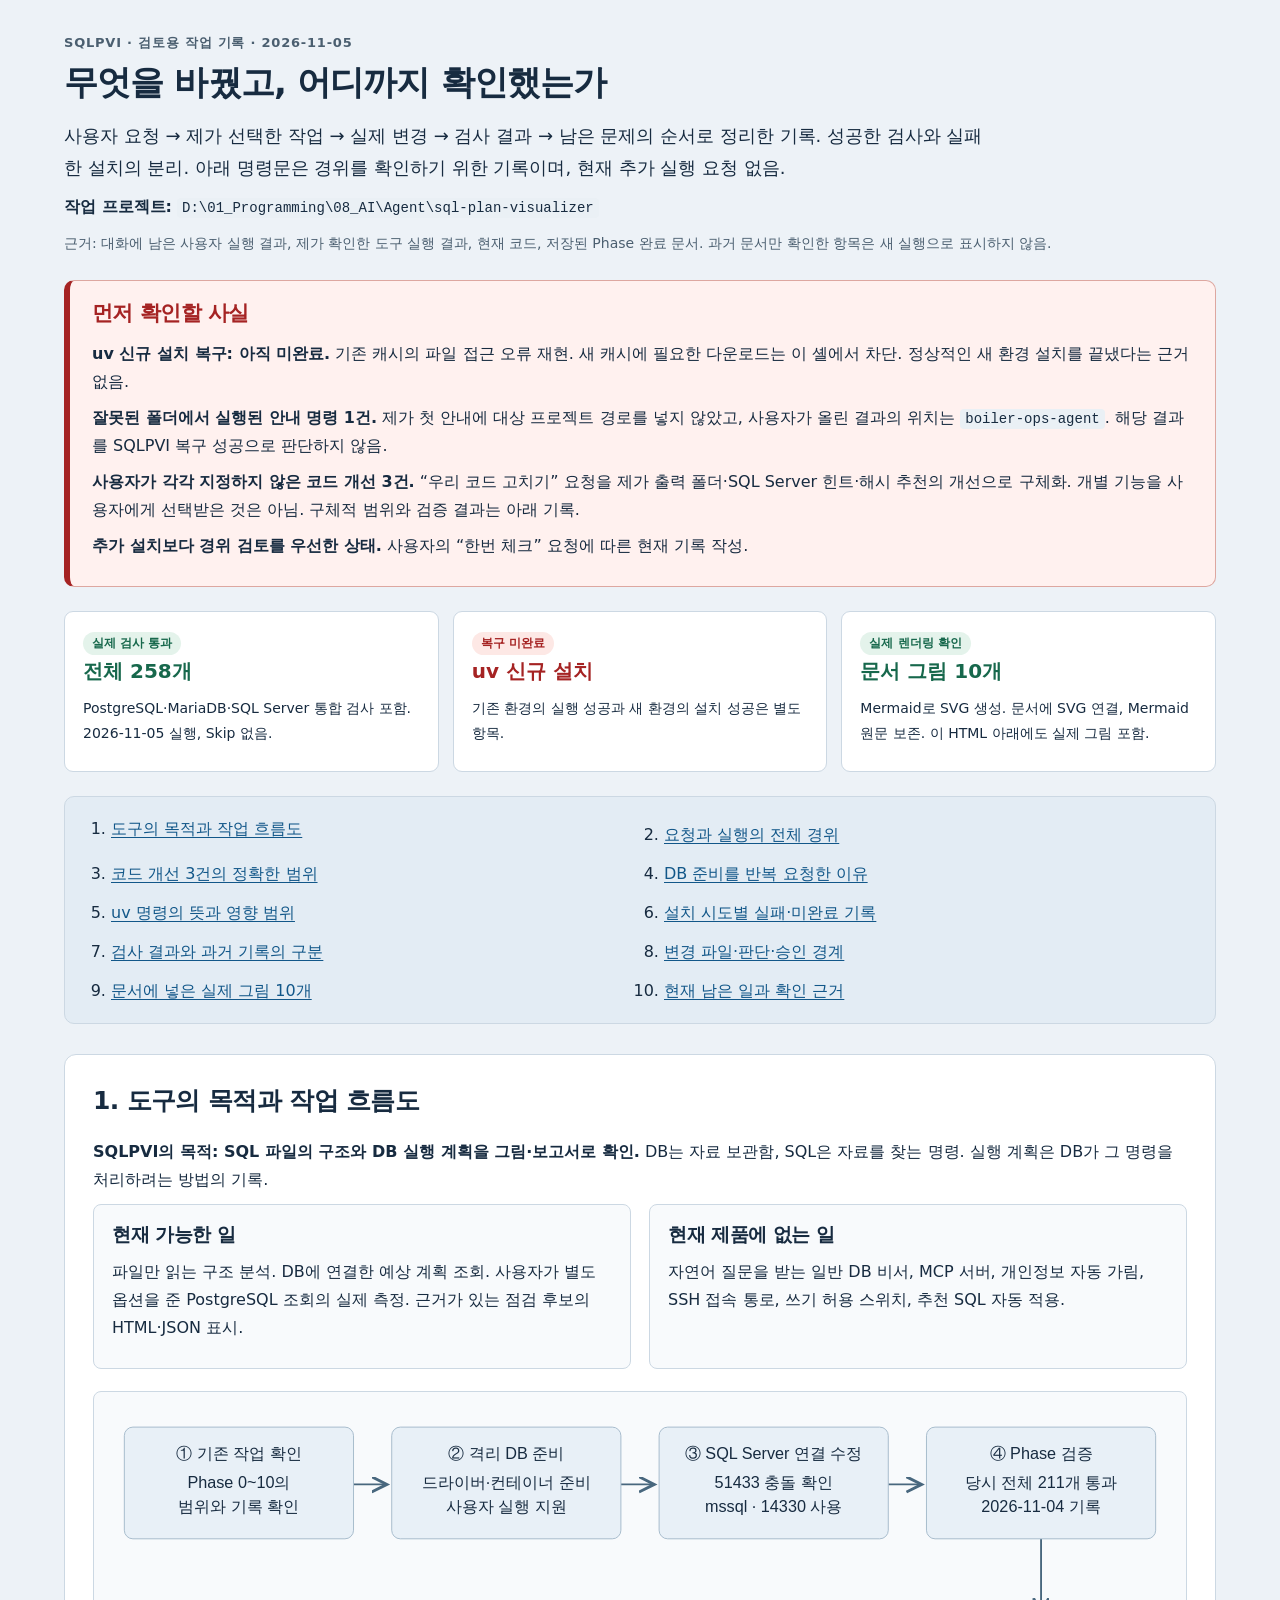
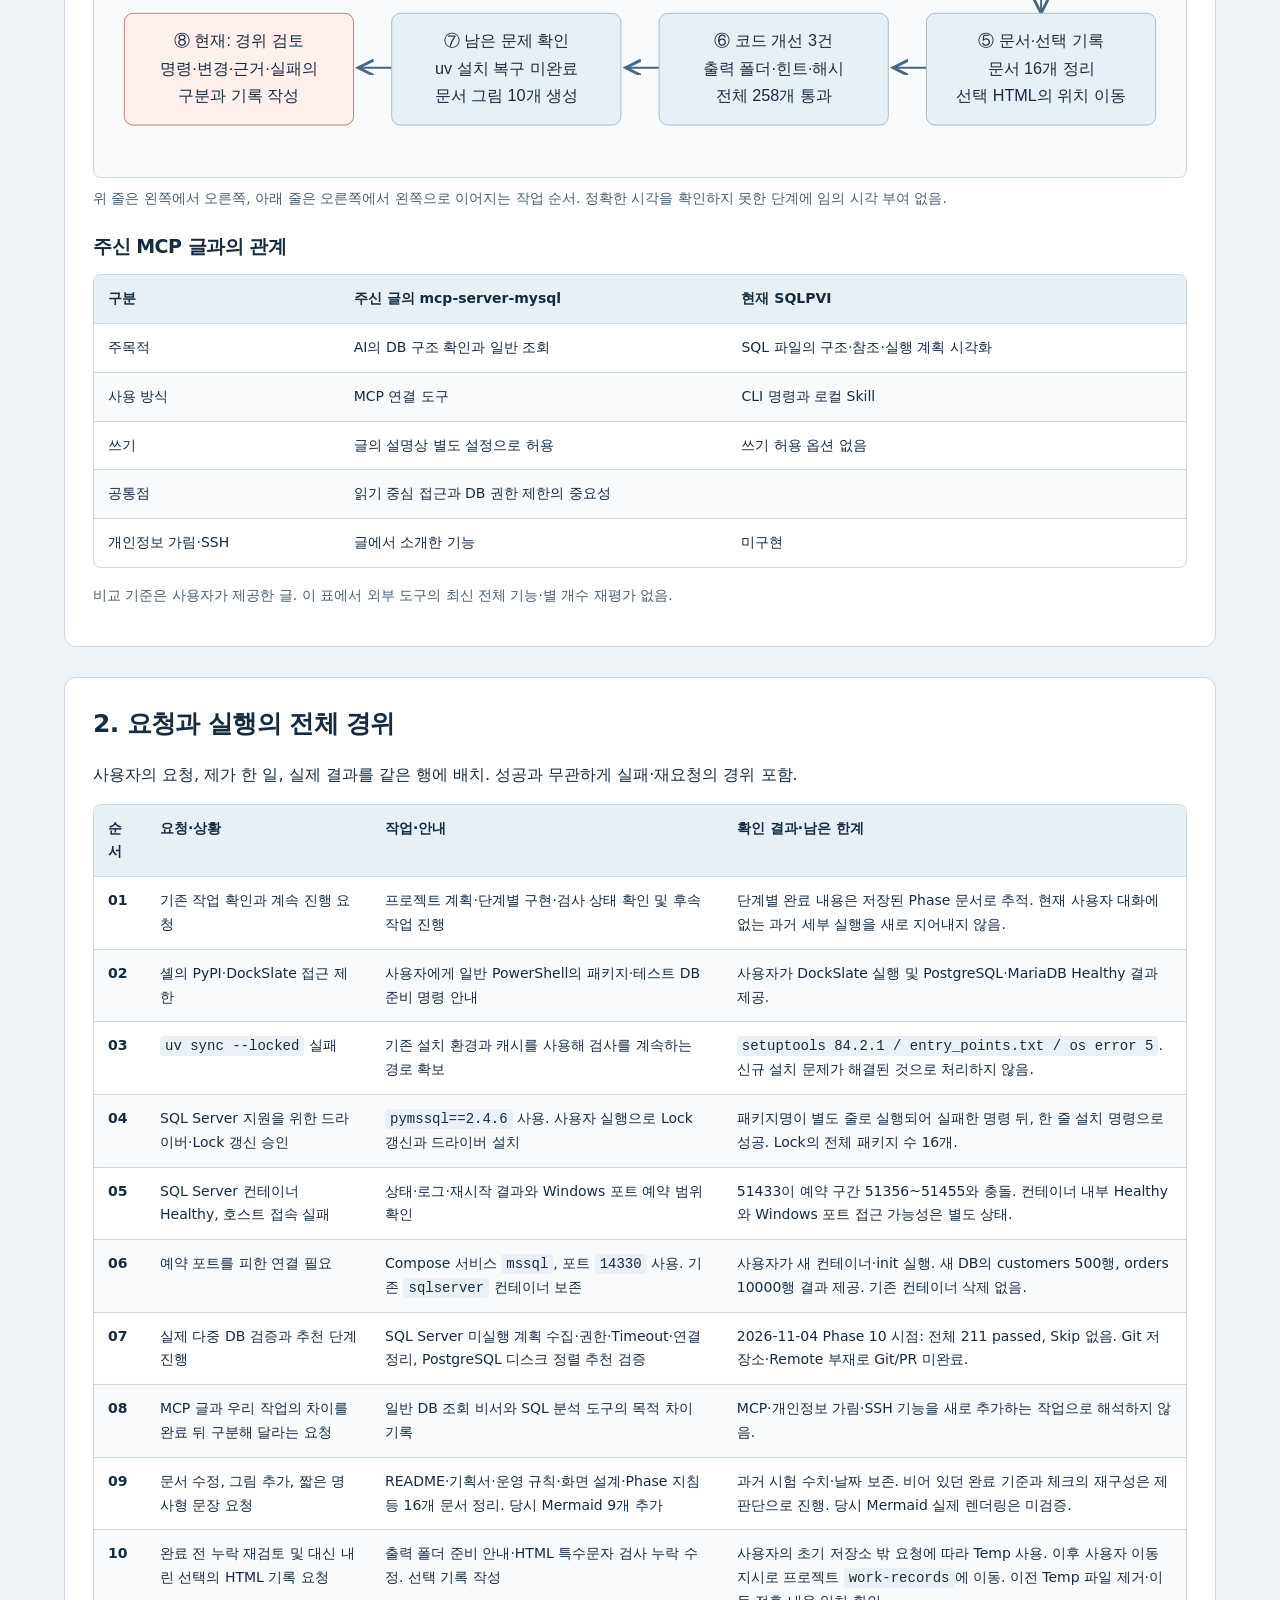
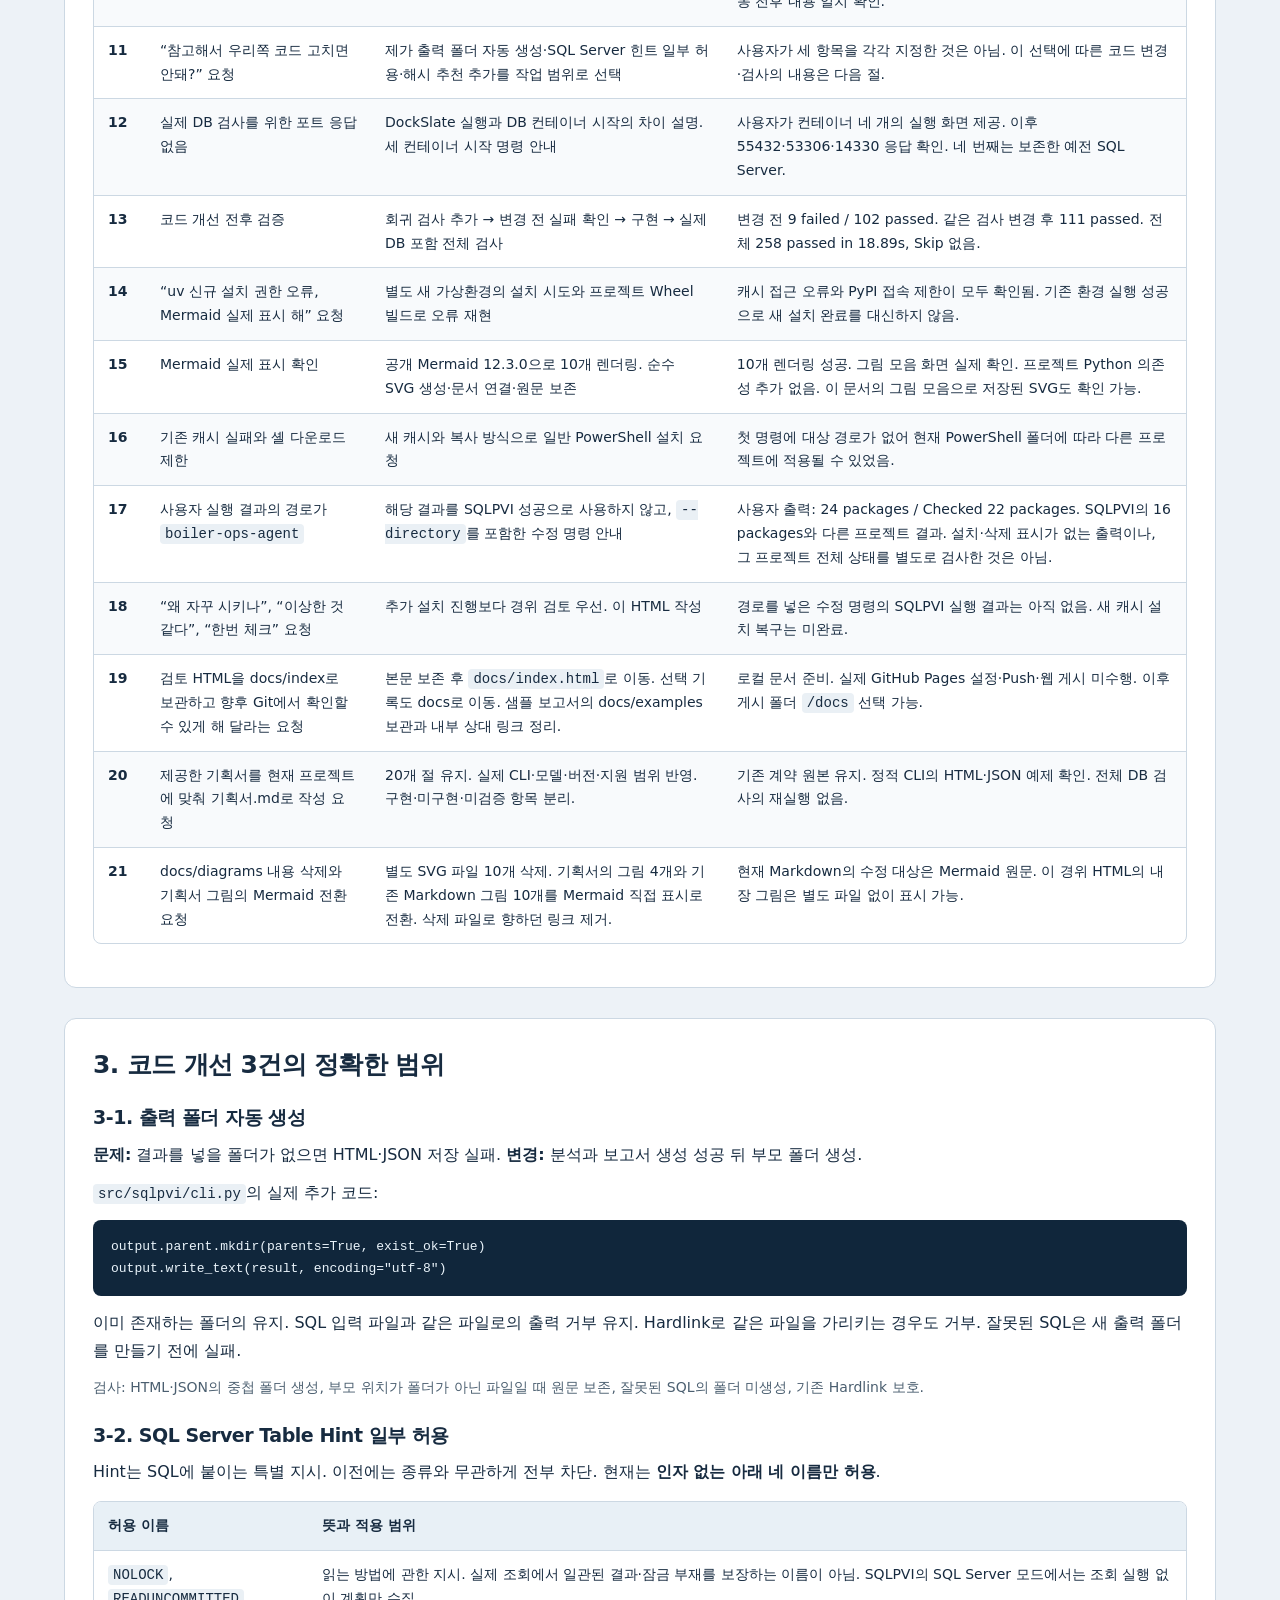
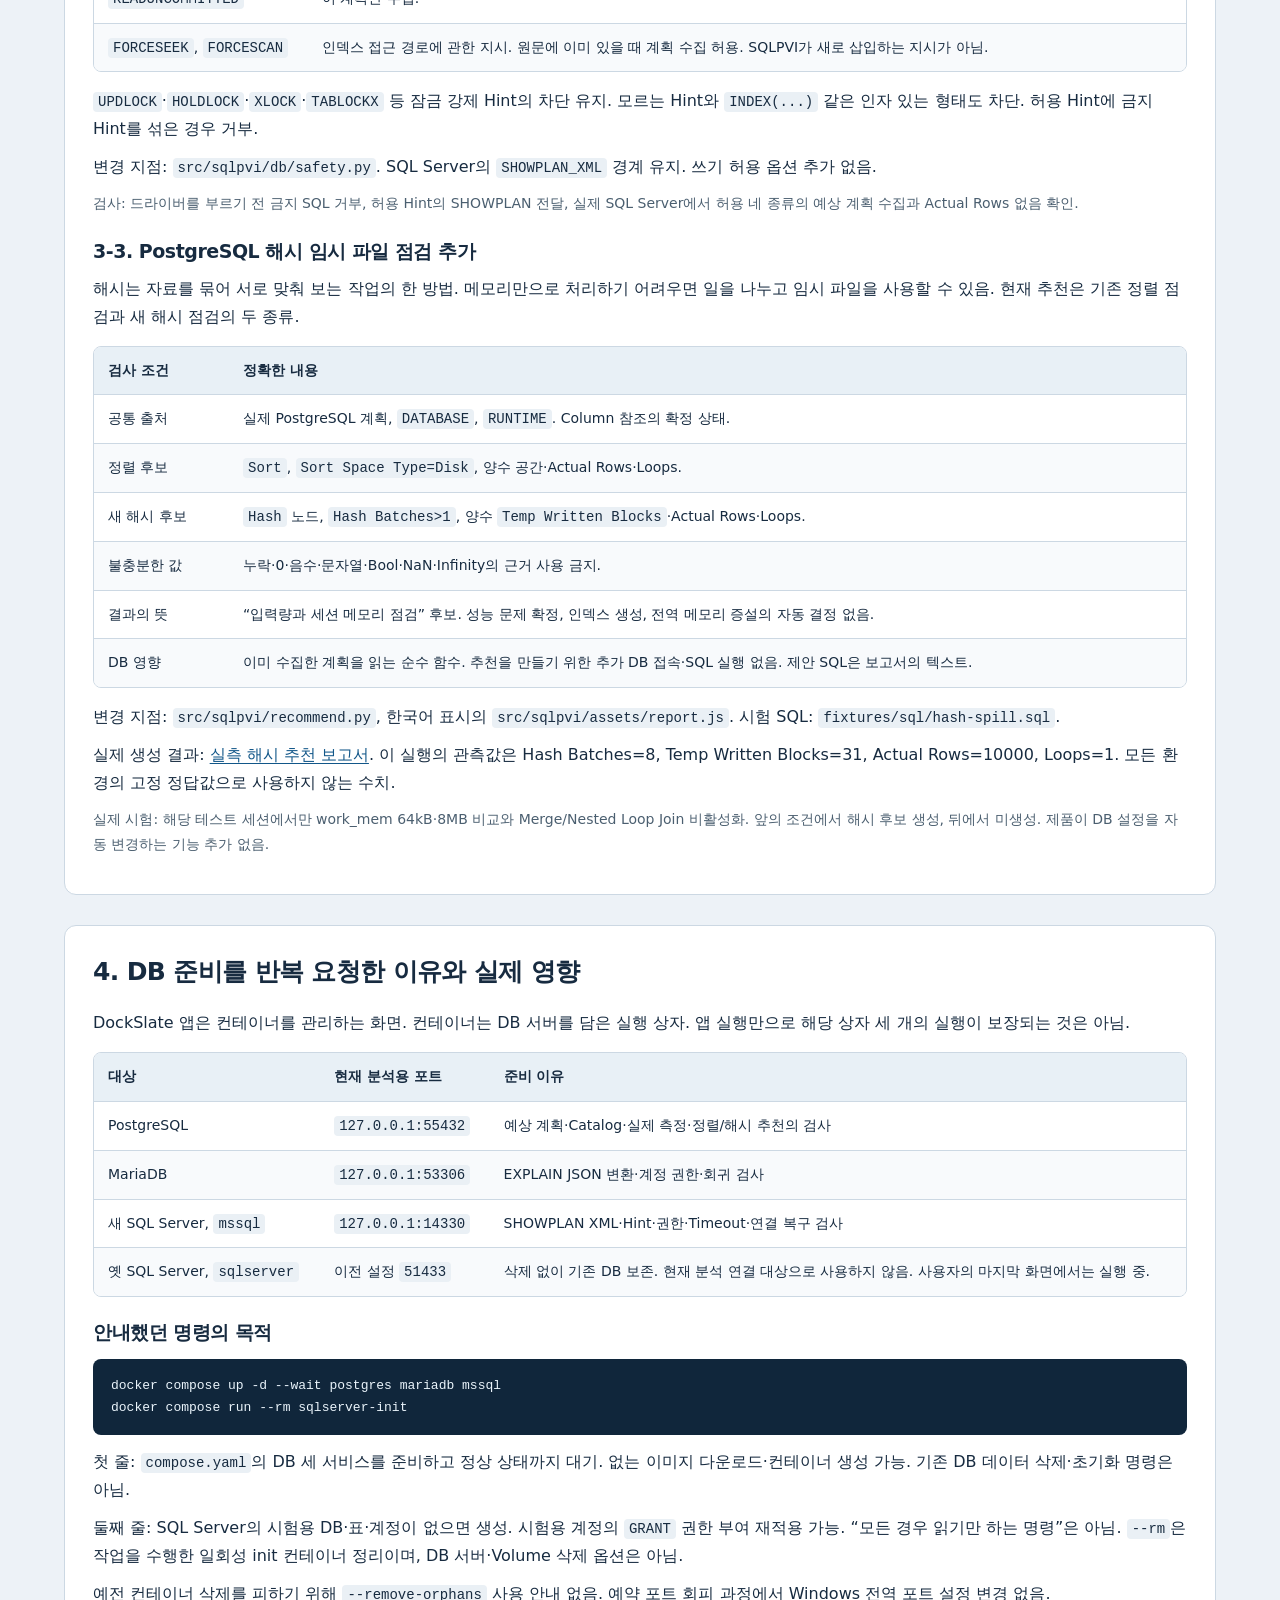
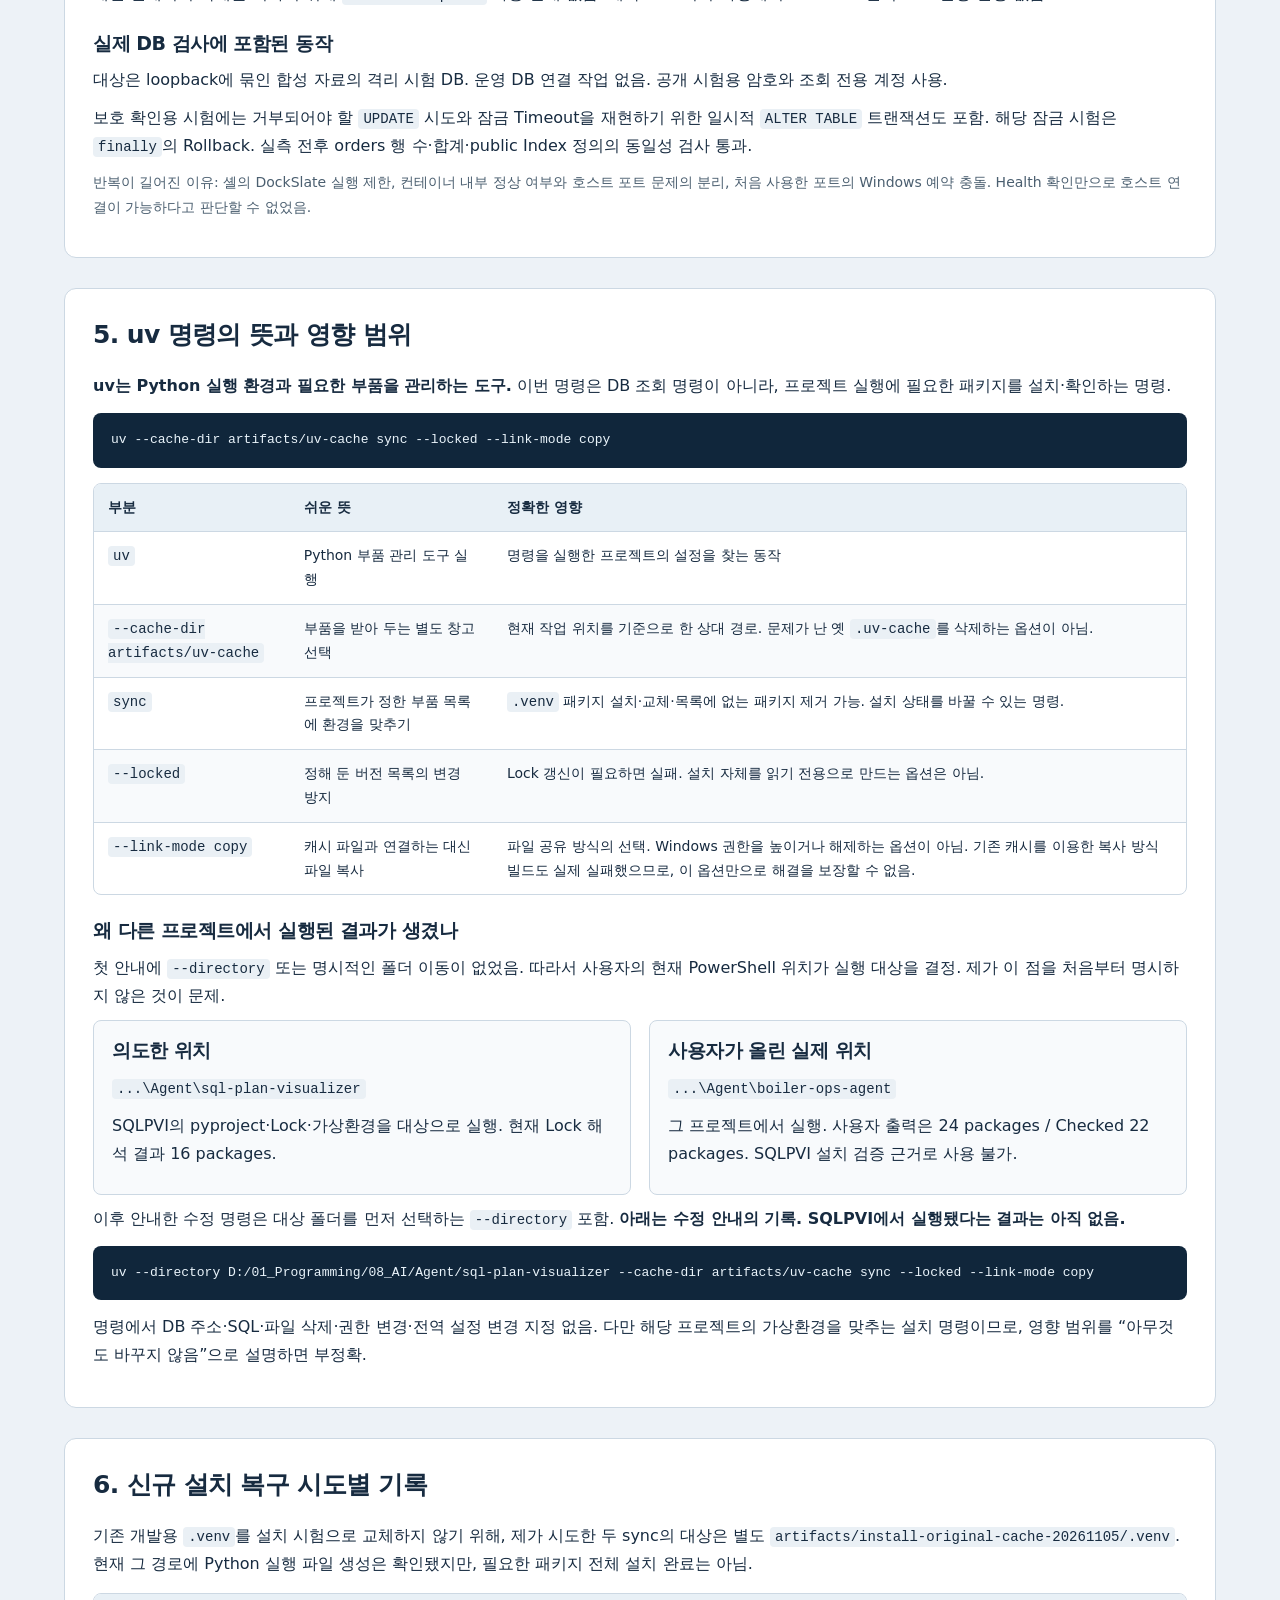
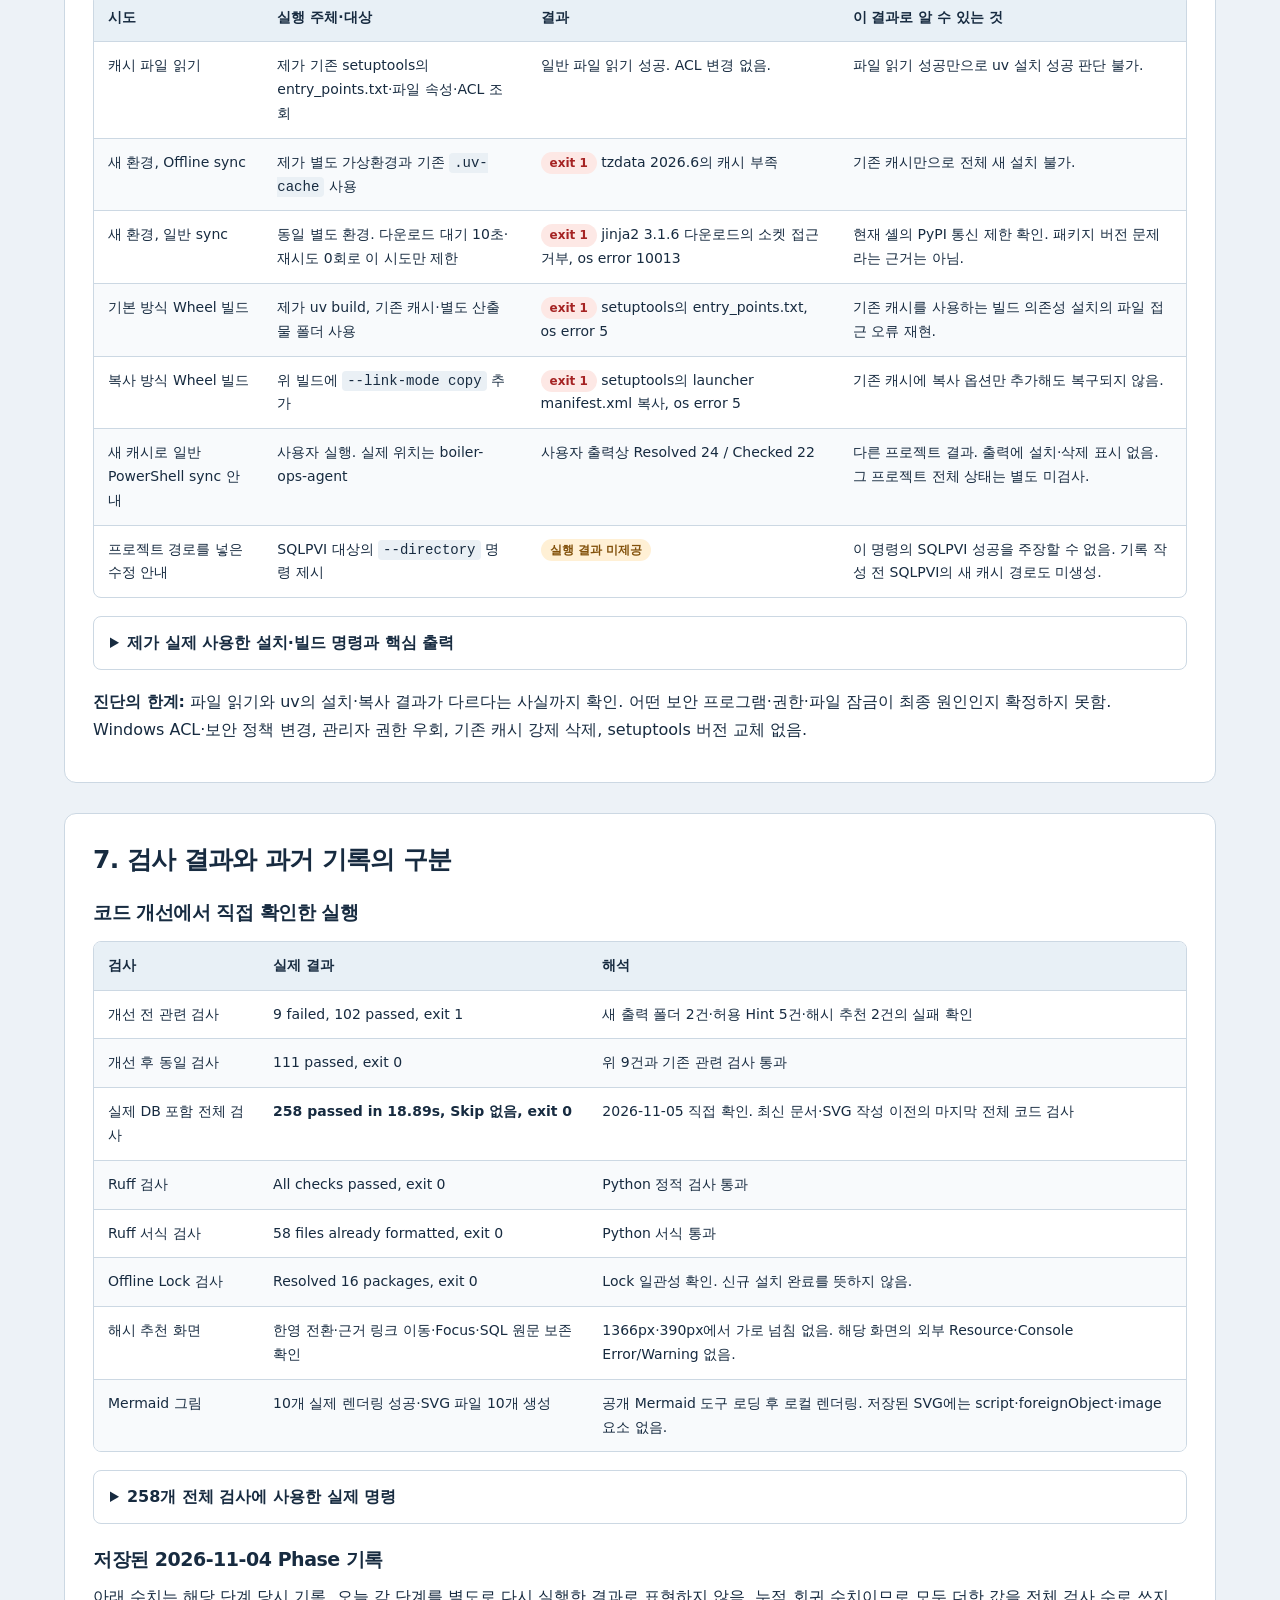
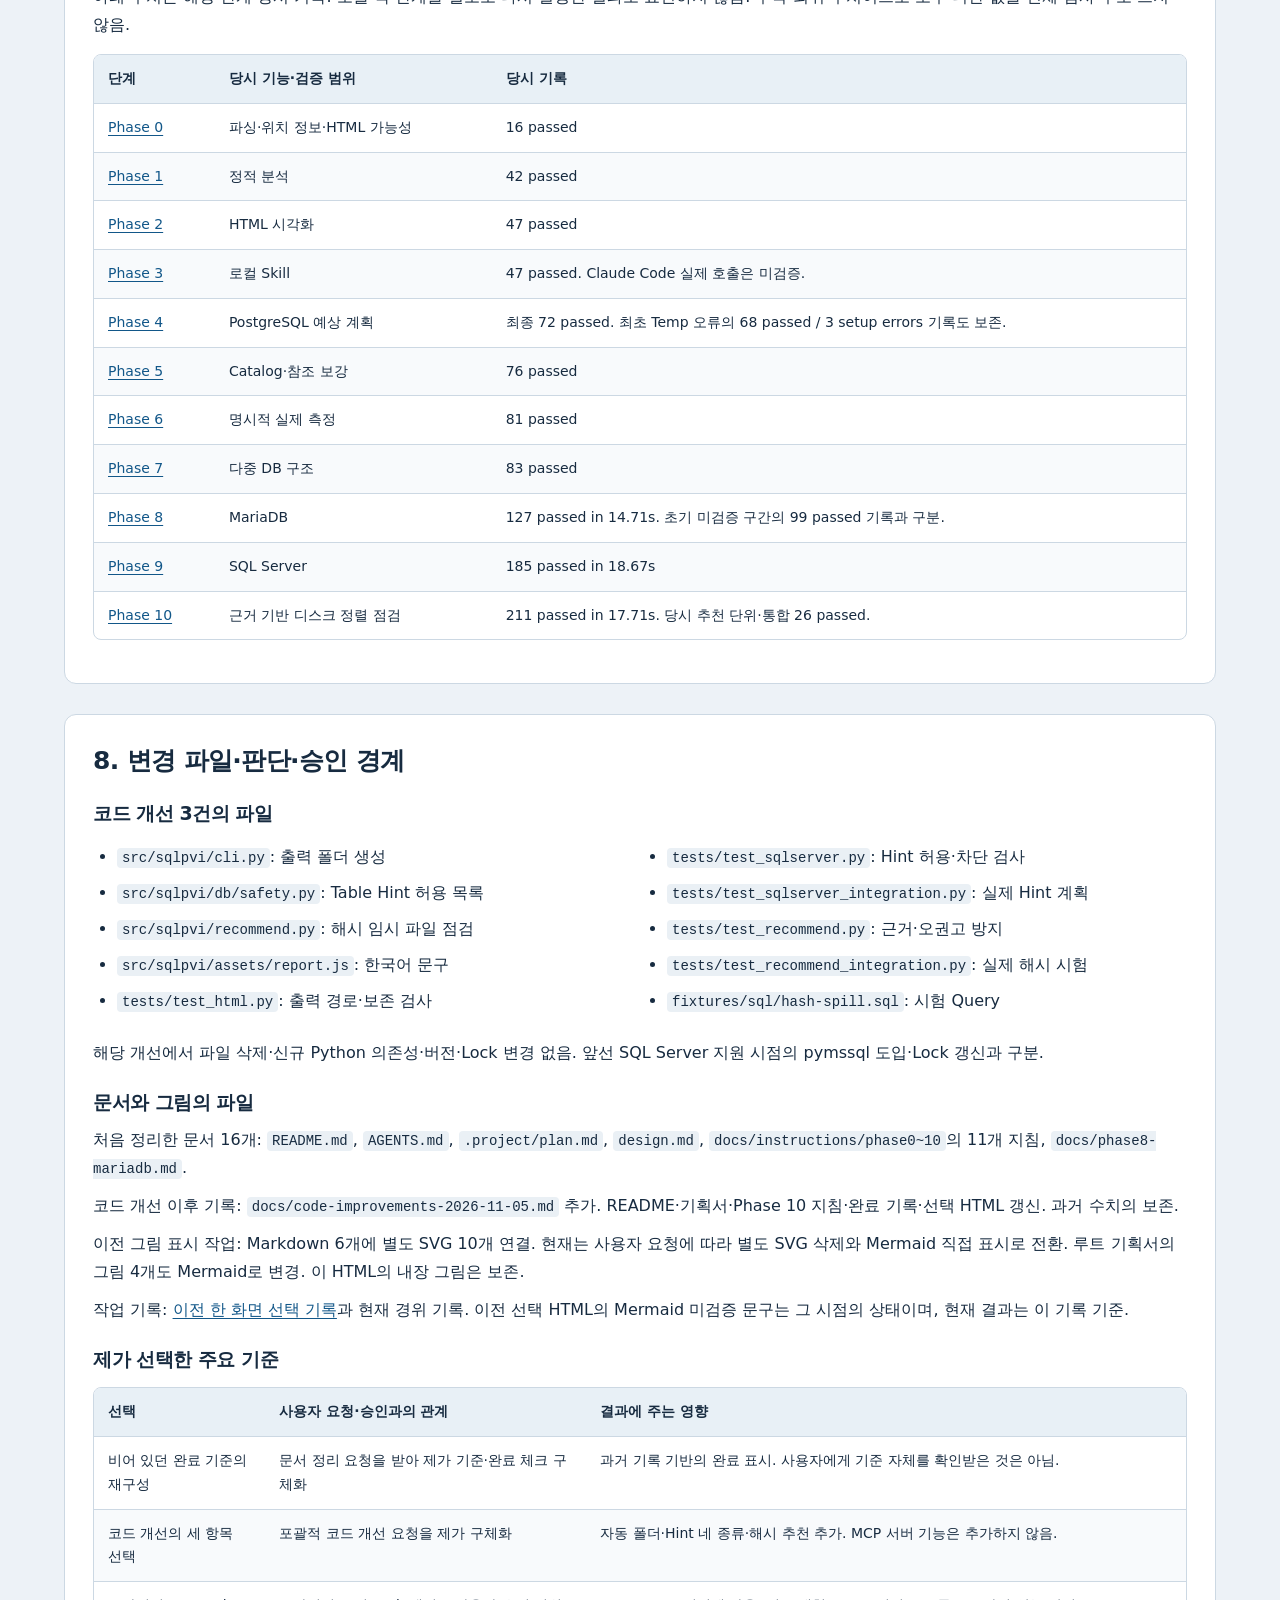
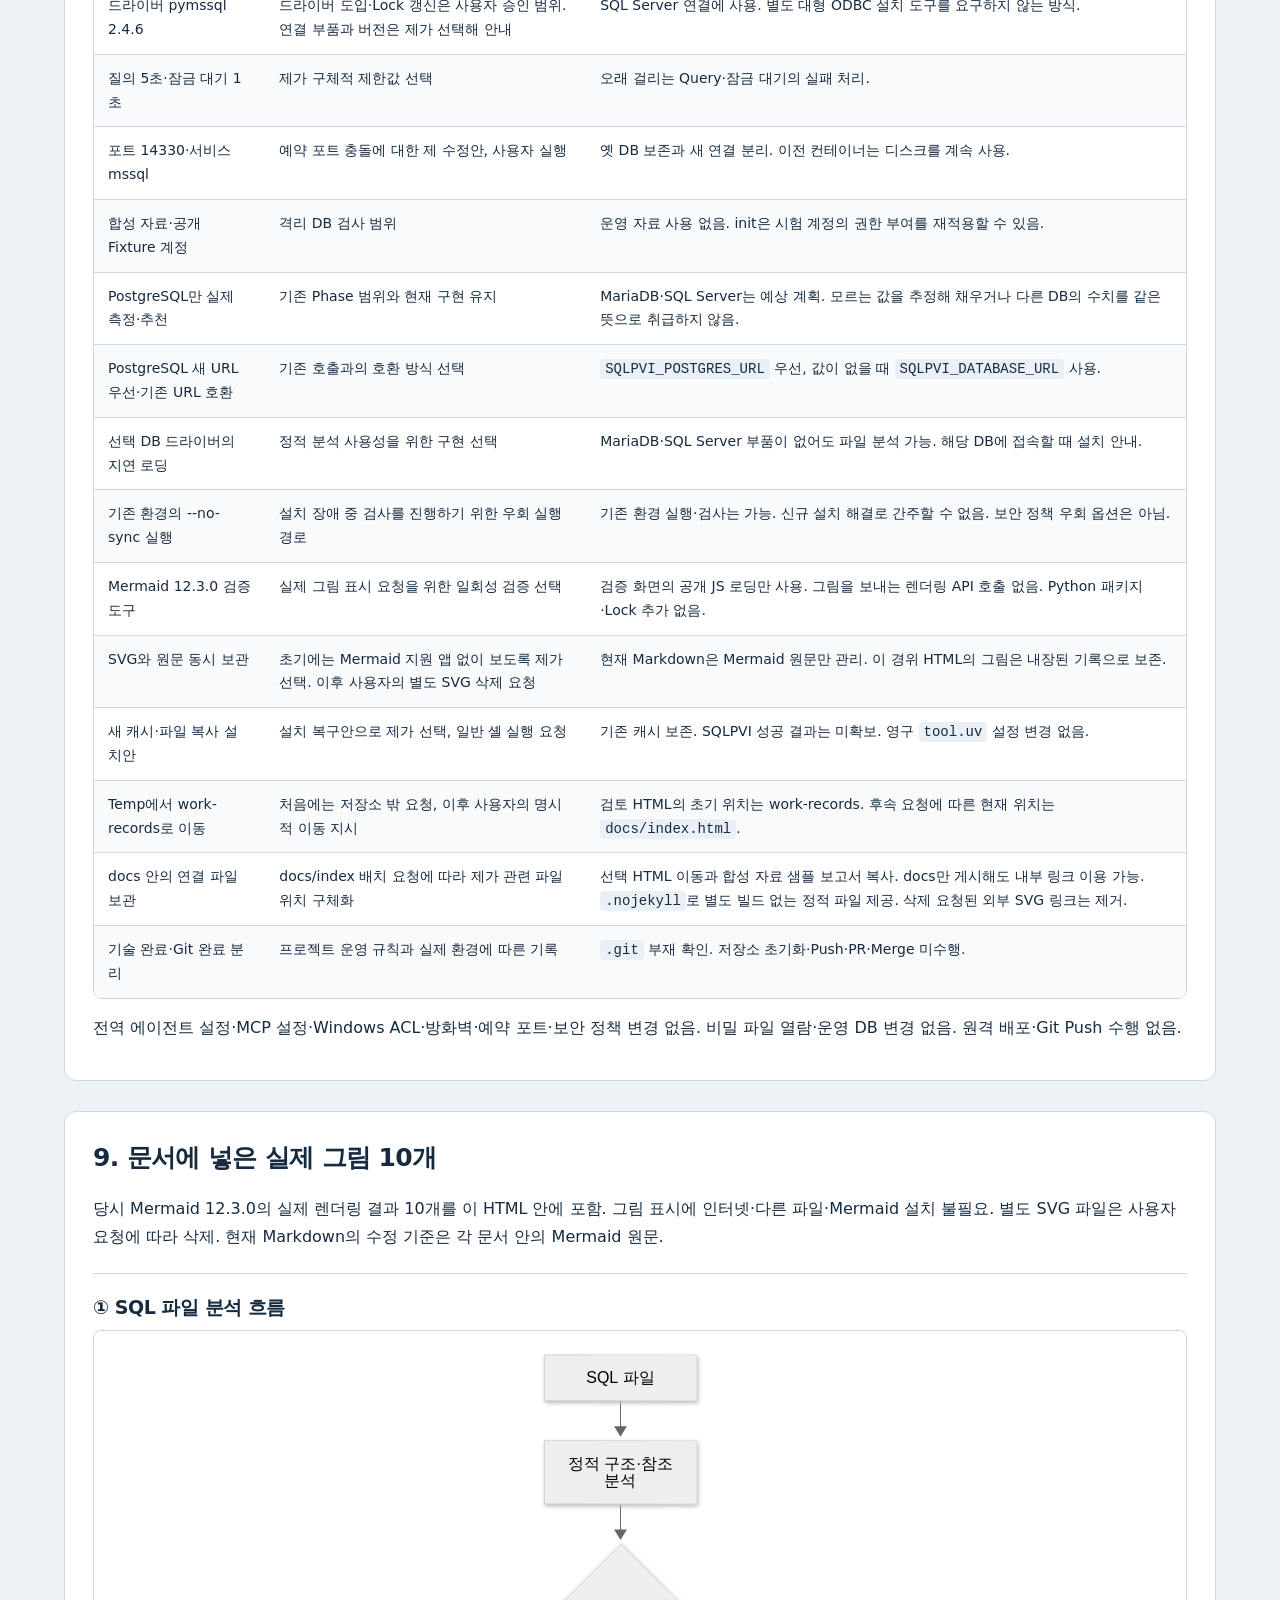
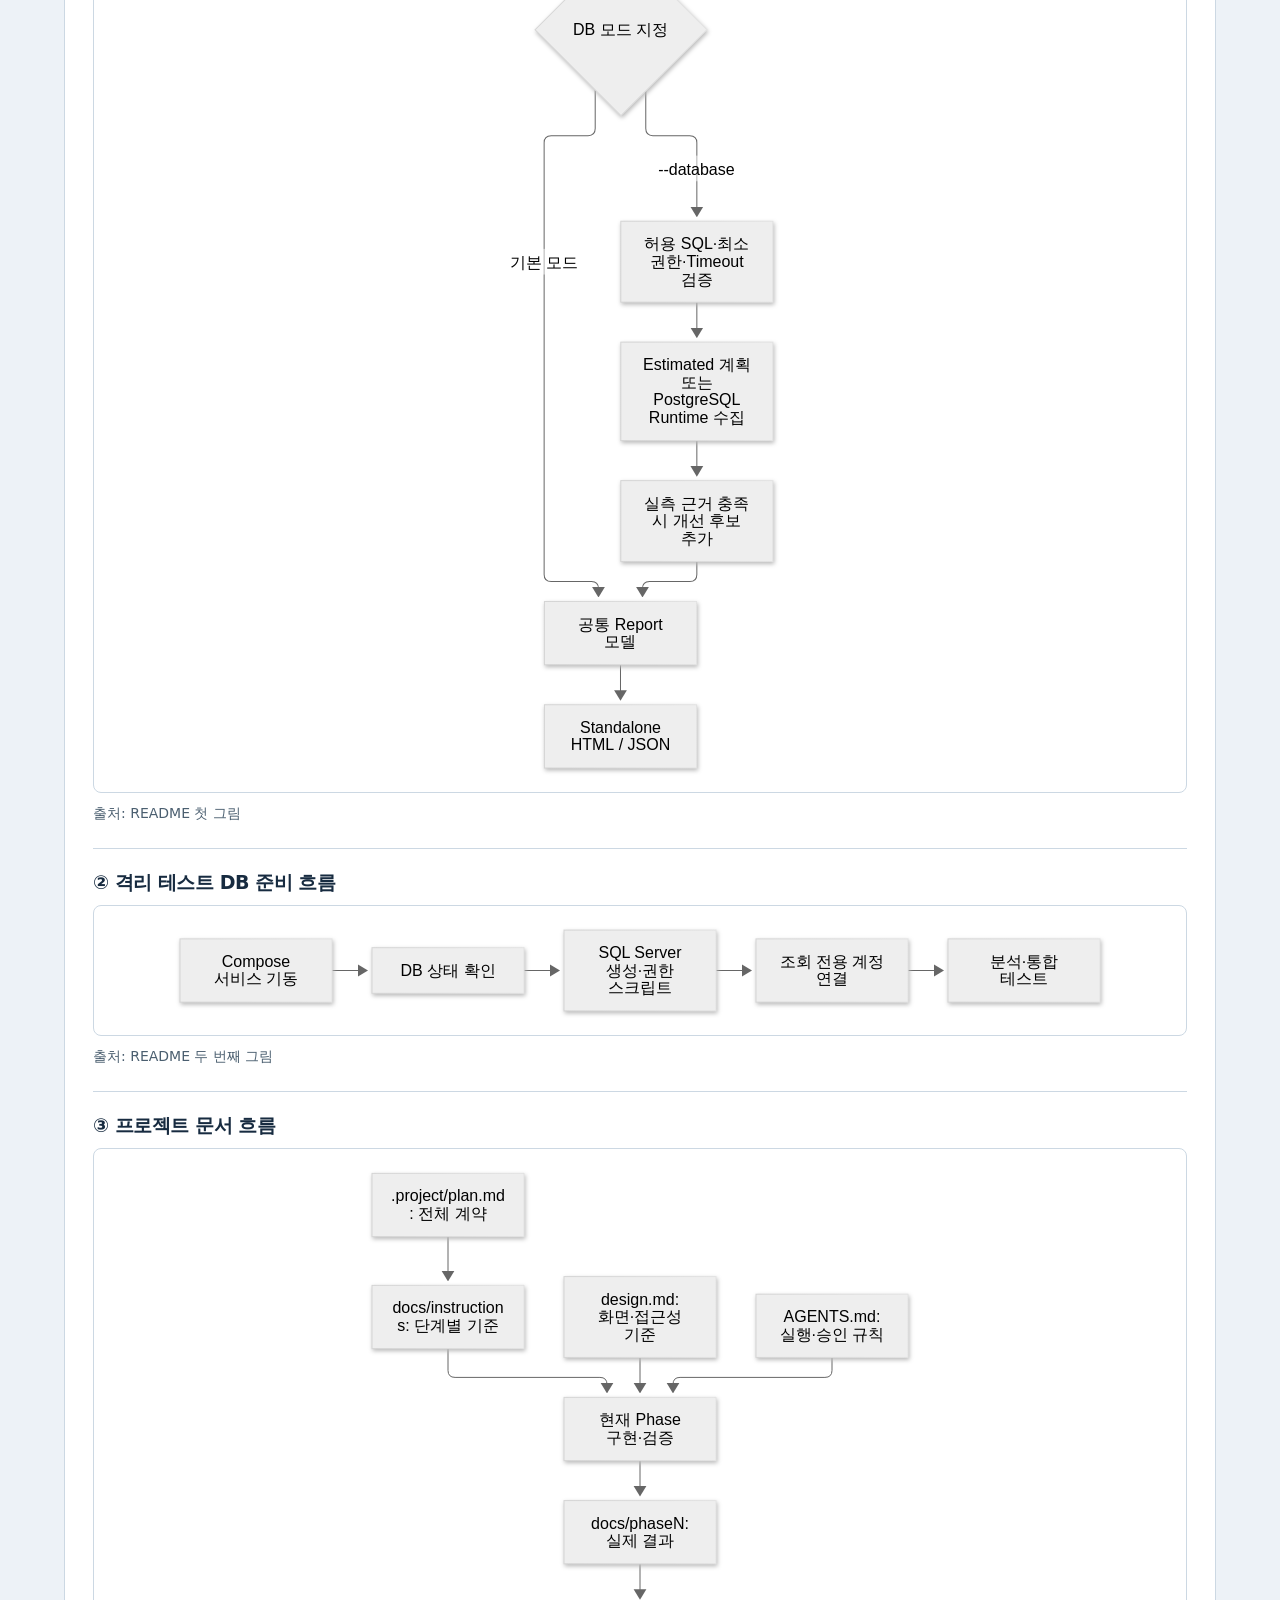
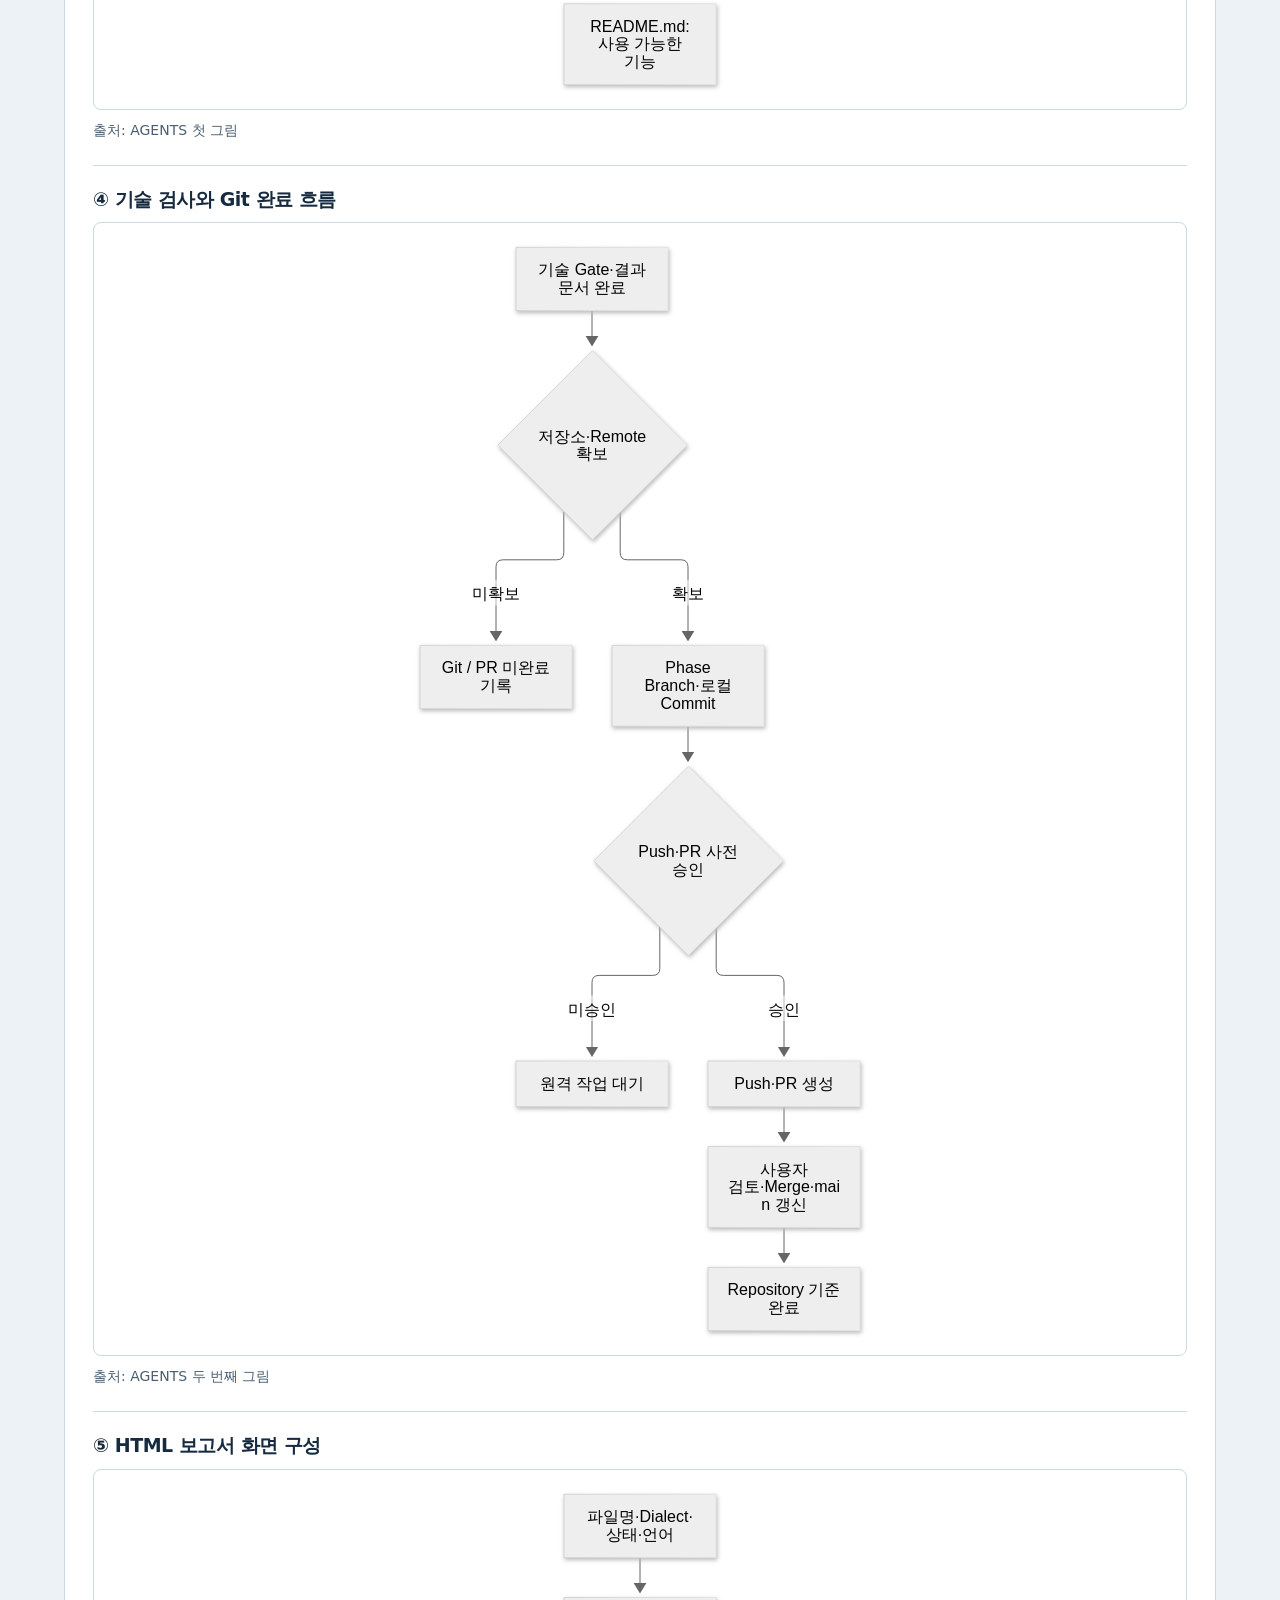
==== docs/index.html @ fc2448c5 "CLI·Skill 기반 분석 도구. 일반 DB 질의 비서·MCP 서버·설치형 Plugin 패키지의 구현 제외 작업 완료" ====
<!doctype html>
<html lang="ko">
<head>
<meta charset="utf-8">
<meta name="viewport" content="width=device-width, initial-scale=1">
<meta http-equiv="Content-Security-Policy" content="default-src 'none'; img-src 'self' file: data:; style-src 'unsafe-inline'; base-uri 'none'; form-action 'none'">
<link rel="icon" href="data:,">
<title>SQLPVI 작업 경위와 현재 상태 · 2026-11-05</title>
<style>
:root{color-scheme:light;--ink:#172b40;--muted:#4b5f70;--line:#ccd8e3;--blue:#125789;--red:#a52323;--red-bg:#fff1ef;--green:#17684c;--amber:#82510b}
*{box-sizing:border-box}html{scroll-padding-top:24px}body{margin:0;background:#edf2f7;color:var(--ink);font:16px/1.75 "Malgun Gothic","Apple SD Gothic Neo",system-ui,sans-serif}main{max-width:1200px;margin:auto;padding:32px 24px 64px}h1,h2,h3{line-height:1.4;letter-spacing:-.025em}h1{font-size:34px;margin:4px 0 14px}h2{font-size:25px;margin:0 0 20px}h3{font-size:19px;margin:22px 0 10px}p{margin:10px 0}a{color:var(--blue);text-underline-offset:3px}a:focus-visible,summary:focus-visible{outline:3px solid #135d91;outline-offset:4px}.eyebrow{font-size:13px;letter-spacing:.06em;font-weight:700;color:var(--muted)}.lead{font-size:18px;max-width:920px}.muted,.note{color:var(--muted)}.note{font-size:14px}.path{overflow-wrap:anywhere}code{font:14px/1.6 Consolas,"Malgun Gothic",monospace;overflow-wrap:anywhere;background:#eaf0f5;padding:2px 5px;border-radius:4px}pre{white-space:pre-wrap;overflow-wrap:anywhere;background:#10263b;color:#eaf4fb;padding:16px 18px;border-radius:8px;font:13px/1.7 Consolas,"Malgun Gothic",monospace}pre code{padding:0;color:inherit;background:none;font:inherit}section{margin-top:30px;background:white;border:1px solid var(--line);border-radius:12px;padding:28px}.attention{border:1px solid #dda7a0;border-left:6px solid var(--red);background:var(--red-bg);padding:18px 22px;border-radius:10px;margin:24px 0}.attention h2{font-size:21px;margin-bottom:12px;color:var(--red)}.attention p{margin:8px 0}.status-grid{display:grid;grid-template-columns:repeat(3,minmax(0,1fr));gap:14px;margin:24px 0}.status{background:white;border:1px solid var(--line);border-radius:9px;padding:16px 18px}.status strong{display:block;font-size:20px;line-height:1.5}.good{color:var(--green)}.bad{color:var(--red)}.pending{color:var(--amber)}nav{background:#e3ecf4;border:1px solid var(--line);padding:18px 22px;border-radius:10px}nav ol{display:grid;grid-template-columns:1fr 1fr;gap:5px 24px;margin:0;padding-left:24px}ul,ol{padding-left:24px}li+li{margin-top:6px}.table-wrap{overflow-x:auto;border:1px solid var(--line);border-radius:8px;margin:15px 0}table{border-collapse:collapse;width:100%;font-size:14px;line-height:1.7}th,td{text-align:left;vertical-align:top;padding:12px 14px;border-bottom:1px solid var(--line);overflow-wrap:anywhere}th{background:#e8f0f6;font-weight:800}tr:last-child td{border-bottom:0}tbody tr:nth-child(even){background:#f8fafc}.wide{min-width:800px}.label{display:inline-block;padding:1px 9px;border-radius:20px;font-size:12px;font-weight:700;white-space:nowrap}.pass{background:#e4f3eb;color:var(--green)}.fail{background:#fde8e5;color:var(--red)}.wait{background:#fff0d5;color:var(--amber)}.quote{border-left:4px solid #90a7bb;margin:16px 0;padding:2px 18px;background:#f5f8fb}figure{margin:22px 0}.diagram{overflow:auto;background:#f8fafc;border:1px solid var(--line);border-radius:8px;padding:16px}.diagram>svg{display:block;width:100%;height:auto;min-width:900px}.diagram img{display:block;max-width:100%;height:auto;margin:auto}figcaption{font-size:14px;color:var(--muted);margin-top:8px}.diagram-gallery figure{border-top:1px solid var(--line);padding-top:20px}.diagram-gallery .diagram{background:white}.diagram-gallery h3{margin-top:0}details{margin:18px 0;border:1px solid var(--line);border-radius:8px;padding:12px 16px}summary{cursor:pointer;font-weight:700}.split{display:grid;grid-template-columns:1fr 1fr;gap:18px}.box{padding:16px 18px;border:1px solid var(--line);border-radius:8px;background:#f8fafc}.box h3{margin-top:0}.change-files{columns:2;column-gap:30px}.change-files li{break-inside:avoid;margin:0 0 8px}.timeline td:first-child{width:52px;font-weight:800}.small{font-size:14px}footer{font-size:14px;color:var(--muted);margin-top:28px;padding-top:18px;border-top:1px solid var(--line)}@media(max-width:760px){main{padding:22px 14px 44px}h1{font-size:27px}h2{font-size:22px}section{padding:20px 16px}.status-grid,.split{grid-template-columns:1fr}nav ol{grid-template-columns:1fr}.change-files{columns:1}th,td{padding:10px}.lead{font-size:16px}}@media print{body{background:white;font-size:11pt}main{max-width:none;padding:0}section{break-inside:auto;border:0;padding:12px 0;margin-top:18px}nav{display:none}.table-wrap{overflow:visible}.wide{min-width:0}.diagram>svg{min-width:0}a{color:inherit}pre{background:#f1f1f1;color:black}h2,h3{break-after:avoid}}
</style>
</head>
<body>
<main>
<header>
<div class="eyebrow">SQLPVI · 검토용 작업 기록 · 2026-11-05</div>
<h1>무엇을 바꿨고, 어디까지 확인했는가</h1>
<p class="lead">사용자 요청 → 제가 선택한 작업 → 실제 변경 → 검사 결과 → 남은 문제의 순서로 정리한 기록. 성공한 검사와 실패한 설치의 분리. 아래 명령문은 경위를 확인하기 위한 기록이며, 현재 추가 실행 요청 없음.</p>
<p class="path"><strong>작업 프로젝트:</strong> <code>D:\01_Programming\08_AI\Agent\sql-plan-visualizer</code></p>
<p class="note">근거: 대화에 남은 사용자 실행 결과, 제가 확인한 도구 실행 결과, 현재 코드, 저장된 Phase 완료 문서. 과거 문서만 확인한 항목은 새 실행으로 표시하지 않음.</p>
</header>

<div class="attention" role="note">
<h2>먼저 확인할 사실</h2>
<p><strong>uv 신규 설치 복구: 아직 미완료.</strong> 기존 캐시의 파일 접근 오류 재현. 새 캐시에 필요한 다운로드는 이 셸에서 차단. 정상적인 새 환경 설치를 끝냈다는 근거 없음.</p>
<p><strong>잘못된 폴더에서 실행된 안내 명령 1건.</strong> 제가 첫 안내에 대상 프로젝트 경로를 넣지 않았고, 사용자가 올린 결과의 위치는 <code>boiler-ops-agent</code>. 해당 결과를 SQLPVI 복구 성공으로 판단하지 않음.</p>
<p><strong>사용자가 각각 지정하지 않은 코드 개선 3건.</strong> “우리 코드 고치기” 요청을 제가 출력 폴더·SQL Server 힌트·해시 추천의 개선으로 구체화. 개별 기능을 사용자에게 선택받은 것은 아님. 구체적 범위와 검증 결과는 아래 기록.</p>
<p><strong>추가 설치보다 경위 검토를 우선한 상태.</strong> 사용자의 “한번 체크” 요청에 따른 현재 기록 작성.</p>
</div>

<div class="status-grid" aria-label="현재 확인 상태">
<div class="status"><span class="label pass">실제 검사 통과</span><strong class="good">전체 258개</strong><p class="small">PostgreSQL·MariaDB·SQL Server 통합 검사 포함. 2026-11-05 실행, Skip 없음.</p></div>
<div class="status"><span class="label fail">복구 미완료</span><strong class="bad">uv 신규 설치</strong><p class="small">기존 환경의 실행 성공과 새 환경의 설치 성공은 별도 항목.</p></div>
<div class="status"><span class="label pass">실제 렌더링 확인</span><strong class="good">문서 그림 10개</strong><p class="small">Mermaid로 SVG 생성. 문서에 SVG 연결, Mermaid 원문 보존. 이 HTML 아래에도 실제 그림 포함.</p></div>
</div>

<nav aria-label="기록 목차"><ol>
<li><a href="#purpose">도구의 목적과 작업 흐름도</a></li>
<li><a href="#history">요청과 실행의 전체 경위</a></li>
<li><a href="#changes">코드 개선 3건의 정확한 범위</a></li>
<li><a href="#database">DB 준비를 반복 요청한 이유</a></li>
<li><a href="#commands">uv 명령의 뜻과 영향 범위</a></li>
<li><a href="#install">설치 시도별 실패·미완료 기록</a></li>
<li><a href="#verification">검사 결과와 과거 기록의 구분</a></li>
<li><a href="#files">변경 파일·판단·승인 경계</a></li>
<li><a href="#pictures">문서에 넣은 실제 그림 10개</a></li>
<li><a href="#remaining">현재 남은 일과 확인 근거</a></li>
</ol></nav>

<section id="purpose">
<h2>1. 도구의 목적과 작업 흐름도</h2>
<p><strong>SQLPVI의 목적: SQL 파일의 구조와 DB 실행 계획을 그림·보고서로 확인.</strong> DB는 자료 보관함, SQL은 자료를 찾는 명령. 실행 계획은 DB가 그 명령을 처리하려는 방법의 기록.</p>
<div class="split"><div class="box"><h3>현재 가능한 일</h3><p>파일만 읽는 구조 분석. DB에 연결한 예상 계획 조회. 사용자가 별도 옵션을 준 PostgreSQL 조회의 실제 측정. 근거가 있는 점검 후보의 HTML·JSON 표시.</p></div><div class="box"><h3>현재 제품에 없는 일</h3><p>자연어 질문을 받는 일반 DB 비서, MCP 서버, 개인정보 자동 가림, SSH 접속 통로, 쓰기 허용 스위치, 추천 SQL 자동 적용.</p></div></div>
<figure><div class="diagram">
<svg viewBox="0 0 1110 370" role="img" aria-labelledby="flow-title flow-desc" xmlns="http://www.w3.org/2000/svg">
<title id="flow-title">지금까지의 작업 흐름</title><desc id="flow-desc">기존 작업 확인, DB 준비와 SQL Server 연결 수정, Phase 검사와 문서 정리, 코드 개선과 258개 검사, 설치 복구와 문서 그림 확인, 현재 경위 검토의 순서.</desc>
<defs><marker id="arrow" markerWidth="10" markerHeight="10" refX="8" refY="4" orient="auto"><path d="M0 0 L8 4 L0 8" fill="none" stroke="#48677e" stroke-width="1.5"/></marker></defs>
<g fill="none" stroke="#48677e" stroke-width="2" marker-end="url(#arrow)"><path d="M255 80H290"/><path d="M535 80H570"/><path d="M815 80H850"/><path d="M975 137V215"/><path d="M855 272H820"/><path d="M575 272H540"/><path d="M295 272H260"/></g>
<g fill="#e8f0f7" stroke="#a5bacb"><rect x="15" y="20" width="240" height="117" rx="9"/><rect x="295" y="20" width="240" height="117" rx="9"/><rect x="575" y="20" width="240" height="117" rx="9"/><rect x="855" y="20" width="240" height="117" rx="9"/><rect x="855" y="215" width="240" height="117" rx="9"/><rect x="575" y="215" width="240" height="117" rx="9"/><rect x="295" y="215" width="240" height="117" rx="9"/></g><rect x="15" y="215" width="240" height="117" rx="9" fill="#fff0ed" stroke="#c87870"/>
<g font-family="Malgun Gothic,sans-serif" font-size="17" text-anchor="middle" fill="#172b40"><text x="135" y="53">① 기존 작업 확인</text><text x="135" y="84">Phase 0~10의</text><text x="135" y="109">범위와 기록 확인</text><text x="415" y="53">② 격리 DB 준비</text><text x="415" y="84">드라이버·컨테이너 준비</text><text x="415" y="109">사용자 실행 지원</text><text x="695" y="53">③ SQL Server 연결 수정</text><text x="695" y="84">51433 충돌 확인</text><text x="695" y="109">mssql · 14330 사용</text><text x="975" y="53">④ Phase 검증</text><text x="975" y="84">당시 전체 211개 통과</text><text x="975" y="109">2026-11-04 기록</text><text x="975" y="249">⑤ 문서·선택 기록</text><text x="975" y="279">문서 16개 정리</text><text x="975" y="307">선택 HTML의 위치 이동</text><text x="695" y="249">⑥ 코드 개선 3건</text><text x="695" y="279">출력 폴더·힌트·해시</text><text x="695" y="307">전체 258개 통과</text><text x="415" y="249">⑦ 남은 문제 확인</text><text x="415" y="279">uv 설치 복구 미완료</text><text x="415" y="307">문서 그림 10개 생성</text><text x="135" y="249">⑧ 현재: 경위 검토</text><text x="135" y="279">명령·변경·근거·실패의</text><text x="135" y="307">구분과 기록 작성</text></g>
</svg></div><figcaption>위 줄은 왼쪽에서 오른쪽, 아래 줄은 오른쪽에서 왼쪽으로 이어지는 작업 순서. 정확한 시각을 확인하지 못한 단계에 임의 시각 부여 없음.</figcaption></figure>
<h3>주신 MCP 글과의 관계</h3>
<div class="table-wrap"><table><thead><tr><th>구분</th><th>주신 글의 mcp-server-mysql</th><th>현재 SQLPVI</th></tr></thead><tbody>
<tr><td>주목적</td><td>AI의 DB 구조 확인과 일반 조회</td><td>SQL 파일의 구조·참조·실행 계획 시각화</td></tr>
<tr><td>사용 방식</td><td>MCP 연결 도구</td><td>CLI 명령과 로컬 Skill</td></tr>
<tr><td>쓰기</td><td>글의 설명상 별도 설정으로 허용</td><td>쓰기 허용 옵션 없음</td></tr>
<tr><td>공통점</td><td colspan="2">읽기 중심 접근과 DB 권한 제한의 중요성</td></tr>
<tr><td>개인정보 가림·SSH</td><td>글에서 소개한 기능</td><td>미구현</td></tr>
</tbody></table></div><p class="note">비교 기준은 사용자가 제공한 글. 이 표에서 외부 도구의 최신 전체 기능·별 개수 재평가 없음.</p>
</section>

<section id="history">
<h2>2. 요청과 실행의 전체 경위</h2>
<p>사용자의 요청, 제가 한 일, 실제 결과를 같은 행에 배치. 성공과 무관하게 실패·재요청의 경위 포함.</p>
<div class="table-wrap"><table class="wide timeline"><thead><tr><th>순서</th><th>요청·상황</th><th>작업·안내</th><th>확인 결과·남은 한계</th></tr></thead><tbody>
<tr><td>01</td><td>기존 작업 확인과 계속 진행 요청</td><td>프로젝트 계획·단계별 구현·검사 상태 확인 및 후속 작업 진행</td><td>단계별 완료 내용은 저장된 Phase 문서로 추적. 현재 사용자 대화에 없는 과거 세부 실행을 새로 지어내지 않음.</td></tr>
<tr><td>02</td><td>셸의 PyPI·DockSlate 접근 제한</td><td>사용자에게 일반 PowerShell의 패키지·테스트 DB 준비 명령 안내</td><td>사용자가 DockSlate 실행 및 PostgreSQL·MariaDB Healthy 결과 제공.</td></tr>
<tr><td>03</td><td><code>uv sync --locked</code> 실패</td><td>기존 설치 환경과 캐시를 사용해 검사를 계속하는 경로 확보</td><td><code>setuptools 84.2.1 / entry_points.txt / os error 5</code>. 신규 설치 문제가 해결된 것으로 처리하지 않음.</td></tr>
<tr><td>04</td><td>SQL Server 지원을 위한 드라이버·Lock 갱신 승인</td><td><code>pymssql==2.4.6</code> 사용. 사용자 실행으로 Lock 갱신과 드라이버 설치</td><td>패키지명이 별도 줄로 실행되어 실패한 명령 뒤, 한 줄 설치 명령으로 성공. Lock의 전체 패키지 수 16개.</td></tr>
<tr><td>05</td><td>SQL Server 컨테이너 Healthy, 호스트 접속 실패</td><td>상태·로그·재시작 결과와 Windows 포트 예약 범위 확인</td><td>51433이 예약 구간 51356~51455와 충돌. 컨테이너 내부 Healthy와 Windows 포트 접근 가능성은 별도 상태.</td></tr>
<tr><td>06</td><td>예약 포트를 피한 연결 필요</td><td>Compose 서비스 <code>mssql</code>, 포트 <code>14330</code> 사용. 기존 <code>sqlserver</code> 컨테이너 보존</td><td>사용자가 새 컨테이너·init 실행. 새 DB의 customers 500행, orders 10000행 결과 제공. 기존 컨테이너 삭제 없음.</td></tr>
<tr><td>07</td><td>실제 다중 DB 검증과 추천 단계 진행</td><td>SQL Server 미실행 계획 수집·권한·Timeout·연결 정리, PostgreSQL 디스크 정렬 추천 검증</td><td>2026-11-04 Phase 10 시점: 전체 211 passed, Skip 없음. Git 저장소·Remote 부재로 Git/PR 미완료.</td></tr>
<tr><td>08</td><td>MCP 글과 우리 작업의 차이를 완료 뒤 구분해 달라는 요청</td><td>일반 DB 조회 비서와 SQL 분석 도구의 목적 차이 기록</td><td>MCP·개인정보 가림·SSH 기능을 새로 추가하는 작업으로 해석하지 않음.</td></tr>
<tr><td>09</td><td>문서 수정, 그림 추가, 짧은 명사형 문장 요청</td><td>README·기획서·운영 규칙·화면 설계·Phase 지침 등 16개 문서 정리. 당시 Mermaid 9개 추가</td><td>과거 시험 수치·날짜 보존. 비어 있던 완료 기준과 체크의 재구성은 제 판단으로 진행. 당시 Mermaid 실제 렌더링은 미검증.</td></tr>
<tr><td>10</td><td>완료 전 누락 재검토 및 대신 내린 선택의 HTML 기록 요청</td><td>출력 폴더 준비 안내·HTML 특수문자 검사 누락 수정. 선택 기록 작성</td><td>사용자의 초기 저장소 밖 요청에 따라 Temp 사용. 이후 사용자 이동 지시로 프로젝트 <code>work-records</code>에 이동. 이전 Temp 파일 제거·이동 전후 내용 일치 확인.</td></tr>
<tr><td>11</td><td>“참고해서 우리쪽 코드 고치면 안돼?” 요청</td><td>제가 출력 폴더 자동 생성·SQL Server 힌트 일부 허용·해시 추천 추가를 작업 범위로 선택</td><td>사용자가 세 항목을 각각 지정한 것은 아님. 이 선택에 따른 코드 변경·검사의 내용은 다음 절.</td></tr>
<tr><td>12</td><td>실제 DB 검사를 위한 포트 응답 없음</td><td>DockSlate 실행과 DB 컨테이너 시작의 차이 설명. 세 컨테이너 시작 명령 안내</td><td>사용자가 컨테이너 네 개의 실행 화면 제공. 이후 55432·53306·14330 응답 확인. 네 번째는 보존한 예전 SQL Server.</td></tr>
<tr><td>13</td><td>코드 개선 전후 검증</td><td>회귀 검사 추가 → 변경 전 실패 확인 → 구현 → 실제 DB 포함 전체 검사</td><td>변경 전 9 failed / 102 passed. 같은 검사 변경 후 111 passed. 전체 258 passed in 18.89s, Skip 없음.</td></tr>
<tr><td>14</td><td>“uv 신규 설치 권한 오류, Mermaid 실제 표시 해” 요청</td><td>별도 새 가상환경의 설치 시도와 프로젝트 Wheel 빌드로 오류 재현</td><td>캐시 접근 오류와 PyPI 접속 제한이 모두 확인됨. 기존 환경 실행 성공으로 새 설치 완료를 대신하지 않음.</td></tr>
<tr><td>15</td><td>Mermaid 실제 표시 확인</td><td>공개 Mermaid 12.3.0으로 10개 렌더링. 순수 SVG 생성·문서 연결·원문 보존</td><td>10개 렌더링 성공. 그림 모음 화면 실제 확인. 프로젝트 Python 의존성 추가 없음. 이 문서의 그림 모음으로 저장된 SVG도 확인 가능.</td></tr>
<tr><td>16</td><td>기존 캐시 실패와 셸 다운로드 제한</td><td>새 캐시와 복사 방식으로 일반 PowerShell 설치 요청</td><td>첫 명령에 대상 경로가 없어 현재 PowerShell 폴더에 따라 다른 프로젝트에 적용될 수 있었음.</td></tr>
<tr><td>17</td><td>사용자 실행 결과의 경로가 <code>boiler-ops-agent</code></td><td>해당 결과를 SQLPVI 성공으로 사용하지 않고, <code>--directory</code>를 포함한 수정 명령 안내</td><td>사용자 출력: 24 packages / Checked 22 packages. SQLPVI의 16 packages와 다른 프로젝트 결과. 설치·삭제 표시가 없는 출력이나, 그 프로젝트 전체 상태를 별도로 검사한 것은 아님.</td></tr>
<tr><td>18</td><td>“왜 자꾸 시키나”, “이상한 것 같다”, “한번 체크” 요청</td><td>추가 설치 진행보다 경위 검토 우선. 이 HTML 작성</td><td>경로를 넣은 수정 명령의 SQLPVI 실행 결과는 아직 없음. 새 캐시 설치 복구는 미완료.</td></tr>
<tr><td>19</td><td>검토 HTML을 docs/index로 보관하고 향후 Git에서 확인할 수 있게 해 달라는 요청</td><td>본문 보존 후 <code>docs/index.html</code>로 이동. 선택 기록도 docs로 이동. 샘플 보고서의 docs/examples 보관과 내부 상대 링크 정리.</td><td>로컬 문서 준비. 실제 GitHub Pages 설정·Push·웹 게시 미수행. 이후 게시 폴더 <code>/docs</code> 선택 가능.</td></tr>
<tr><td>20</td><td>제공한 기획서를 현재 프로젝트에 맞춰 기획서.md로 작성 요청</td><td>20개 절 유지. 실제 CLI·모델·버전·지원 범위 반영. 구현·미구현·미검증 항목 분리.</td><td>기존 계약 원본 유지. 정적 CLI의 HTML·JSON 예제 확인. 전체 DB 검사의 재실행 없음.</td></tr>
<tr><td>21</td><td>docs/diagrams 내용 삭제와 기획서 그림의 Mermaid 전환 요청</td><td>별도 SVG 파일 10개 삭제. 기획서의 그림 4개와 기존 Markdown 그림 10개를 Mermaid 직접 표시로 전환. 삭제 파일로 향하던 링크 제거.</td><td>현재 Markdown의 수정 대상은 Mermaid 원문. 이 경위 HTML의 내장 그림은 별도 파일 없이 표시 가능.</td></tr>
</tbody></table></div>
</section>

<section id="changes">
<h2>3. 코드 개선 3건의 정확한 범위</h2>
<h3>3-1. 출력 폴더 자동 생성</h3>
<p><strong>문제:</strong> 결과를 넣을 폴더가 없으면 HTML·JSON 저장 실패. <strong>변경:</strong> 분석과 보고서 생성 성공 뒤 부모 폴더 생성.</p>
<p><code>src/sqlpvi/cli.py</code>의 실제 추가 코드:</p>
<pre><code>output.parent.mkdir(parents=True, exist_ok=True)
output.write_text(result, encoding="utf-8")</code></pre>
<p>이미 존재하는 폴더의 유지. SQL 입력 파일과 같은 파일로의 출력 거부 유지. Hardlink로 같은 파일을 가리키는 경우도 거부. 잘못된 SQL은 새 출력 폴더를 만들기 전에 실패.</p>
<p class="note">검사: HTML·JSON의 중첩 폴더 생성, 부모 위치가 폴더가 아닌 파일일 때 원문 보존, 잘못된 SQL의 폴더 미생성, 기존 Hardlink 보호.</p>

<h3>3-2. SQL Server Table Hint 일부 허용</h3>
<p>Hint는 SQL에 붙이는 특별 지시. 이전에는 종류와 무관하게 전부 차단. 현재는 <strong>인자 없는 아래 네 이름만 허용</strong>.</p>
<div class="table-wrap"><table><thead><tr><th>허용 이름</th><th>뜻과 적용 범위</th></tr></thead><tbody>
<tr><td><code>NOLOCK</code>, <code>READUNCOMMITTED</code></td><td>읽는 방법에 관한 지시. 실제 조회에서 일관된 결과·잠금 부재를 보장하는 이름이 아님. SQLPVI의 SQL Server 모드에서는 조회 실행 없이 계획만 수집.</td></tr>
<tr><td><code>FORCESEEK</code>, <code>FORCESCAN</code></td><td>인덱스 접근 경로에 관한 지시. 원문에 이미 있을 때 계획 수집 허용. SQLPVI가 새로 삽입하는 지시가 아님.</td></tr>
</tbody></table></div>
<p><code>UPDLOCK</code>·<code>HOLDLOCK</code>·<code>XLOCK</code>·<code>TABLOCKX</code> 등 잠금 강제 Hint의 차단 유지. 모르는 Hint와 <code>INDEX(...)</code> 같은 인자 있는 형태도 차단. 허용 Hint에 금지 Hint를 섞은 경우 거부.</p>
<p>변경 지점: <code>src/sqlpvi/db/safety.py</code>. SQL Server의 <code>SHOWPLAN_XML</code> 경계 유지. 쓰기 허용 옵션 추가 없음.</p>
<p class="note">검사: 드라이버를 부르기 전 금지 SQL 거부, 허용 Hint의 SHOWPLAN 전달, 실제 SQL Server에서 허용 네 종류의 예상 계획 수집과 Actual Rows 없음 확인.</p>

<h3>3-3. PostgreSQL 해시 임시 파일 점검 추가</h3>
<p>해시는 자료를 묶어 서로 맞춰 보는 작업의 한 방법. 메모리만으로 처리하기 어려우면 일을 나누고 임시 파일을 사용할 수 있음. 현재 추천은 기존 정렬 점검과 새 해시 점검의 두 종류.</p>
<div class="table-wrap"><table><thead><tr><th>검사 조건</th><th>정확한 내용</th></tr></thead><tbody>
<tr><td>공통 출처</td><td>실제 PostgreSQL 계획, <code>DATABASE</code>, <code>RUNTIME</code>. Column 참조의 확정 상태.</td></tr>
<tr><td>정렬 후보</td><td><code>Sort</code>, <code>Sort Space Type=Disk</code>, 양수 공간·Actual Rows·Loops.</td></tr>
<tr><td>새 해시 후보</td><td><code>Hash</code> 노드, <code>Hash Batches&gt;1</code>, 양수 <code>Temp Written Blocks</code>·Actual Rows·Loops.</td></tr>
<tr><td>불충분한 값</td><td>누락·0·음수·문자열·Bool·NaN·Infinity의 근거 사용 금지.</td></tr>
<tr><td>결과의 뜻</td><td>“입력량과 세션 메모리 점검” 후보. 성능 문제 확정, 인덱스 생성, 전역 메모리 증설의 자동 결정 없음.</td></tr>
<tr><td>DB 영향</td><td>이미 수집한 계획을 읽는 순수 함수. 추천을 만들기 위한 추가 DB 접속·SQL 실행 없음. 제안 SQL은 보고서의 텍스트.</td></tr>
</tbody></table></div>
<p>변경 지점: <code>src/sqlpvi/recommend.py</code>, 한국어 표시의 <code>src/sqlpvi/assets/report.js</code>. 시험 SQL: <code>fixtures/sql/hash-spill.sql</code>.</p>
<p>실제 생성 결과: <a href="examples/hash-spill.html">실측 해시 추천 보고서</a>. 이 실행의 관측값은 Hash Batches=8, Temp Written Blocks=31, Actual Rows=10000, Loops=1. 모든 환경의 고정 정답값으로 사용하지 않는 수치.</p>
<p class="note">실제 시험: 해당 테스트 세션에서만 work_mem 64kB·8MB 비교와 Merge/Nested Loop Join 비활성화. 앞의 조건에서 해시 후보 생성, 뒤에서 미생성. 제품이 DB 설정을 자동 변경하는 기능 추가 없음.</p>
</section>

<section id="database">
<h2>4. DB 준비를 반복 요청한 이유와 실제 영향</h2>
<p>DockSlate 앱은 컨테이너를 관리하는 화면. 컨테이너는 DB 서버를 담은 실행 상자. 앱 실행만으로 해당 상자 세 개의 실행이 보장되는 것은 아님.</p>
<div class="table-wrap"><table><thead><tr><th>대상</th><th>현재 분석용 포트</th><th>준비 이유</th></tr></thead><tbody>
<tr><td>PostgreSQL</td><td><code>127.0.0.1:55432</code></td><td>예상 계획·Catalog·실제 측정·정렬/해시 추천의 검사</td></tr>
<tr><td>MariaDB</td><td><code>127.0.0.1:53306</code></td><td>EXPLAIN JSON 변환·계정 권한·회귀 검사</td></tr>
<tr><td>새 SQL Server, <code>mssql</code></td><td><code>127.0.0.1:14330</code></td><td>SHOWPLAN XML·Hint·권한·Timeout·연결 복구 검사</td></tr>
<tr><td>옛 SQL Server, <code>sqlserver</code></td><td>이전 설정 <code>51433</code></td><td>삭제 없이 기존 DB 보존. 현재 분석 연결 대상으로 사용하지 않음. 사용자의 마지막 화면에서는 실행 중.</td></tr>
</tbody></table></div>
<h3>안내했던 명령의 목적</h3>
<pre><code>docker compose up -d --wait postgres mariadb mssql
docker compose run --rm sqlserver-init</code></pre>
<p>첫 줄: <code>compose.yaml</code>의 DB 세 서비스를 준비하고 정상 상태까지 대기. 없는 이미지 다운로드·컨테이너 생성 가능. 기존 DB 데이터 삭제·초기화 명령은 아님.</p>
<p>둘째 줄: SQL Server의 시험용 DB·표·계정이 없으면 생성. 시험용 계정의 <code>GRANT</code> 권한 부여 재적용 가능. “모든 경우 읽기만 하는 명령”은 아님. <code>--rm</code>은 작업을 수행한 일회성 init 컨테이너 정리이며, DB 서버·Volume 삭제 옵션은 아님.</p>
<p>예전 컨테이너 삭제를 피하기 위해 <code>--remove-orphans</code> 사용 안내 없음. 예약 포트 회피 과정에서 Windows 전역 포트 설정 변경 없음.</p>
<h3>실제 DB 검사에 포함된 동작</h3>
<p>대상은 loopback에 묶인 합성 자료의 격리 시험 DB. 운영 DB 연결 작업 없음. 공개 시험용 암호와 조회 전용 계정 사용.</p>
<p>보호 확인용 시험에는 거부되어야 할 <code>UPDATE</code> 시도와 잠금 Timeout을 재현하기 위한 일시적 <code>ALTER TABLE</code> 트랜잭션도 포함. 해당 잠금 시험은 <code>finally</code>의 Rollback. 실측 전후 orders 행 수·합계·public Index 정의의 동일성 검사 통과.</p>
<p class="note">반복이 길어진 이유: 셸의 DockSlate 실행 제한, 컨테이너 내부 정상 여부와 호스트 포트 문제의 분리, 처음 사용한 포트의 Windows 예약 충돌. Health 확인만으로 호스트 연결이 가능하다고 판단할 수 없었음.</p>
</section>

<section id="commands">
<h2>5. uv 명령의 뜻과 영향 범위</h2>
<p><strong>uv는 Python 실행 환경과 필요한 부품을 관리하는 도구.</strong> 이번 명령은 DB 조회 명령이 아니라, 프로젝트 실행에 필요한 패키지를 설치·확인하는 명령.</p>
<pre><code>uv --cache-dir artifacts/uv-cache sync --locked --link-mode copy</code></pre>
<div class="table-wrap"><table><thead><tr><th>부분</th><th>쉬운 뜻</th><th>정확한 영향</th></tr></thead><tbody>
<tr><td><code>uv</code></td><td>Python 부품 관리 도구 실행</td><td>명령을 실행한 프로젝트의 설정을 찾는 동작</td></tr>
<tr><td><code>--cache-dir artifacts/uv-cache</code></td><td>부품을 받아 두는 별도 창고 선택</td><td>현재 작업 위치를 기준으로 한 상대 경로. 문제가 난 옛 <code>.uv-cache</code>를 삭제하는 옵션이 아님.</td></tr>
<tr><td><code>sync</code></td><td>프로젝트가 정한 부품 목록에 환경을 맞추기</td><td><code>.venv</code> 패키지 설치·교체·목록에 없는 패키지 제거 가능. 설치 상태를 바꿀 수 있는 명령.</td></tr>
<tr><td><code>--locked</code></td><td>정해 둔 버전 목록의 변경 방지</td><td>Lock 갱신이 필요하면 실패. 설치 자체를 읽기 전용으로 만드는 옵션은 아님.</td></tr>
<tr><td><code>--link-mode copy</code></td><td>캐시 파일과 연결하는 대신 파일 복사</td><td>파일 공유 방식의 선택. Windows 권한을 높이거나 해제하는 옵션이 아님. 기존 캐시를 이용한 복사 방식 빌드도 실제 실패했으므로, 이 옵션만으로 해결을 보장할 수 없음.</td></tr>
</tbody></table></div>
<h3>왜 다른 프로젝트에서 실행된 결과가 생겼나</h3>
<p>첫 안내에 <code>--directory</code> 또는 명시적인 폴더 이동이 없었음. 따라서 사용자의 현재 PowerShell 위치가 실행 대상을 결정. 제가 이 점을 처음부터 명시하지 않은 것이 문제.</p>
<div class="split"><div class="box"><h3>의도한 위치</h3><p class="path"><code>...\Agent\sql-plan-visualizer</code></p><p>SQLPVI의 pyproject·Lock·가상환경을 대상으로 실행. 현재 Lock 해석 결과 16 packages.</p></div><div class="box"><h3>사용자가 올린 실제 위치</h3><p class="path"><code>...\Agent\boiler-ops-agent</code></p><p>그 프로젝트에서 실행. 사용자 출력은 24 packages / Checked 22 packages. SQLPVI 설치 검증 근거로 사용 불가.</p></div></div>
<p>이후 안내한 수정 명령은 대상 폴더를 먼저 선택하는 <code>--directory</code> 포함. <strong>아래는 수정 안내의 기록. SQLPVI에서 실행됐다는 결과는 아직 없음.</strong></p>
<pre><code>uv --directory D:/01_Programming/08_AI/Agent/sql-plan-visualizer --cache-dir artifacts/uv-cache sync --locked --link-mode copy</code></pre>
<p>명령에서 DB 주소·SQL·파일 삭제·권한 변경·전역 설정 변경 지정 없음. 다만 해당 프로젝트의 가상환경을 맞추는 설치 명령이므로, 영향 범위를 “아무것도 바꾸지 않음”으로 설명하면 부정확.</p>
</section>

<section id="install">
<h2>6. 신규 설치 복구 시도별 기록</h2>
<p>기존 개발용 <code>.venv</code>를 설치 시험으로 교체하지 않기 위해, 제가 시도한 두 sync의 대상은 별도 <code>artifacts/install-original-cache-20261105/.venv</code>. 현재 그 경로에 Python 실행 파일 생성은 확인됐지만, 필요한 패키지 전체 설치 완료는 아님.</p>
<div class="table-wrap"><table class="wide"><thead><tr><th>시도</th><th>실행 주체·대상</th><th>결과</th><th>이 결과로 알 수 있는 것</th></tr></thead><tbody>
<tr><td>캐시 파일 읽기</td><td>제가 기존 setuptools의 entry_points.txt·파일 속성·ACL 조회</td><td>일반 파일 읽기 성공. ACL 변경 없음.</td><td>파일 읽기 성공만으로 uv 설치 성공 판단 불가.</td></tr>
<tr><td>새 환경, Offline sync</td><td>제가 별도 가상환경과 기존 <code>.uv-cache</code> 사용</td><td><span class="label fail">exit 1</span> tzdata 2026.6의 캐시 부족</td><td>기존 캐시만으로 전체 새 설치 불가.</td></tr>
<tr><td>새 환경, 일반 sync</td><td>동일 별도 환경. 다운로드 대기 10초·재시도 0회로 이 시도만 제한</td><td><span class="label fail">exit 1</span> jinja2 3.1.6 다운로드의 소켓 접근 거부, os error 10013</td><td>현재 셸의 PyPI 통신 제한 확인. 패키지 버전 문제라는 근거는 아님.</td></tr>
<tr><td>기본 방식 Wheel 빌드</td><td>제가 uv build, 기존 캐시·별도 산출물 폴더 사용</td><td><span class="label fail">exit 1</span> setuptools의 entry_points.txt, os error 5</td><td>기존 캐시를 사용하는 빌드 의존성 설치의 파일 접근 오류 재현.</td></tr>
<tr><td>복사 방식 Wheel 빌드</td><td>위 빌드에 <code>--link-mode copy</code> 추가</td><td><span class="label fail">exit 1</span> setuptools의 launcher manifest.xml 복사, os error 5</td><td>기존 캐시에 복사 옵션만 추가해도 복구되지 않음.</td></tr>
<tr><td>새 캐시로 일반 PowerShell sync 안내</td><td>사용자 실행. 실제 위치는 boiler-ops-agent</td><td>사용자 출력상 Resolved 24 / Checked 22</td><td>다른 프로젝트 결과. 출력에 설치·삭제 표시 없음. 그 프로젝트 전체 상태는 별도 미검사.</td></tr>
<tr><td>프로젝트 경로를 넣은 수정 안내</td><td>SQLPVI 대상의 <code>--directory</code> 명령 제시</td><td><span class="label wait">실행 결과 미제공</span></td><td>이 명령의 SQLPVI 성공을 주장할 수 없음. 기록 작성 전 SQLPVI의 새 캐시 경로도 미생성.</td></tr>
</tbody></table></div>
<details><summary>제가 실제 사용한 설치·빌드 명령과 핵심 출력</summary>
<p class="note">첫 두 sync의 공통 대상 설정: <code>UV_PROJECT_ENVIRONMENT=artifacts/install-original-cache-20261105/.venv</code>. 작업 셸 한 번의 실행 범위 설정이며 전역 환경 변수 저장 없음.</p>
<pre><code>uv --cache-dir .uv-cache --offline sync --locked
→ Failed to download tzdata==2026.6: requested data wasn't found in the cache

uv --cache-dir .uv-cache sync --locked
→ Failed to download jinja2==3.1.6: tcp connect error / os error 10013

uv --cache-dir .uv-cache --offline build --wheel --out-dir artifacts/install-validation/dist
→ Failed to install setuptools==84.2.1 / entry_points.txt / os error 5

uv --cache-dir .uv-cache --offline build --wheel --link-mode copy --out-dir artifacts/install-validation/dist
→ Failed to copy setuptools/launcher manifest.xml / os error 5</code></pre>
<p>Wheel은 Python 프로젝트를 설치 가능한 파일로 묶은 결과물. 이번 두 빌드 모두 실패. 성공한 Wheel 산출물이 있다고 기록하지 않음.</p>
</details>
<p><strong>진단의 한계:</strong> 파일 읽기와 uv의 설치·복사 결과가 다르다는 사실까지 확인. 어떤 보안 프로그램·권한·파일 잠금이 최종 원인인지 확정하지 못함. Windows ACL·보안 정책 변경, 관리자 권한 우회, 기존 캐시 강제 삭제, setuptools 버전 교체 없음.</p>
</section>

<section id="verification">
<h2>7. 검사 결과와 과거 기록의 구분</h2>
<h3>코드 개선에서 직접 확인한 실행</h3>
<div class="table-wrap"><table><thead><tr><th>검사</th><th>실제 결과</th><th>해석</th></tr></thead><tbody>
<tr><td>개선 전 관련 검사</td><td>9 failed, 102 passed, exit 1</td><td>새 출력 폴더 2건·허용 Hint 5건·해시 추천 2건의 실패 확인</td></tr>
<tr><td>개선 후 동일 검사</td><td>111 passed, exit 0</td><td>위 9건과 기존 관련 검사 통과</td></tr>
<tr><td>실제 DB 포함 전체 검사</td><td><strong>258 passed in 18.89s, Skip 없음, exit 0</strong></td><td>2026-11-05 직접 확인. 최신 문서·SVG 작성 이전의 마지막 전체 코드 검사</td></tr>
<tr><td>Ruff 검사</td><td>All checks passed, exit 0</td><td>Python 정적 검사 통과</td></tr>
<tr><td>Ruff 서식 검사</td><td>58 files already formatted, exit 0</td><td>Python 서식 통과</td></tr>
<tr><td>Offline Lock 검사</td><td>Resolved 16 packages, exit 0</td><td>Lock 일관성 확인. 신규 설치 완료를 뜻하지 않음.</td></tr>
<tr><td>해시 추천 화면</td><td>한영 전환·근거 링크 이동·Focus·SQL 원문 보존 확인</td><td>1366px·390px에서 가로 넘침 없음. 해당 화면의 외부 Resource·Console Error/Warning 없음.</td></tr>
<tr><td>Mermaid 그림</td><td>10개 실제 렌더링 성공·SVG 파일 10개 생성</td><td>공개 Mermaid 도구 로딩 후 로컬 렌더링. 저장된 SVG에는 script·foreignObject·image 요소 없음.</td></tr>
</tbody></table></div>
<details><summary>258개 전체 검사에 사용한 실제 명령</summary><pre><code>$env:SQLPVI_TEST_POSTGRES_URL = 'postgresql://sqlpvi_reader@127.0.0.1:55432/sqlpvi'
$env:SQLPVI_TEST_MARIADB_URL = 'mariadb://sqlpvi_reader@127.0.0.1:53306/sqlpvi'
$env:SQLPVI_TEST_SQLSERVER_URL = 'sqlserver://sqlpvi_reader:Sqlpvi-Fixture-2026!@127.0.0.1:14330/sqlpvi'
uv --cache-dir .uv-cache run --no-sync pytest tests -q --basetemp artifacts/pytest-code-improvements-20261105 -p no:cacheprovider --tb=short</code></pre><p class="note">위 URL은 이 프로젝트의 합성 자료·공개 시험용 계정. 해당 실행은 <a href="code-improvements-2026-11-05.md">코드 개선 기록</a>에도 보존. <code>--no-sync</code>는 기존 설치 환경 사용이며, 이 검사가 새 환경 설치 성공을 보증하지 않음.</p></details>
<h3>저장된 2026-11-04 Phase 기록</h3>
<p>아래 수치는 해당 단계 당시 기록. 오늘 각 단계를 별도로 다시 실행한 결과로 표현하지 않음. 누적 회귀 수치이므로 모두 더한 값을 전체 검사 수로 쓰지 않음.</p>
<div class="table-wrap"><table><thead><tr><th>단계</th><th>당시 기능·검증 범위</th><th>당시 기록</th></tr></thead><tbody>
<tr><td><a href="phase0-feasibility.md">Phase 0</a></td><td>파싱·위치 정보·HTML 가능성</td><td>16 passed</td></tr>
<tr><td><a href="phase1-static-analysis.md">Phase 1</a></td><td>정적 분석</td><td>42 passed</td></tr>
<tr><td><a href="phase2-html-visualization.md">Phase 2</a></td><td>HTML 시각화</td><td>47 passed</td></tr>
<tr><td><a href="phase3-sqlpvi-skill.md">Phase 3</a></td><td>로컬 Skill</td><td>47 passed. Claude Code 실제 호출은 미검증.</td></tr>
<tr><td><a href="phase4-postgresql-estimated-plan.md">Phase 4</a></td><td>PostgreSQL 예상 계획</td><td>최종 72 passed. 최초 Temp 오류의 68 passed / 3 setup errors 기록도 보존.</td></tr>
<tr><td><a href="phase5-postgresql-plan-enrichment.md">Phase 5</a></td><td>Catalog·참조 보강</td><td>76 passed</td></tr>
<tr><td><a href="phase6-postgresql-runtime-plan.md">Phase 6</a></td><td>명시적 실제 측정</td><td>81 passed</td></tr>
<tr><td><a href="phase7-multi-dbms-architecture.md">Phase 7</a></td><td>다중 DB 구조</td><td>83 passed</td></tr>
<tr><td><a href="phase8-mariadb.md">Phase 8</a></td><td>MariaDB</td><td>127 passed in 14.71s. 초기 미검증 구간의 99 passed 기록과 구분.</td></tr>
<tr><td><a href="phase9-sqlserver.md">Phase 9</a></td><td>SQL Server</td><td>185 passed in 18.67s</td></tr>
<tr><td><a href="phase10-recommendation.md">Phase 10</a></td><td>근거 기반 디스크 정렬 점검</td><td>211 passed in 17.71s. 당시 추천 단위·통합 26 passed.</td></tr>
</tbody></table></div>
</section>

<section id="files">
<h2>8. 변경 파일·판단·승인 경계</h2>
<h3>코드 개선 3건의 파일</h3>
<ul class="change-files">
<li><code>src/sqlpvi/cli.py</code>: 출력 폴더 생성</li>
<li><code>src/sqlpvi/db/safety.py</code>: Table Hint 허용 목록</li>
<li><code>src/sqlpvi/recommend.py</code>: 해시 임시 파일 점검</li>
<li><code>src/sqlpvi/assets/report.js</code>: 한국어 문구</li>
<li><code>tests/test_html.py</code>: 출력 경로·보존 검사</li>
<li><code>tests/test_sqlserver.py</code>: Hint 허용·차단 검사</li>
<li><code>tests/test_sqlserver_integration.py</code>: 실제 Hint 계획</li>
<li><code>tests/test_recommend.py</code>: 근거·오권고 방지</li>
<li><code>tests/test_recommend_integration.py</code>: 실제 해시 시험</li>
<li><code>fixtures/sql/hash-spill.sql</code>: 시험 Query</li>
</ul>
<p>해당 개선에서 파일 삭제·신규 Python 의존성·버전·Lock 변경 없음. 앞선 SQL Server 지원 시점의 pymssql 도입·Lock 갱신과 구분.</p>
<h3>문서와 그림의 파일</h3>
<p>처음 정리한 문서 16개: <code>README.md</code>, <code>AGENTS.md</code>, <code>.project/plan.md</code>, <code>design.md</code>, <code>docs/instructions/phase0~10</code>의 11개 지침, <code>docs/phase8-mariadb.md</code>.</p>
<p>코드 개선 이후 기록: <code>docs/code-improvements-2026-11-05.md</code> 추가. README·기획서·Phase 10 지침·완료 기록·선택 HTML 갱신. 과거 수치의 보존.</p>
<p>이전 그림 표시 작업: Markdown 6개에 별도 SVG 10개 연결. 현재는 사용자 요청에 따라 별도 SVG 삭제와 Mermaid 직접 표시로 전환. 루트 기획서의 그림 4개도 Mermaid로 변경. 이 HTML의 내장 그림은 보존.</p>
<p>작업 기록: <a href="sqlpvi-decisions-2026-11-05.html">이전 한 화면 선택 기록</a>과 현재 경위 기록. 이전 선택 HTML의 Mermaid 미검증 문구는 그 시점의 상태이며, 현재 결과는 이 기록 기준.</p>
<h3>제가 선택한 주요 기준</h3>
<div class="table-wrap"><table class="wide"><thead><tr><th>선택</th><th>사용자 요청·승인과의 관계</th><th>결과에 주는 영향</th></tr></thead><tbody>
<tr><td>비어 있던 완료 기준의 재구성</td><td>문서 정리 요청을 받아 제가 기준·완료 체크 구체화</td><td>과거 기록 기반의 완료 표시. 사용자에게 기준 자체를 확인받은 것은 아님.</td></tr>
<tr><td>코드 개선의 세 항목 선택</td><td>포괄적 코드 개선 요청을 제가 구체화</td><td>자동 폴더·Hint 네 종류·해시 추천 추가. MCP 서버 기능은 추가하지 않음.</td></tr>
<tr><td>드라이버 pymssql 2.4.6</td><td>드라이버 도입·Lock 갱신은 사용자 승인 범위. 연결 부품과 버전은 제가 선택해 안내</td><td>SQL Server 연결에 사용. 별도 대형 ODBC 설치 도구를 요구하지 않는 방식.</td></tr>
<tr><td>질의 5초·잠금 대기 1초</td><td>제가 구체적 제한값 선택</td><td>오래 걸리는 Query·잠금 대기의 실패 처리.</td></tr>
<tr><td>포트 14330·서비스 mssql</td><td>예약 포트 충돌에 대한 제 수정안, 사용자 실행</td><td>옛 DB 보존과 새 연결 분리. 이전 컨테이너는 디스크를 계속 사용.</td></tr>
<tr><td>합성 자료·공개 Fixture 계정</td><td>격리 DB 검사 범위</td><td>운영 자료 사용 없음. init은 시험 계정의 권한 부여를 재적용할 수 있음.</td></tr>
<tr><td>PostgreSQL만 실제 측정·추천</td><td>기존 Phase 범위와 현재 구현 유지</td><td>MariaDB·SQL Server는 예상 계획. 모르는 값을 추정해 채우거나 다른 DB의 수치를 같은 뜻으로 취급하지 않음.</td></tr>
<tr><td>PostgreSQL 새 URL 우선·기존 URL 호환</td><td>기존 호출과의 호환 방식 선택</td><td><code>SQLPVI_POSTGRES_URL</code> 우선, 값이 없을 때 <code>SQLPVI_DATABASE_URL</code> 사용.</td></tr>
<tr><td>선택 DB 드라이버의 지연 로딩</td><td>정적 분석 사용성을 위한 구현 선택</td><td>MariaDB·SQL Server 부품이 없어도 파일 분석 가능. 해당 DB에 접속할 때 설치 안내.</td></tr>
<tr><td>기존 환경의 --no-sync 실행</td><td>설치 장애 중 검사를 진행하기 위한 우회 실행 경로</td><td>기존 환경 실행·검사는 가능. 신규 설치 해결로 간주할 수 없음. 보안 정책 우회 옵션은 아님.</td></tr>
<tr><td>Mermaid 12.3.0 검증 도구</td><td>실제 그림 표시 요청을 위한 일회성 검증 선택</td><td>검증 화면의 공개 JS 로딩만 사용. 그림을 보내는 렌더링 API 호출 없음. Python 패키지·Lock 추가 없음.</td></tr>
<tr><td>SVG와 원문 동시 보관</td><td>초기에는 Mermaid 지원 앱 없이 보도록 제가 선택. 이후 사용자의 별도 SVG 삭제 요청</td><td>현재 Markdown은 Mermaid 원문만 관리. 이 경위 HTML의 그림은 내장된 기록으로 보존.</td></tr>
<tr><td>새 캐시·파일 복사 설치안</td><td>설치 복구안으로 제가 선택, 일반 셸 실행 요청</td><td>기존 캐시 보존. SQLPVI 성공 결과는 미확보. 영구 <code>tool.uv</code> 설정 변경 없음.</td></tr>
<tr><td>Temp에서 work-records로 이동</td><td>처음에는 저장소 밖 요청, 이후 사용자의 명시적 이동 지시</td><td>검토 HTML의 초기 위치는 work-records. 후속 요청에 따른 현재 위치는 <code>docs/index.html</code>.</td></tr>
<tr><td>docs 안의 연결 파일 보관</td><td>docs/index 배치 요청에 따라 제가 관련 파일 위치 구체화</td><td>선택 HTML 이동과 합성 자료 샘플 보고서 복사. docs만 게시해도 내부 링크 이용 가능. <code>.nojekyll</code>로 별도 빌드 없는 정적 파일 제공. 삭제 요청된 외부 SVG 링크는 제거.</td></tr>
<tr><td>기술 완료·Git 완료 분리</td><td>프로젝트 운영 규칙과 실제 환경에 따른 기록</td><td><code>.git</code> 부재 확인. 저장소 초기화·Push·PR·Merge 미수행.</td></tr>
</tbody></table></div>
<p>전역 에이전트 설정·MCP 설정·Windows ACL·방화벽·예약 포트·보안 정책 변경 없음. 비밀 파일 열람·운영 DB 변경 없음. 원격 배포·Git Push 수행 없음.</p>
</section>

<section id="pictures" class="diagram-gallery">
<h2>9. 문서에 넣은 실제 그림 10개</h2>
<p>당시 Mermaid 12.3.0의 실제 렌더링 결과 10개를 이 HTML 안에 포함. 그림 표시에 인터넷·다른 파일·Mermaid 설치 불필요. 별도 SVG 파일은 사용자 요청에 따라 삭제. 현재 Markdown의 수정 기준은 각 문서 안의 Mermaid 원문.</p>
<figure><h3>① SQL 파일 분석 흐름</h3><div class="diagram"><img src="[data-uri]" alt="SQL 파일의 정적 분석과 선택적 DB 분석을 거쳐 보고서를 저장하는 흐름"></div><figcaption>출처: README 첫 그림</figcaption></figure>
<figure><h3>② 격리 테스트 DB 준비 흐름</h3><div class="diagram"><img src="[data-uri]" alt="Compose 기동, DB 정상 상태, SQL Server 초기 준비, 조회 계정 연결, 분석 검사 순서"></div><figcaption>출처: README 두 번째 그림</figcaption></figure>
<figure><h3>③ 프로젝트 문서 흐름</h3><div class="diagram"><img src="[data-uri]" alt="전체 계약과 지침, 설계, 규칙을 구현과 검증에 적용하고 결과를 문서에 기록하는 흐름"></div><figcaption>출처: AGENTS 첫 그림</figcaption></figure>
<figure><h3>④ 기술 검사와 Git 완료 흐름</h3><div class="diagram"><img src="[data-uri]" alt="기술 완료 이후 저장소, 원격 작업 승인, 사용자 Merge를 확인하는 Git 완료 흐름"></div><figcaption>출처: AGENTS 두 번째 그림</figcaption></figure>
<figure><h3>⑤ HTML 보고서 화면 구성</h3><div class="diagram"><img src="[data-uri]" alt="SQL 원문, 참조, AST, SQL Flow, DB 계획과 근거, 추천 영역의 배치"></div><figcaption>출처: design</figcaption></figure>
<figure><h3>⑥ 분석 근거 흐름</h3><div class="diagram"><img src="[data-uri]" alt="SQL 작성에서 정적 구조, 실제 계획과 근거 확인을 거쳐 사람이 적용을 판단하는 흐름"></div><figcaption>출처: 기획서 첫 그림</figcaption></figure>
<figure><h3>⑦ SQLPVI 구성</h3><div class="diagram"><img src="[data-uri]" alt="CLI, Parser, 참조 분석과 SQL Flow, DB Vendor 변환, 보고서와 출력 구성"></div><figcaption>출처: 기획서 두 번째 그림</figcaption></figure>
<figure><h3>⑧ 프로젝트 단계</h3><div class="diagram"><img src="[data-uri]" alt="MVP, PostgreSQL V1, 실제 측정, 다중 DBMS, 추천 순서의 단계"></div><figcaption>출처: 기획서 세 번째 그림</figcaption></figure>
<figure><h3>⑨ Phase 0 가능성 검사 흐름</h3><div class="diagram"><img src="[data-uri]" alt="SQL Fixture 파싱부터 AST 추출과 원문 위치, 최소 HTML과 SVG 확인까지의 흐름"></div><figcaption>출처: Phase 0 지침</figcaption></figure>
<figure><h3>⑩ 출력·힌트·실측 추천 흐름</h3><div class="diagram"><img src="[data-uri]" alt="SQL 보존과 안전 검사, 계획의 정렬과 해시 근거 점검, 출력 폴더 생성과 보고서 저장 흐름"></div><figcaption>출처: 코드 개선 기록</figcaption></figure>
</section>

<section id="remaining">
<h2>10. 현재 남은 일과 확인 근거</h2>
<div class="table-wrap"><table><thead><tr><th>항목</th><th>상태</th><th>완료 판단에 필요한 근거</th></tr></thead><tbody>
<tr><td>코드 개선 3건</td><td><span class="label pass">검사 통과</span></td><td>전체 258개와 해당 단위·실제 DB 검사 결과 확보.</td></tr>
<tr><td>문서 그림 표시</td><td><span class="label pass">실제 렌더링</span></td><td>당시 10개 렌더링 확인. 현재 Markdown은 Mermaid, 이 HTML은 내장 그림 사용. 별도 SVG 파일 삭제.</td></tr>
<tr><td>uv 새 환경 설치</td><td><span class="label fail">미완료</span></td><td>SQLPVI의 새 환경에서 잠긴 버전의 전체 설치 성공과 설치된 CLI 실행의 확인 필요. 다른 프로젝트 결과로 대체 불가.</td></tr>
<tr><td>이전 문서의 완료 기준</td><td><span class="label wait">기준 검토 필요</span></td><td>제가 재구성한 기준이 사용자가 의도한 완료 범위와 맞는지 확인 필요.</td></tr>
<tr><td>Claude Code 실제 호출</td><td><span class="label wait">미검증</span></td><td>실제 앱 호출·Skill 재발견 화면의 증거 미확보.</td></tr>
<tr><td>Git·PR</td><td><span class="label wait">미수행</span></td><td>저장소·Remote 부재. 새 저장소 생성이나 원격 전송 수행 없음.</td></tr>
</tbody></table></div>
<h3>기록을 읽을 때 구분할 말</h3>
<div class="table-wrap"><table><tbody><tr><th>검사 통과</th><td>해당 실행에서 검사 항목의 성공. 모든 설치·환경·사용 상황의 성공을 뜻하지 않음.</td></tr><tr><th>예상 계획</th><td>원래 조회를 실행하지 않고 얻는 처리 계획. 실제 속도 측정과 구분.</td></tr><tr><th>Runtime·실측</th><td>조회 Query를 실제 실행해 측정. SQLPVI에서는 PostgreSQL의 명시적 옵션에서만 지원.</td></tr><tr><th>새 환경 설치</th><td>기존에 깔린 부품을 이용한 실행과 별도. Lock 목록의 패키지를 새 가상환경에 완전히 설치한 상태.</td></tr><tr><th>제가 판단한 범위</th><td>사용자의 포괄적 요청을 구현 항목으로 구체화한 부분. 사용자가 그 세부 항목을 직접 지시한 것으로 표시하지 않음.</td></tr></tbody></table></div>
</section>

<footer>
<p><strong>기록 위치:</strong> <code>docs/index.html</code>. 초기 work-records의 검토 HTML을 문서 첫 화면으로 이동. 명령 실행 단추·외부 스크립트·추적 코드 없음.</p>
<p><strong>이 HTML의 확인 방식:</strong> 로컬 HTTP 미리보기에서 1366px·390px의 본문 가로 넘침 없음, 그림 10개 표시, 목차 이동과 중복 ID 없음, Console Error/Warning 없음 확인. 검증 도구의 file: 직접 접근은 차단되어 해당 방식의 실행 검증은 미수행.</p>
<p><strong>빠뜨린 점의 최종 확인:</strong> 잘못된 프로젝트 결과의 분리, 기본 sync의 패키지 제거 가능성 명시, init의 권한 재부여와 잠금 시험의 일시적 ALTER·Rollback 기록, 기존 환경 검사와 새 설치의 분리, 제 판단으로 늘린 코드 범위의 표시.</p>
</footer>
</main>
</body>
</html>
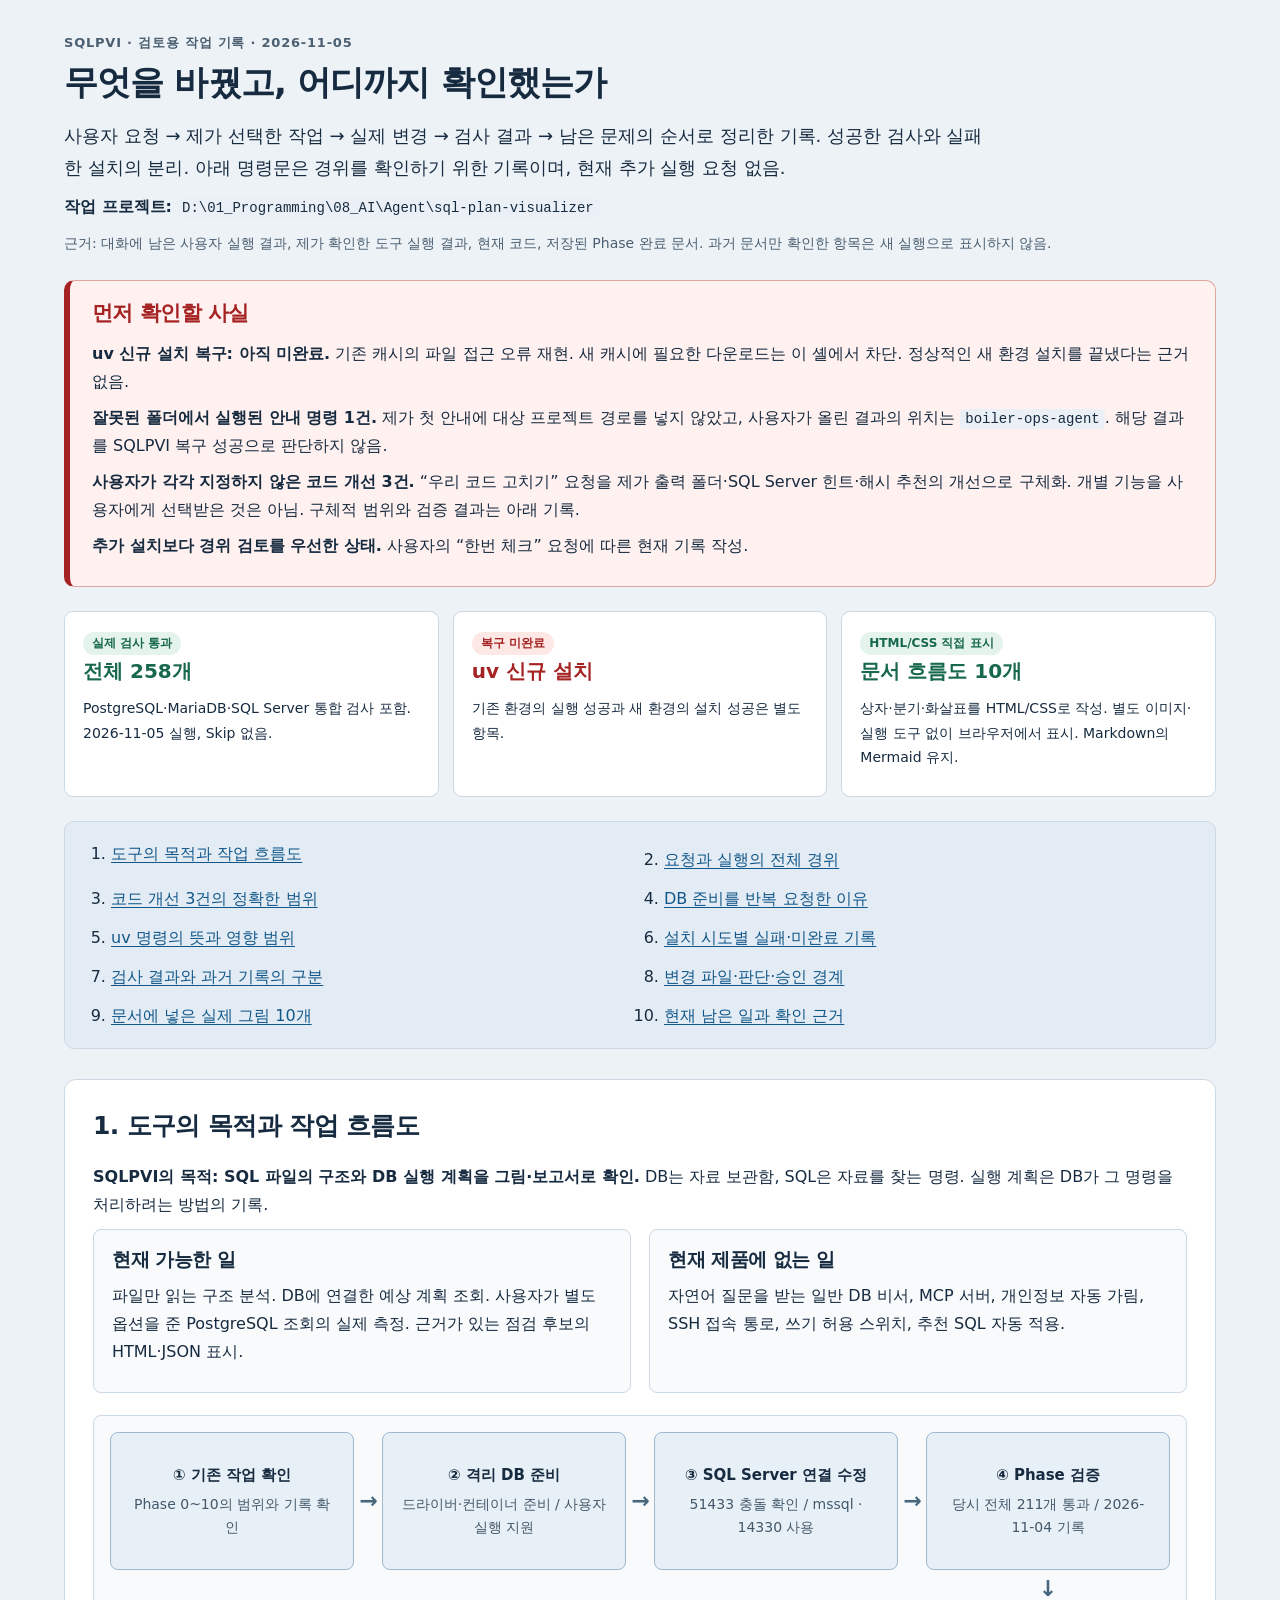
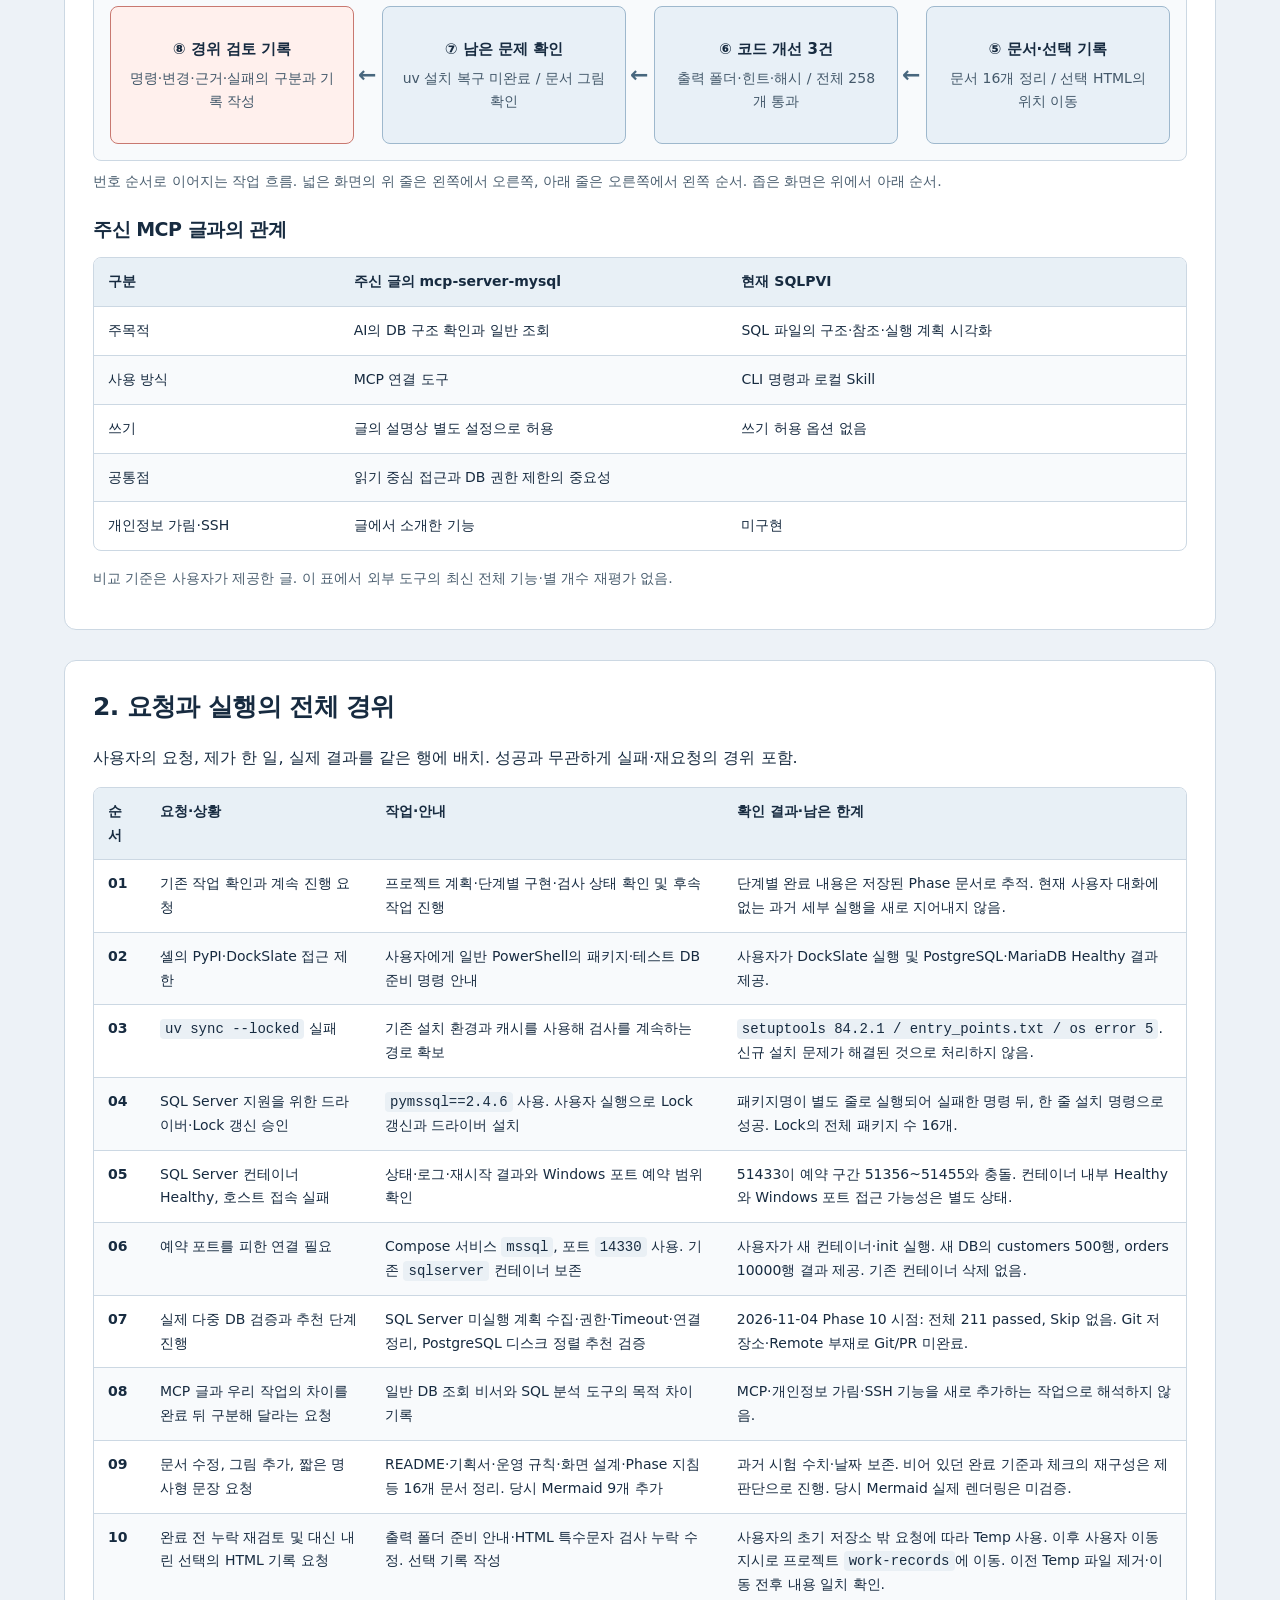
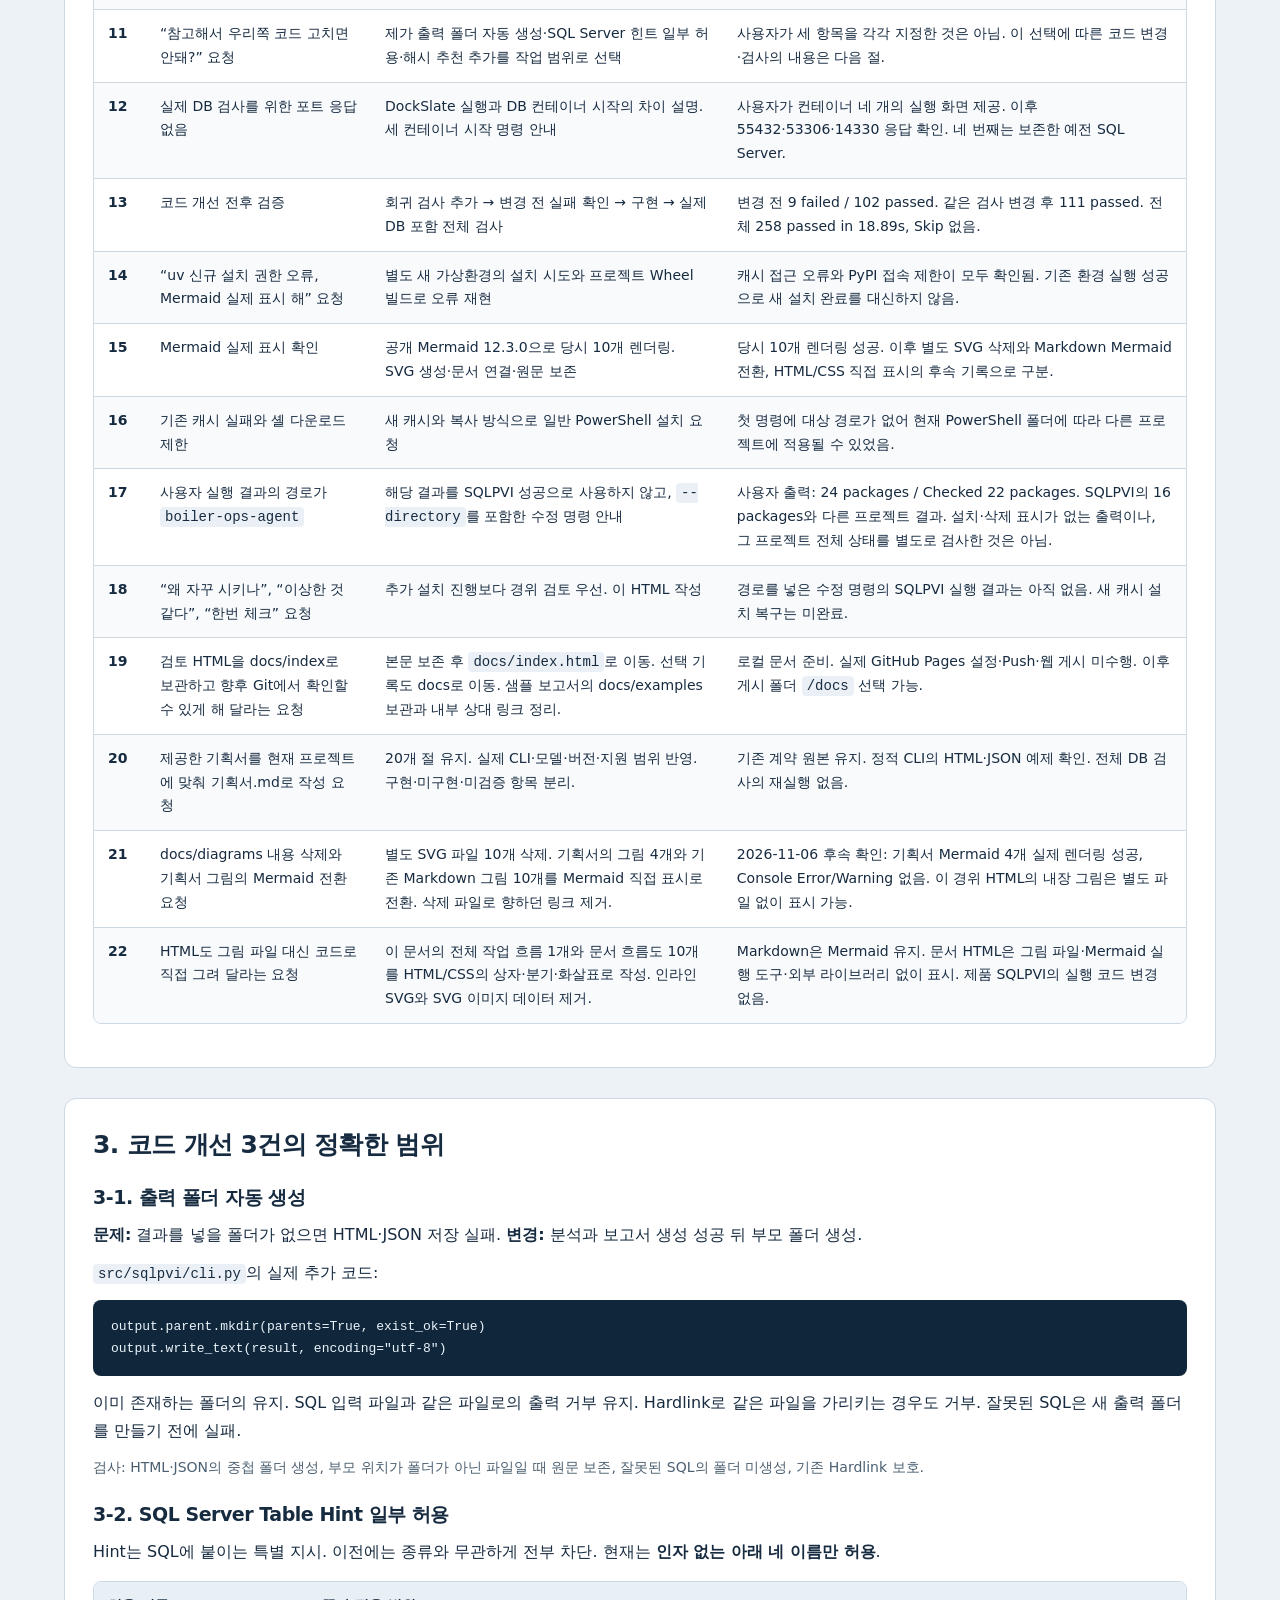
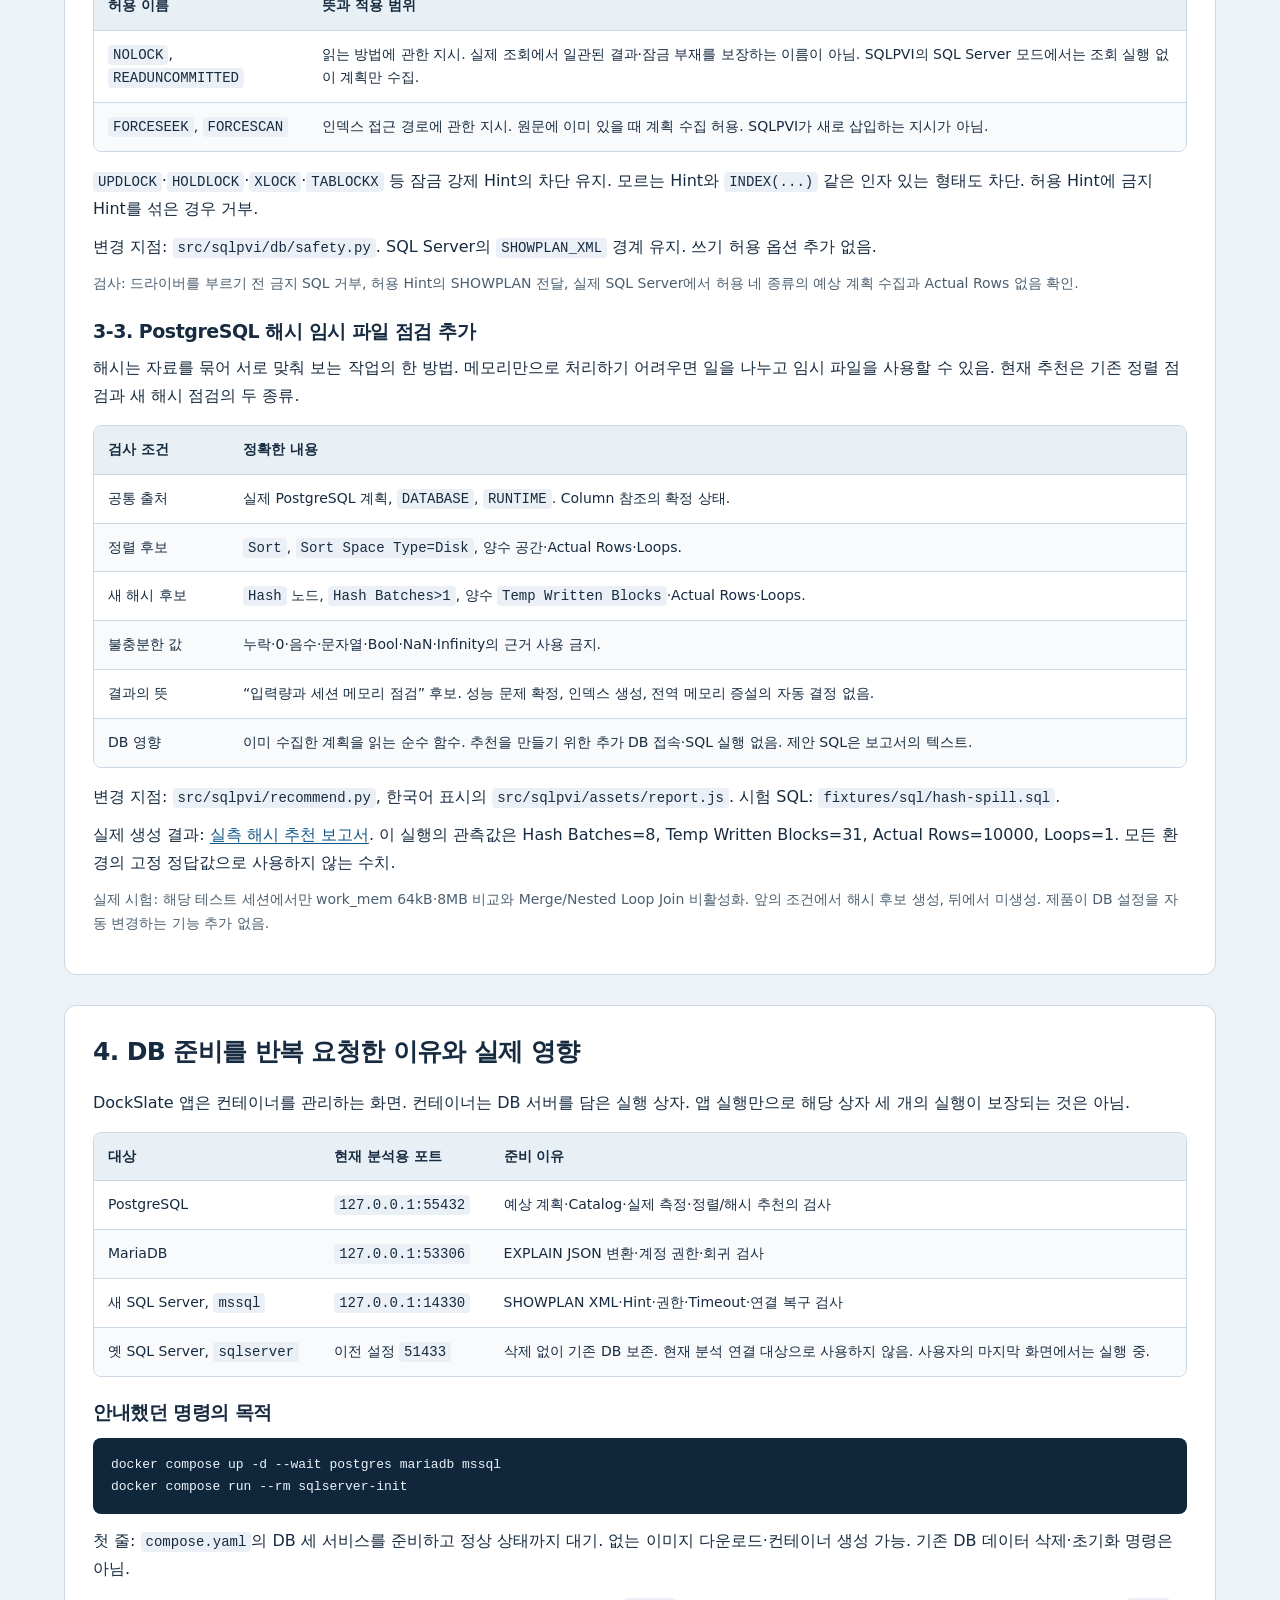
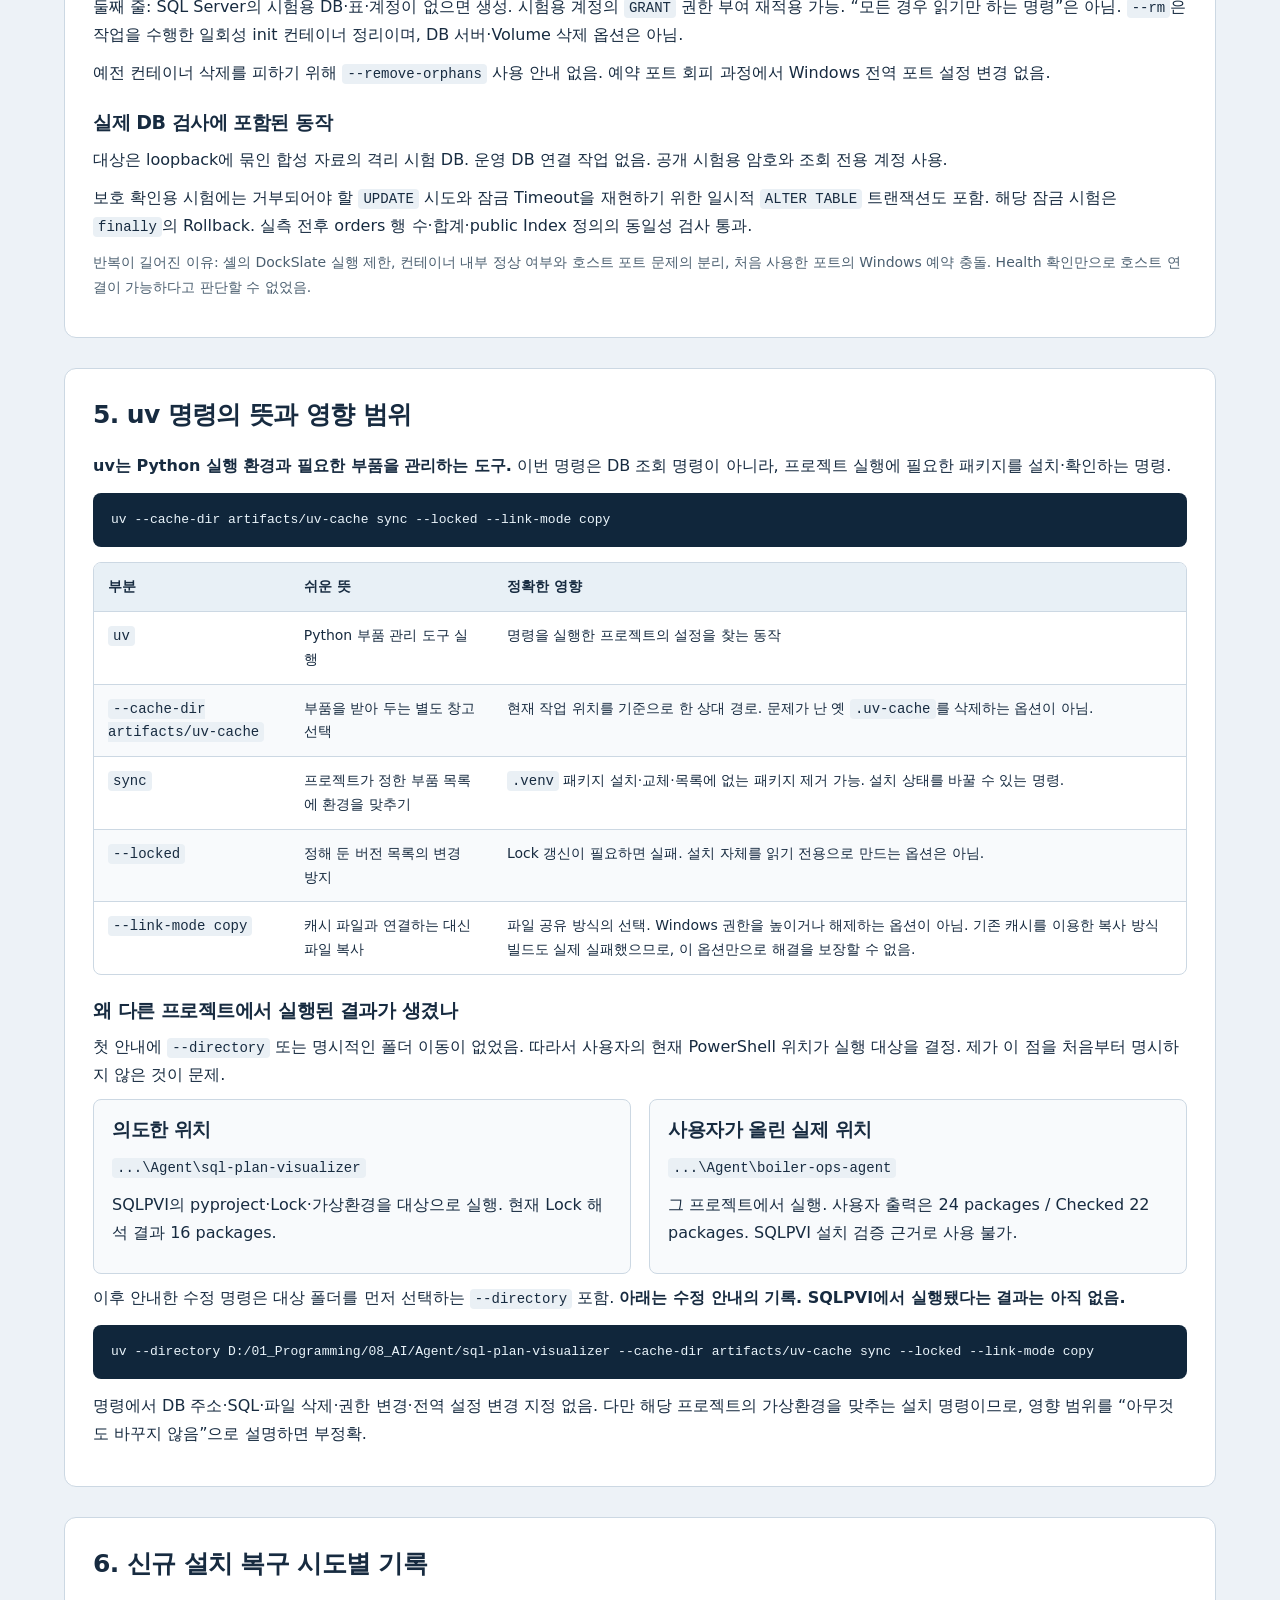
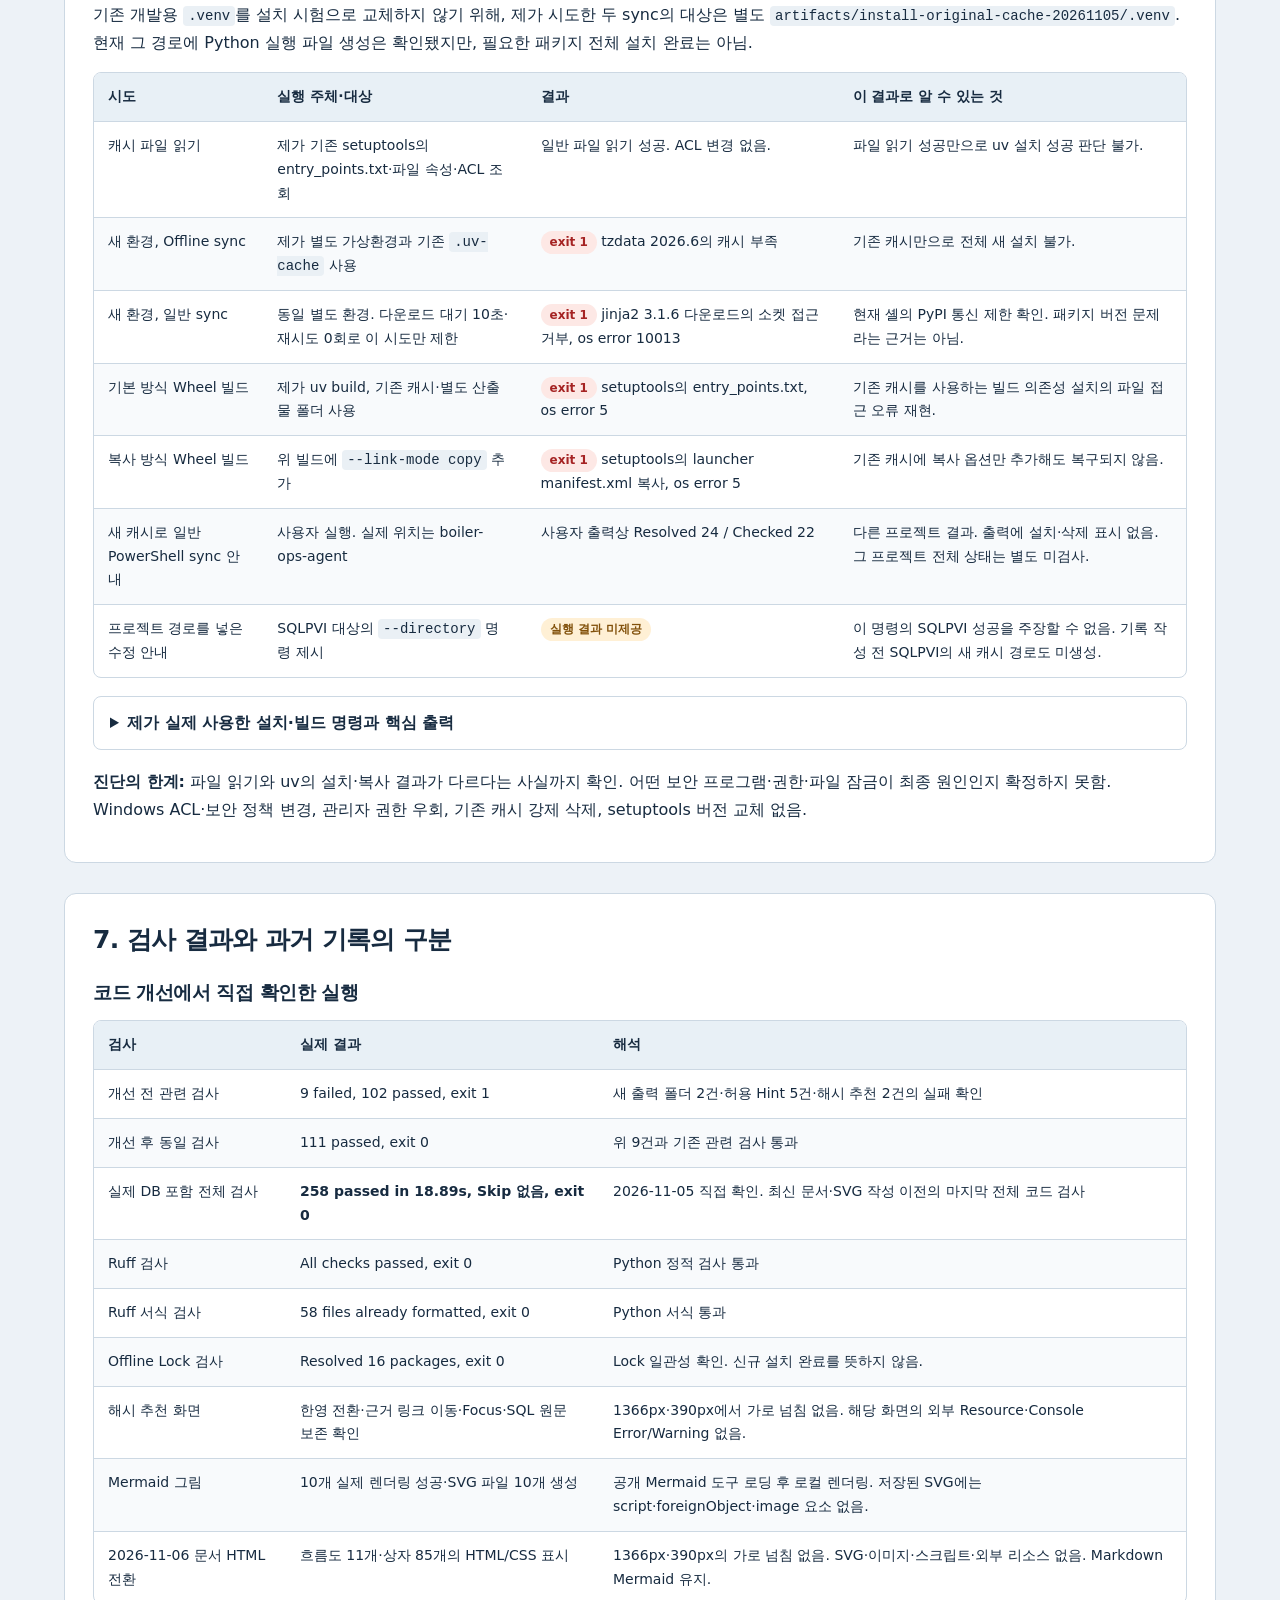
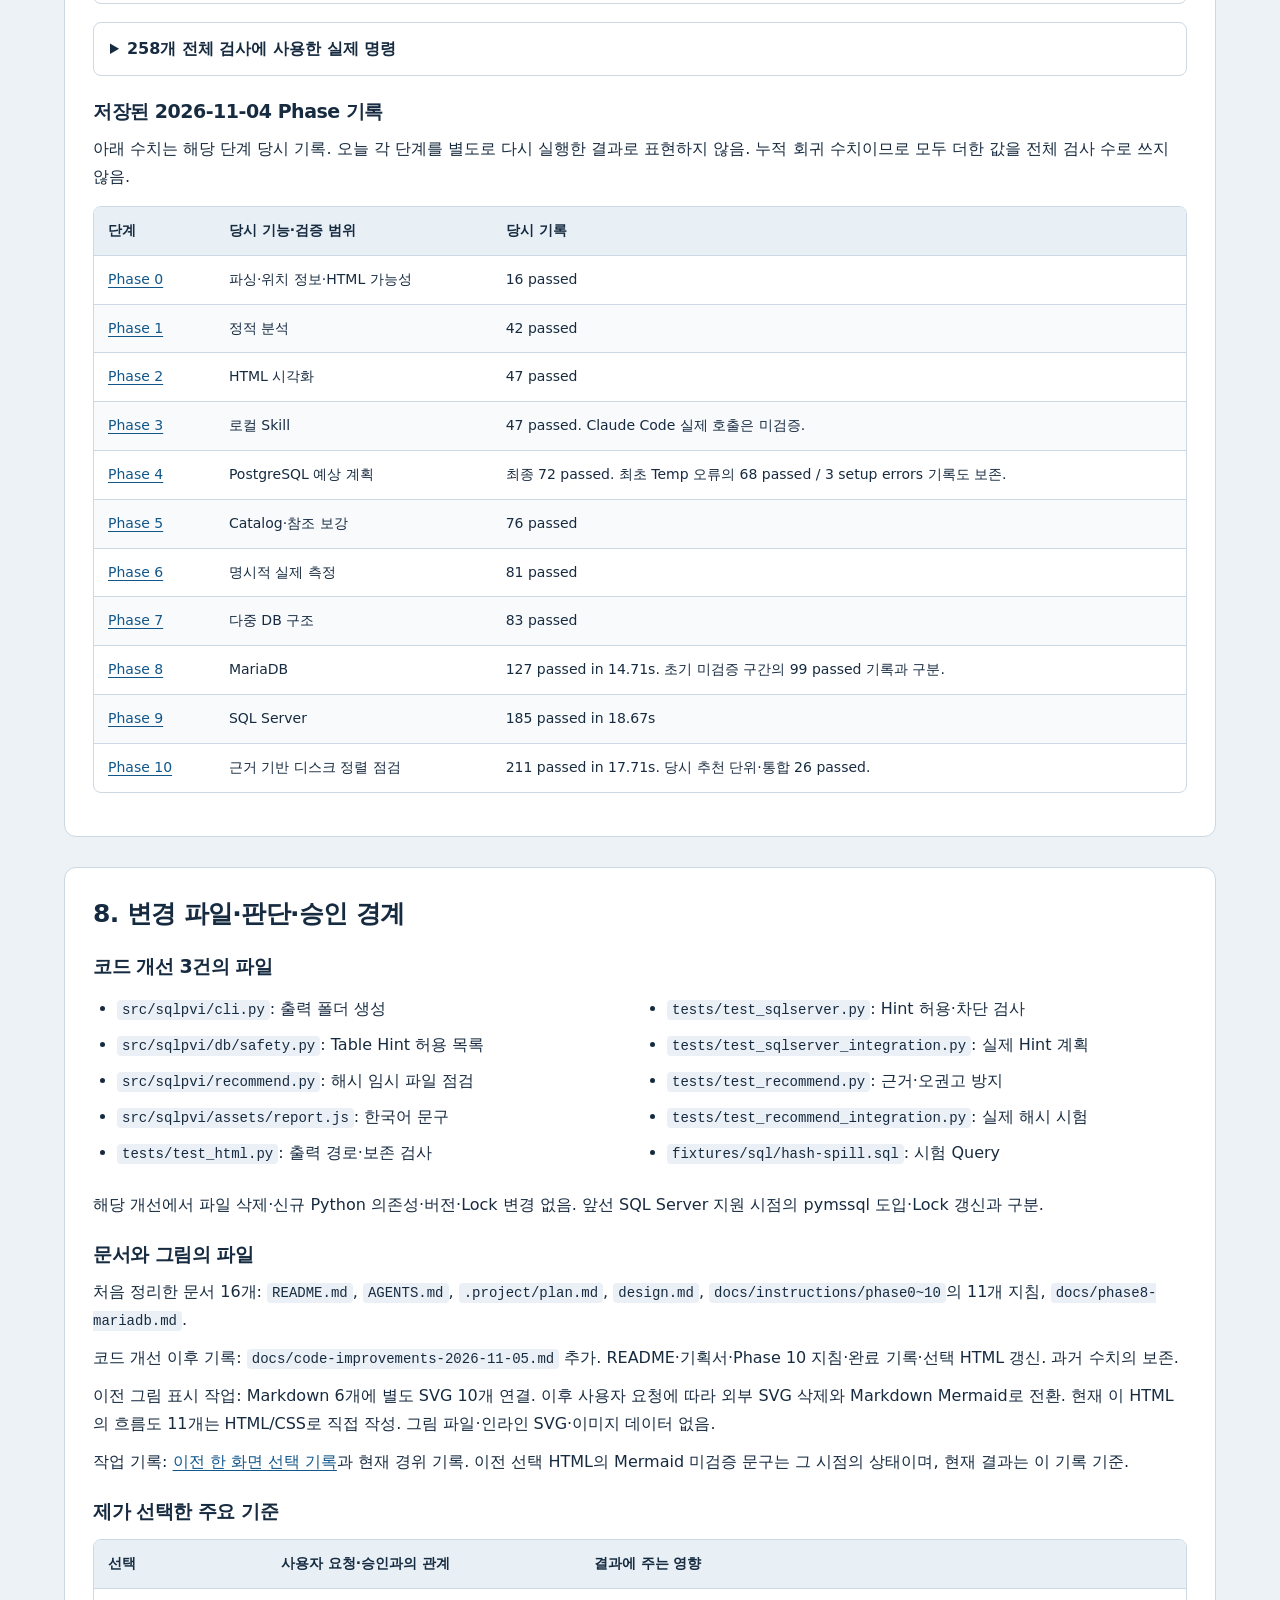
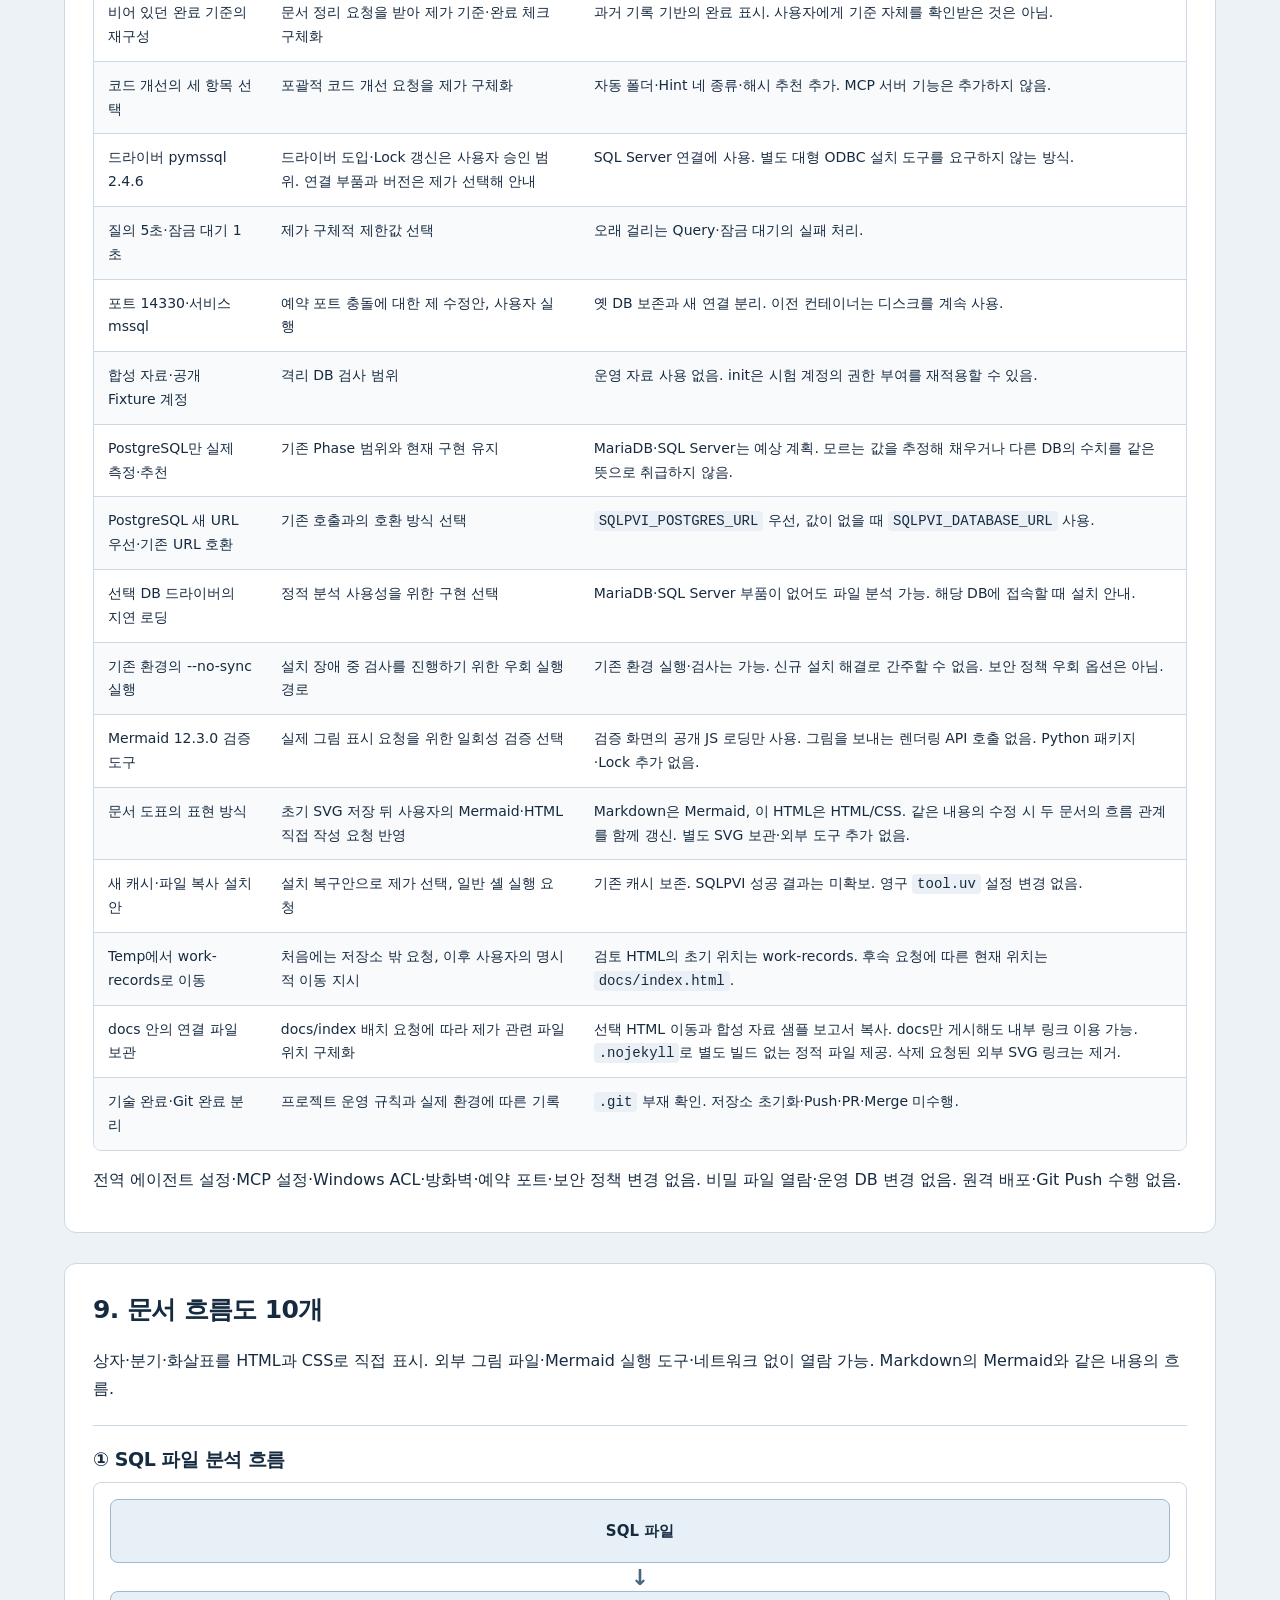
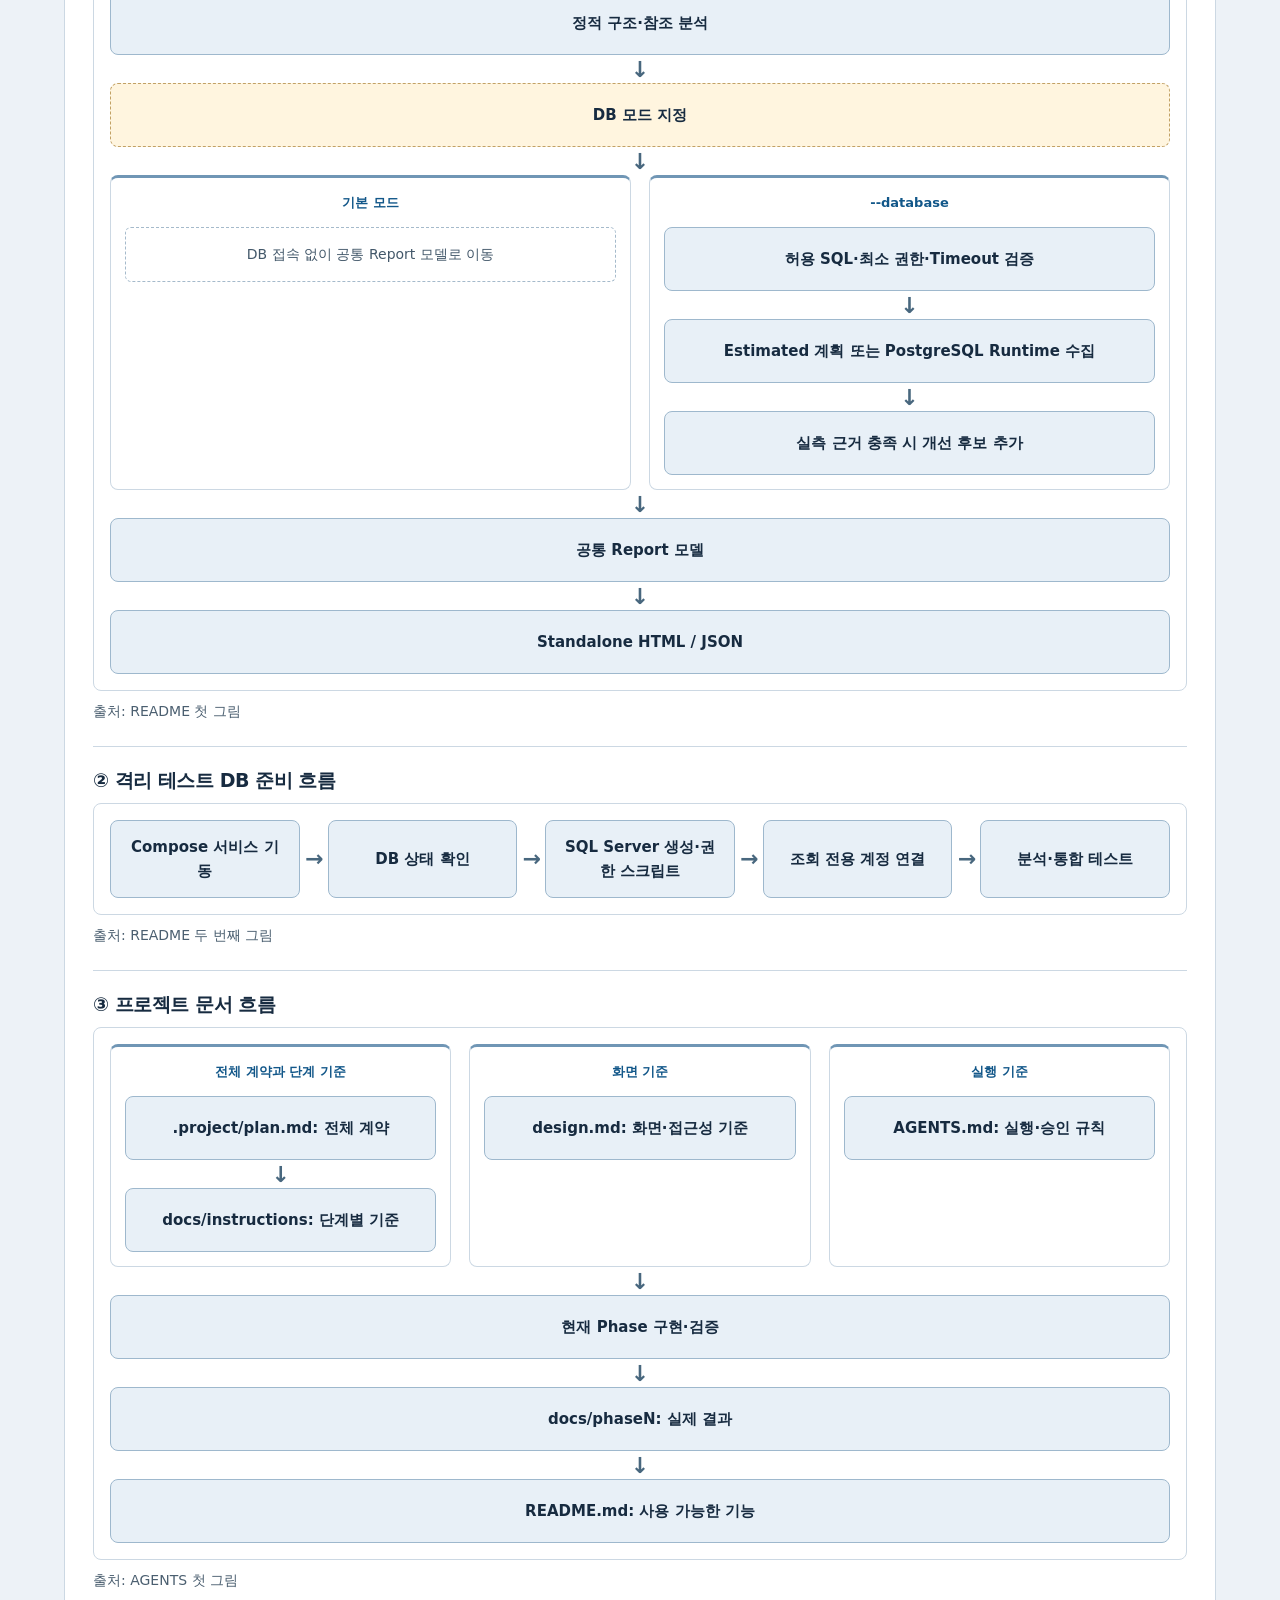
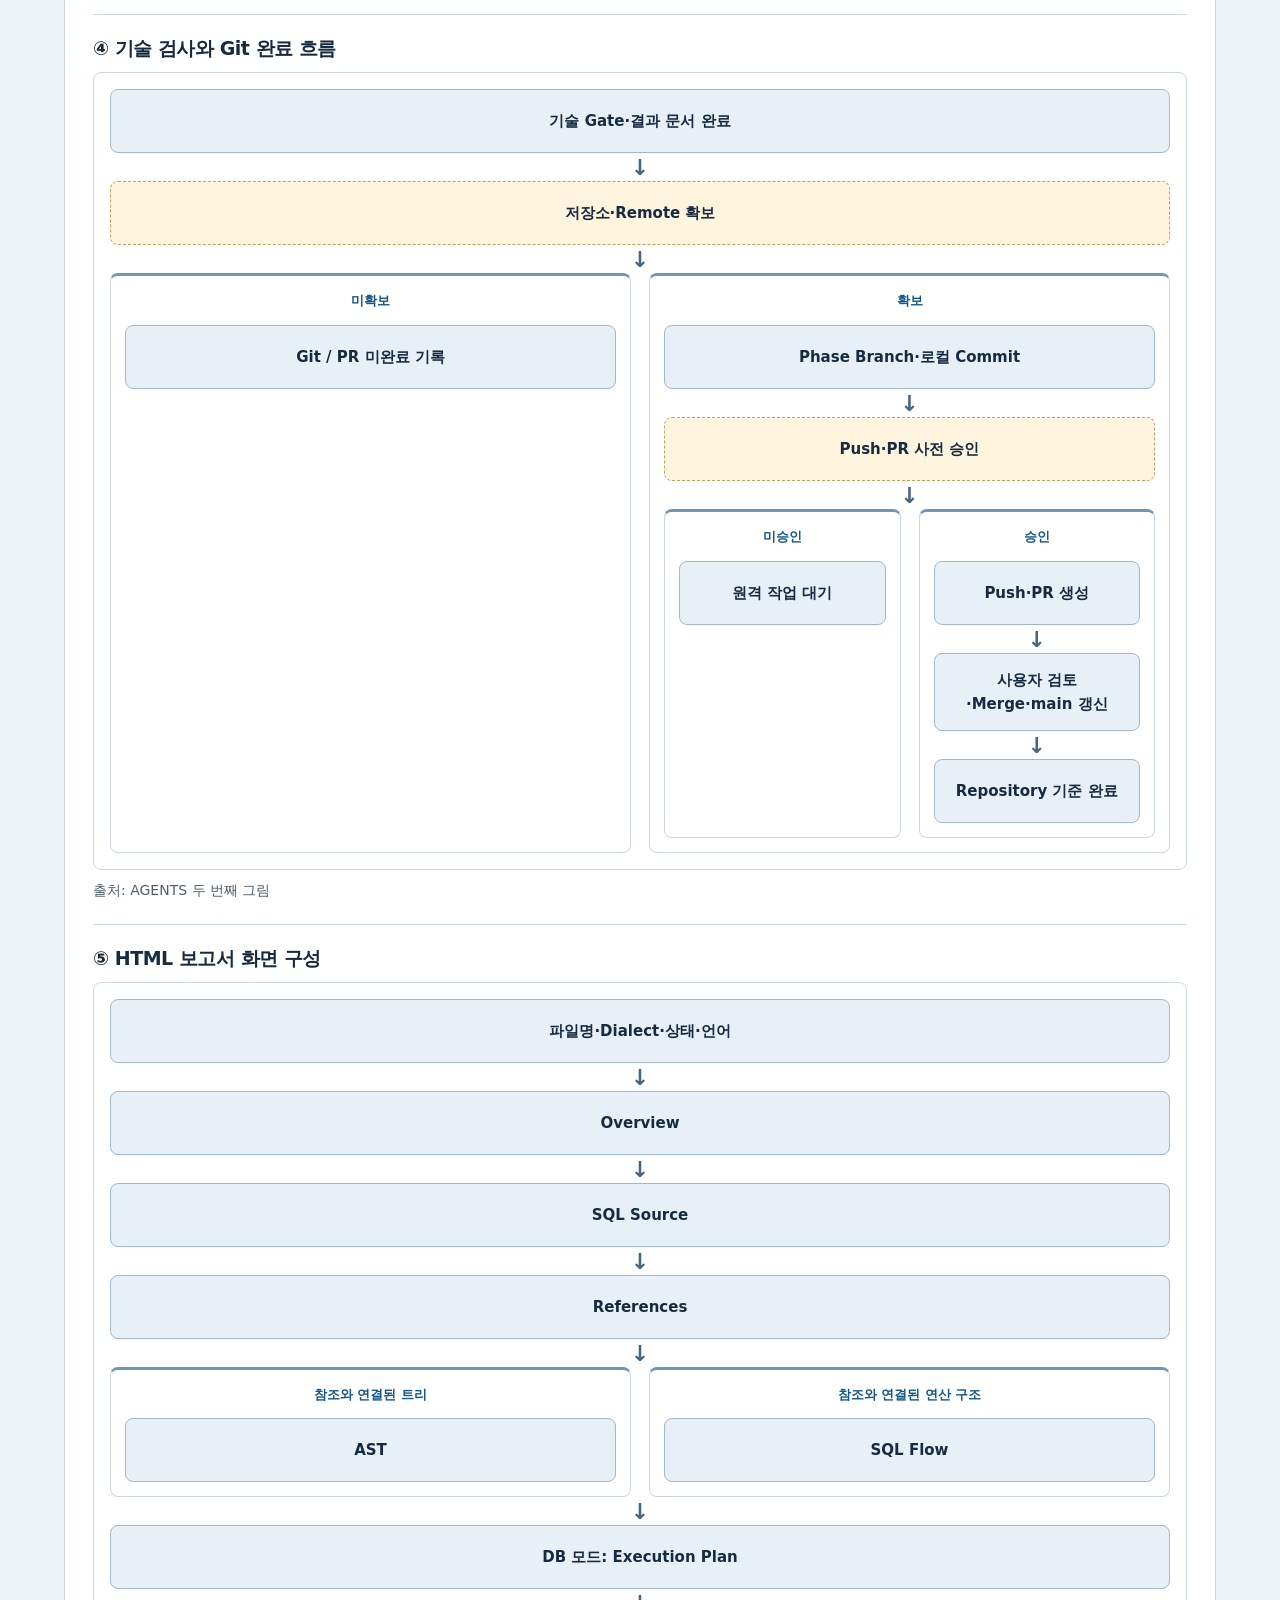
==== commit 2b3fdf71: "docs: 문서와 HTML 흐름도 정리" ====
--- a/docs/index.html
+++ b/docs/index.html
@@ -3,12 +3,30 @@
 <head>
 <meta charset="utf-8">
 <meta name="viewport" content="width=device-width, initial-scale=1">
-<meta http-equiv="Content-Security-Policy" content="default-src 'none'; img-src 'self' file: data:; style-src 'unsafe-inline'; base-uri 'none'; form-action 'none'">
+<meta http-equiv="Content-Security-Policy" content="default-src 'none'; img-src data:; style-src 'unsafe-inline'; base-uri 'none'; form-action 'none'">
 <link rel="icon" href="data:,">
 <title>SQLPVI 작업 경위와 현재 상태 · 2026-11-05</title>
 <style>
 :root{color-scheme:light;--ink:#172b40;--muted:#4b5f70;--line:#ccd8e3;--blue:#125789;--red:#a52323;--red-bg:#fff1ef;--green:#17684c;--amber:#82510b}
-*{box-sizing:border-box}html{scroll-padding-top:24px}body{margin:0;background:#edf2f7;color:var(--ink);font:16px/1.75 "Malgun Gothic","Apple SD Gothic Neo",system-ui,sans-serif}main{max-width:1200px;margin:auto;padding:32px 24px 64px}h1,h2,h3{line-height:1.4;letter-spacing:-.025em}h1{font-size:34px;margin:4px 0 14px}h2{font-size:25px;margin:0 0 20px}h3{font-size:19px;margin:22px 0 10px}p{margin:10px 0}a{color:var(--blue);text-underline-offset:3px}a:focus-visible,summary:focus-visible{outline:3px solid #135d91;outline-offset:4px}.eyebrow{font-size:13px;letter-spacing:.06em;font-weight:700;color:var(--muted)}.lead{font-size:18px;max-width:920px}.muted,.note{color:var(--muted)}.note{font-size:14px}.path{overflow-wrap:anywhere}code{font:14px/1.6 Consolas,"Malgun Gothic",monospace;overflow-wrap:anywhere;background:#eaf0f5;padding:2px 5px;border-radius:4px}pre{white-space:pre-wrap;overflow-wrap:anywhere;background:#10263b;color:#eaf4fb;padding:16px 18px;border-radius:8px;font:13px/1.7 Consolas,"Malgun Gothic",monospace}pre code{padding:0;color:inherit;background:none;font:inherit}section{margin-top:30px;background:white;border:1px solid var(--line);border-radius:12px;padding:28px}.attention{border:1px solid #dda7a0;border-left:6px solid var(--red);background:var(--red-bg);padding:18px 22px;border-radius:10px;margin:24px 0}.attention h2{font-size:21px;margin-bottom:12px;color:var(--red)}.attention p{margin:8px 0}.status-grid{display:grid;grid-template-columns:repeat(3,minmax(0,1fr));gap:14px;margin:24px 0}.status{background:white;border:1px solid var(--line);border-radius:9px;padding:16px 18px}.status strong{display:block;font-size:20px;line-height:1.5}.good{color:var(--green)}.bad{color:var(--red)}.pending{color:var(--amber)}nav{background:#e3ecf4;border:1px solid var(--line);padding:18px 22px;border-radius:10px}nav ol{display:grid;grid-template-columns:1fr 1fr;gap:5px 24px;margin:0;padding-left:24px}ul,ol{padding-left:24px}li+li{margin-top:6px}.table-wrap{overflow-x:auto;border:1px solid var(--line);border-radius:8px;margin:15px 0}table{border-collapse:collapse;width:100%;font-size:14px;line-height:1.7}th,td{text-align:left;vertical-align:top;padding:12px 14px;border-bottom:1px solid var(--line);overflow-wrap:anywhere}th{background:#e8f0f6;font-weight:800}tr:last-child td{border-bottom:0}tbody tr:nth-child(even){background:#f8fafc}.wide{min-width:800px}.label{display:inline-block;padding:1px 9px;border-radius:20px;font-size:12px;font-weight:700;white-space:nowrap}.pass{background:#e4f3eb;color:var(--green)}.fail{background:#fde8e5;color:var(--red)}.wait{background:#fff0d5;color:var(--amber)}.quote{border-left:4px solid #90a7bb;margin:16px 0;padding:2px 18px;background:#f5f8fb}figure{margin:22px 0}.diagram{overflow:auto;background:#f8fafc;border:1px solid var(--line);border-radius:8px;padding:16px}.diagram>svg{display:block;width:100%;height:auto;min-width:900px}.diagram img{display:block;max-width:100%;height:auto;margin:auto}figcaption{font-size:14px;color:var(--muted);margin-top:8px}.diagram-gallery figure{border-top:1px solid var(--line);padding-top:20px}.diagram-gallery .diagram{background:white}.diagram-gallery h3{margin-top:0}details{margin:18px 0;border:1px solid var(--line);border-radius:8px;padding:12px 16px}summary{cursor:pointer;font-weight:700}.split{display:grid;grid-template-columns:1fr 1fr;gap:18px}.box{padding:16px 18px;border:1px solid var(--line);border-radius:8px;background:#f8fafc}.box h3{margin-top:0}.change-files{columns:2;column-gap:30px}.change-files li{break-inside:avoid;margin:0 0 8px}.timeline td:first-child{width:52px;font-weight:800}.small{font-size:14px}footer{font-size:14px;color:var(--muted);margin-top:28px;padding-top:18px;border-top:1px solid var(--line)}@media(max-width:760px){main{padding:22px 14px 44px}h1{font-size:27px}h2{font-size:22px}section{padding:20px 16px}.status-grid,.split{grid-template-columns:1fr}nav ol{grid-template-columns:1fr}.change-files{columns:1}th,td{padding:10px}.lead{font-size:16px}}@media print{body{background:white;font-size:11pt}main{max-width:none;padding:0}section{break-inside:auto;border:0;padding:12px 0;margin-top:18px}nav{display:none}.table-wrap{overflow:visible}.wide{min-width:0}.diagram>svg{min-width:0}a{color:inherit}pre{background:#f1f1f1;color:black}h2,h3{break-after:avoid}}
+*{box-sizing:border-box}html{scroll-padding-top:24px}body{margin:0;background:#edf2f7;color:var(--ink);font:16px/1.75 "Malgun Gothic","Apple SD Gothic Neo",system-ui,sans-serif}main{max-width:1200px;margin:auto;padding:32px 24px 64px}h1,h2,h3{line-height:1.4;letter-spacing:-.025em}h1{font-size:34px;margin:4px 0 14px}h2{font-size:25px;margin:0 0 20px}h3{font-size:19px;margin:22px 0 10px}p{margin:10px 0}a{color:var(--blue);text-underline-offset:3px}a:focus-visible,summary:focus-visible{outline:3px solid #135d91;outline-offset:4px}.eyebrow{font-size:13px;letter-spacing:.06em;font-weight:700;color:var(--muted)}.lead{font-size:18px;max-width:920px}.muted,.note{color:var(--muted)}.note{font-size:14px}.path{overflow-wrap:anywhere}code{font:14px/1.6 Consolas,"Malgun Gothic",monospace;overflow-wrap:anywhere;background:#eaf0f5;padding:2px 5px;border-radius:4px}pre{white-space:pre-wrap;overflow-wrap:anywhere;background:#10263b;color:#eaf4fb;padding:16px 18px;border-radius:8px;font:13px/1.7 Consolas,"Malgun Gothic",monospace}pre code{padding:0;color:inherit;background:none;font:inherit}section{margin-top:30px;background:white;border:1px solid var(--line);border-radius:12px;padding:28px}.attention{border:1px solid #dda7a0;border-left:6px solid var(--red);background:var(--red-bg);padding:18px 22px;border-radius:10px;margin:24px 0}.attention h2{font-size:21px;margin-bottom:12px;color:var(--red)}.attention p{margin:8px 0}.status-grid{display:grid;grid-template-columns:repeat(3,minmax(0,1fr));gap:14px;margin:24px 0}.status{background:white;border:1px solid var(--line);border-radius:9px;padding:16px 18px}.status strong{display:block;font-size:20px;line-height:1.5}.good{color:var(--green)}.bad{color:var(--red)}.pending{color:var(--amber)}nav{background:#e3ecf4;border:1px solid var(--line);padding:18px 22px;border-radius:10px}nav ol{display:grid;grid-template-columns:1fr 1fr;gap:5px 24px;margin:0;padding-left:24px}ul,ol{padding-left:24px}li+li{margin-top:6px}.table-wrap{overflow-x:auto;border:1px solid var(--line);border-radius:8px;margin:15px 0}table{border-collapse:collapse;width:100%;font-size:14px;line-height:1.7}th,td{text-align:left;vertical-align:top;padding:12px 14px;border-bottom:1px solid var(--line);overflow-wrap:anywhere}th{background:#e8f0f6;font-weight:800}tr:last-child td{border-bottom:0}tbody tr:nth-child(even){background:#f8fafc}.wide{min-width:800px}.label{display:inline-block;padding:1px 9px;border-radius:20px;font-size:12px;font-weight:700;white-space:nowrap}.pass{background:#e4f3eb;color:var(--green)}.fail{background:#fde8e5;color:var(--red)}.wait{background:#fff0d5;color:var(--amber)}.quote{border-left:4px solid #90a7bb;margin:16px 0;padding:2px 18px;background:#f5f8fb}figure{margin:22px 0}.diagram{overflow:auto;background:#f8fafc;border:1px solid var(--line);border-radius:8px;padding:16px}figcaption{font-size:14px;color:var(--muted);margin-top:8px}.diagram-gallery figure{border-top:1px solid var(--line);padding-top:20px}.diagram-gallery .diagram{background:white}.diagram-gallery h3{margin-top:0}details{margin:18px 0;border:1px solid var(--line);border-radius:8px;padding:12px 16px}summary{cursor:pointer;font-weight:700}.split{display:grid;grid-template-columns:1fr 1fr;gap:18px}.box{padding:16px 18px;border:1px solid var(--line);border-radius:8px;background:#f8fafc}.box h3{margin-top:0}.change-files{columns:2;column-gap:30px}.change-files li{break-inside:avoid;margin:0 0 8px}.timeline td:first-child{width:52px;font-weight:800}.small{font-size:14px}footer{font-size:14px;color:var(--muted);margin-top:28px;padding-top:18px;border-top:1px solid var(--line)}@media(max-width:760px){main{padding:22px 14px 44px}h1{font-size:27px}h2{font-size:22px}section{padding:20px 16px}.status-grid,.split{grid-template-columns:1fr}nav ol{grid-template-columns:1fr}.change-files{columns:1}th,td{padding:10px}.lead{font-size:16px}}@media print{body{background:white;font-size:11pt}main{max-width:none;padding:0}section{break-inside:auto;border:0;padding:12px 0;margin-top:18px}nav{display:none}.table-wrap{overflow:visible}.wide{min-width:0}a{color:inherit}pre{background:#f1f1f1;color:black}h2,h3{break-after:avoid}}
+
+.flow{list-style:none;margin:0;padding:0;display:flex;flex-direction:column;gap:28px}
+.flow>li{position:relative;min-width:0;margin:0}
+.flow>li:not(:last-child)::after{content:"↓";position:absolute;bottom:-29px;left:50%;transform:translateX(-50%);font-size:22px;font-weight:700;line-height:28px;color:#48677e}
+.flow-node{min-height:64px;display:flex;flex-direction:column;justify-content:center;gap:6px;padding:14px 16px;border:1px solid #9eb8cd;border-radius:8px;background:#e8f0f7;text-align:center;overflow-wrap:anywhere}
+.flow-node strong{font-size:15px;line-height:1.6}.flow-node span{font-size:14px;line-height:1.7;color:#43586a}
+.flow-node.decision{background:#fff5df;border-color:#c2a165;border-style:dashed}
+.flow-branches{display:grid;grid-template-columns:repeat(var(--branches),minmax(0,1fr));align-items:stretch;gap:18px}
+.flow-branch{min-width:0;padding:14px;border:1px solid #ccd8e3;border-top:3px solid #7096b5;border-radius:8px;background:#fff}
+.flow-label{margin:0 0 12px;font-size:13px;font-weight:800;text-align:center;color:#125789;overflow-wrap:anywhere}
+.flow-note{padding:14px;border:1px dashed #a5bacb;border-radius:6px;text-align:center;font-size:14px;color:#43586a}
+.history-flow>li:last-child .flow-node{background:#fff0ed;border-color:#c87870}
+@media(min-width:1000px){.flow-row{flex-direction:row;gap:28px}.flow-row>li{flex:1;display:flex}.flow-row .flow-node{width:100%}.flow-row>li:not(:last-child)::after{content:"→";left:auto;right:-24px;top:50%;bottom:auto;transform:translateY(-50%)}
+.history-flow{display:grid;grid-template-columns:repeat(4,minmax(0,1fr));gap:36px 28px}.history-flow .flow-node{height:100%;min-height:138px}.history-flow>li:nth-child(5){grid-column:4;grid-row:2}.history-flow>li:nth-child(6){grid-column:3;grid-row:2}.history-flow>li:nth-child(7){grid-column:2;grid-row:2}.history-flow>li:nth-child(8){grid-column:1;grid-row:2}
+.history-flow>li:nth-child(-n+3)::after{content:"→";left:auto;right:-24px;top:50%;bottom:auto;transform:translateY(-50%)}.history-flow>li:nth-child(4)::after{bottom:-33px}.history-flow>li:nth-child(n+5):not(:last-child)::after{content:"←";left:-24px;top:50%;bottom:auto;transform:translateY(-50%)}}
+@media(max-width:760px){.flow-branches{grid-template-columns:1fr}.flow-node{padding:12px}.flow-branch{padding:12px}}
+@media print{.flow-row{flex-direction:column}.flow-branches{grid-template-columns:1fr}.history-flow{display:flex}.flow-node{break-inside:avoid}.flow>li:not(:last-child)::after,.history-flow>li:not(:last-child)::after{content:"↓";left:50%;right:auto;top:auto;bottom:-29px;transform:translateX(-50%)}}
+
 </style>
 </head>
 <body>
@@ -32,7 +50,7 @@
 <div class="status-grid" aria-label="현재 확인 상태">
 <div class="status"><span class="label pass">실제 검사 통과</span><strong class="good">전체 258개</strong><p class="small">PostgreSQL·MariaDB·SQL Server 통합 검사 포함. 2026-11-05 실행, Skip 없음.</p></div>
 <div class="status"><span class="label fail">복구 미완료</span><strong class="bad">uv 신규 설치</strong><p class="small">기존 환경의 실행 성공과 새 환경의 설치 성공은 별도 항목.</p></div>
-<div class="status"><span class="label pass">실제 렌더링 확인</span><strong class="good">문서 그림 10개</strong><p class="small">Mermaid로 SVG 생성. 문서에 SVG 연결, Mermaid 원문 보존. 이 HTML 아래에도 실제 그림 포함.</p></div>
+<div class="status"><span class="label pass">HTML/CSS 직접 표시</span><strong class="good">문서 흐름도 10개</strong><p class="small">상자·분기·화살표를 HTML/CSS로 작성. 별도 이미지·실행 도구 없이 브라우저에서 표시. Markdown의 Mermaid 유지.</p></div>
 </div>
 
 <nav aria-label="기록 목차"><ol>
@@ -52,14 +70,7 @@
 <h2>1. 도구의 목적과 작업 흐름도</h2>
 <p><strong>SQLPVI의 목적: SQL 파일의 구조와 DB 실행 계획을 그림·보고서로 확인.</strong> DB는 자료 보관함, SQL은 자료를 찾는 명령. 실행 계획은 DB가 그 명령을 처리하려는 방법의 기록.</p>
 <div class="split"><div class="box"><h3>현재 가능한 일</h3><p>파일만 읽는 구조 분석. DB에 연결한 예상 계획 조회. 사용자가 별도 옵션을 준 PostgreSQL 조회의 실제 측정. 근거가 있는 점검 후보의 HTML·JSON 표시.</p></div><div class="box"><h3>현재 제품에 없는 일</h3><p>자연어 질문을 받는 일반 DB 비서, MCP 서버, 개인정보 자동 가림, SSH 접속 통로, 쓰기 허용 스위치, 추천 SQL 자동 적용.</p></div></div>
-<figure><div class="diagram">
-<svg viewBox="0 0 1110 370" role="img" aria-labelledby="flow-title flow-desc" xmlns="http://www.w3.org/2000/svg">
-<title id="flow-title">지금까지의 작업 흐름</title><desc id="flow-desc">기존 작업 확인, DB 준비와 SQL Server 연결 수정, Phase 검사와 문서 정리, 코드 개선과 258개 검사, 설치 복구와 문서 그림 확인, 현재 경위 검토의 순서.</desc>
-<defs><marker id="arrow" markerWidth="10" markerHeight="10" refX="8" refY="4" orient="auto"><path d="M0 0 L8 4 L0 8" fill="none" stroke="#48677e" stroke-width="1.5"/></marker></defs>
-<g fill="none" stroke="#48677e" stroke-width="2" marker-end="url(#arrow)"><path d="M255 80H290"/><path d="M535 80H570"/><path d="M815 80H850"/><path d="M975 137V215"/><path d="M855 272H820"/><path d="M575 272H540"/><path d="M295 272H260"/></g>
-<g fill="#e8f0f7" stroke="#a5bacb"><rect x="15" y="20" width="240" height="117" rx="9"/><rect x="295" y="20" width="240" height="117" rx="9"/><rect x="575" y="20" width="240" height="117" rx="9"/><rect x="855" y="20" width="240" height="117" rx="9"/><rect x="855" y="215" width="240" height="117" rx="9"/><rect x="575" y="215" width="240" height="117" rx="9"/><rect x="295" y="215" width="240" height="117" rx="9"/></g><rect x="15" y="215" width="240" height="117" rx="9" fill="#fff0ed" stroke="#c87870"/>
-<g font-family="Malgun Gothic,sans-serif" font-size="17" text-anchor="middle" fill="#172b40"><text x="135" y="53">① 기존 작업 확인</text><text x="135" y="84">Phase 0~10의</text><text x="135" y="109">범위와 기록 확인</text><text x="415" y="53">② 격리 DB 준비</text><text x="415" y="84">드라이버·컨테이너 준비</text><text x="415" y="109">사용자 실행 지원</text><text x="695" y="53">③ SQL Server 연결 수정</text><text x="695" y="84">51433 충돌 확인</text><text x="695" y="109">mssql · 14330 사용</text><text x="975" y="53">④ Phase 검증</text><text x="975" y="84">당시 전체 211개 통과</text><text x="975" y="109">2026-11-04 기록</text><text x="975" y="249">⑤ 문서·선택 기록</text><text x="975" y="279">문서 16개 정리</text><text x="975" y="307">선택 HTML의 위치 이동</text><text x="695" y="249">⑥ 코드 개선 3건</text><text x="695" y="279">출력 폴더·힌트·해시</text><text x="695" y="307">전체 258개 통과</text><text x="415" y="249">⑦ 남은 문제 확인</text><text x="415" y="279">uv 설치 복구 미완료</text><text x="415" y="307">문서 그림 10개 생성</text><text x="135" y="249">⑧ 현재: 경위 검토</text><text x="135" y="279">명령·변경·근거·실패의</text><text x="135" y="307">구분과 기록 작성</text></g>
-</svg></div><figcaption>위 줄은 왼쪽에서 오른쪽, 아래 줄은 오른쪽에서 왼쪽으로 이어지는 작업 순서. 정확한 시각을 확인하지 못한 단계에 임의 시각 부여 없음.</figcaption></figure>
+<figure><div class="diagram" role="group" aria-label="지금까지의 작업 흐름"><ol class="flow history-flow"><li><div class="flow-node"><strong>① 기존 작업 확인</strong><span>Phase 0~10의 범위와 기록 확인</span></div></li><li><div class="flow-node"><strong>② 격리 DB 준비</strong><span>드라이버·컨테이너 준비 / 사용자 실행 지원</span></div></li><li><div class="flow-node"><strong>③ SQL Server 연결 수정</strong><span>51433 충돌 확인 / mssql · 14330 사용</span></div></li><li><div class="flow-node"><strong>④ Phase 검증</strong><span>당시 전체 211개 통과 / 2026-11-04 기록</span></div></li><li><div class="flow-node"><strong>⑤ 문서·선택 기록</strong><span>문서 16개 정리 / 선택 HTML의 위치 이동</span></div></li><li><div class="flow-node"><strong>⑥ 코드 개선 3건</strong><span>출력 폴더·힌트·해시 / 전체 258개 통과</span></div></li><li><div class="flow-node"><strong>⑦ 남은 문제 확인</strong><span>uv 설치 복구 미완료 / 문서 그림 확인</span></div></li><li><div class="flow-node"><strong>⑧ 경위 검토 기록</strong><span>명령·변경·근거·실패의 구분과 기록 작성</span></div></li></ol></div><figcaption>번호 순서로 이어지는 작업 흐름. 넓은 화면의 위 줄은 왼쪽에서 오른쪽, 아래 줄은 오른쪽에서 왼쪽 순서. 좁은 화면은 위에서 아래 순서.</figcaption></figure>
 <h3>주신 MCP 글과의 관계</h3>
 <div class="table-wrap"><table><thead><tr><th>구분</th><th>주신 글의 mcp-server-mysql</th><th>현재 SQLPVI</th></tr></thead><tbody>
 <tr><td>주목적</td><td>AI의 DB 구조 확인과 일반 조회</td><td>SQL 파일의 구조·참조·실행 계획 시각화</td></tr>
@@ -88,13 +99,14 @@
 <tr><td>12</td><td>실제 DB 검사를 위한 포트 응답 없음</td><td>DockSlate 실행과 DB 컨테이너 시작의 차이 설명. 세 컨테이너 시작 명령 안내</td><td>사용자가 컨테이너 네 개의 실행 화면 제공. 이후 55432·53306·14330 응답 확인. 네 번째는 보존한 예전 SQL Server.</td></tr>
 <tr><td>13</td><td>코드 개선 전후 검증</td><td>회귀 검사 추가 → 변경 전 실패 확인 → 구현 → 실제 DB 포함 전체 검사</td><td>변경 전 9 failed / 102 passed. 같은 검사 변경 후 111 passed. 전체 258 passed in 18.89s, Skip 없음.</td></tr>
 <tr><td>14</td><td>“uv 신규 설치 권한 오류, Mermaid 실제 표시 해” 요청</td><td>별도 새 가상환경의 설치 시도와 프로젝트 Wheel 빌드로 오류 재현</td><td>캐시 접근 오류와 PyPI 접속 제한이 모두 확인됨. 기존 환경 실행 성공으로 새 설치 완료를 대신하지 않음.</td></tr>
-<tr><td>15</td><td>Mermaid 실제 표시 확인</td><td>공개 Mermaid 12.3.0으로 10개 렌더링. 순수 SVG 생성·문서 연결·원문 보존</td><td>10개 렌더링 성공. 그림 모음 화면 실제 확인. 프로젝트 Python 의존성 추가 없음. 이 문서의 그림 모음으로 저장된 SVG도 확인 가능.</td></tr>
+<tr><td>15</td><td>Mermaid 실제 표시 확인</td><td>공개 Mermaid 12.3.0으로 당시 10개 렌더링. SVG 생성·문서 연결·원문 보존</td><td>당시 10개 렌더링 성공. 이후 별도 SVG 삭제와 Markdown Mermaid 전환, HTML/CSS 직접 표시의 후속 기록으로 구분.</td></tr>
 <tr><td>16</td><td>기존 캐시 실패와 셸 다운로드 제한</td><td>새 캐시와 복사 방식으로 일반 PowerShell 설치 요청</td><td>첫 명령에 대상 경로가 없어 현재 PowerShell 폴더에 따라 다른 프로젝트에 적용될 수 있었음.</td></tr>
 <tr><td>17</td><td>사용자 실행 결과의 경로가 <code>boiler-ops-agent</code></td><td>해당 결과를 SQLPVI 성공으로 사용하지 않고, <code>--directory</code>를 포함한 수정 명령 안내</td><td>사용자 출력: 24 packages / Checked 22 packages. SQLPVI의 16 packages와 다른 프로젝트 결과. 설치·삭제 표시가 없는 출력이나, 그 프로젝트 전체 상태를 별도로 검사한 것은 아님.</td></tr>
 <tr><td>18</td><td>“왜 자꾸 시키나”, “이상한 것 같다”, “한번 체크” 요청</td><td>추가 설치 진행보다 경위 검토 우선. 이 HTML 작성</td><td>경로를 넣은 수정 명령의 SQLPVI 실행 결과는 아직 없음. 새 캐시 설치 복구는 미완료.</td></tr>
 <tr><td>19</td><td>검토 HTML을 docs/index로 보관하고 향후 Git에서 확인할 수 있게 해 달라는 요청</td><td>본문 보존 후 <code>docs/index.html</code>로 이동. 선택 기록도 docs로 이동. 샘플 보고서의 docs/examples 보관과 내부 상대 링크 정리.</td><td>로컬 문서 준비. 실제 GitHub Pages 설정·Push·웹 게시 미수행. 이후 게시 폴더 <code>/docs</code> 선택 가능.</td></tr>
 <tr><td>20</td><td>제공한 기획서를 현재 프로젝트에 맞춰 기획서.md로 작성 요청</td><td>20개 절 유지. 실제 CLI·모델·버전·지원 범위 반영. 구현·미구현·미검증 항목 분리.</td><td>기존 계약 원본 유지. 정적 CLI의 HTML·JSON 예제 확인. 전체 DB 검사의 재실행 없음.</td></tr>
-<tr><td>21</td><td>docs/diagrams 내용 삭제와 기획서 그림의 Mermaid 전환 요청</td><td>별도 SVG 파일 10개 삭제. 기획서의 그림 4개와 기존 Markdown 그림 10개를 Mermaid 직접 표시로 전환. 삭제 파일로 향하던 링크 제거.</td><td>현재 Markdown의 수정 대상은 Mermaid 원문. 이 경위 HTML의 내장 그림은 별도 파일 없이 표시 가능.</td></tr>
+<tr><td>21</td><td>docs/diagrams 내용 삭제와 기획서 그림의 Mermaid 전환 요청</td><td>별도 SVG 파일 10개 삭제. 기획서의 그림 4개와 기존 Markdown 그림 10개를 Mermaid 직접 표시로 전환. 삭제 파일로 향하던 링크 제거.</td><td>2026-11-06 후속 확인: 기획서 Mermaid 4개 실제 렌더링 성공, Console Error/Warning 없음. 이 경위 HTML의 내장 그림은 별도 파일 없이 표시 가능.</td></tr>
+<tr><td>22</td><td>HTML도 그림 파일 대신 코드로 직접 그려 달라는 요청</td><td>이 문서의 전체 작업 흐름 1개와 문서 흐름도 10개를 HTML/CSS의 상자·분기·화살표로 작성. 인라인 SVG와 SVG 이미지 데이터 제거.</td><td>Markdown은 Mermaid 유지. 문서 HTML은 그림 파일·Mermaid 실행 도구·외부 라이브러리 없이 표시. 제품 SQLPVI의 실행 코드 변경 없음.</td></tr>
 </tbody></table></div>
 </section>
 
@@ -215,6 +227,7 @@
 <tr><td>Offline Lock 검사</td><td>Resolved 16 packages, exit 0</td><td>Lock 일관성 확인. 신규 설치 완료를 뜻하지 않음.</td></tr>
 <tr><td>해시 추천 화면</td><td>한영 전환·근거 링크 이동·Focus·SQL 원문 보존 확인</td><td>1366px·390px에서 가로 넘침 없음. 해당 화면의 외부 Resource·Console Error/Warning 없음.</td></tr>
 <tr><td>Mermaid 그림</td><td>10개 실제 렌더링 성공·SVG 파일 10개 생성</td><td>공개 Mermaid 도구 로딩 후 로컬 렌더링. 저장된 SVG에는 script·foreignObject·image 요소 없음.</td></tr>
+<tr><td>2026-11-06 문서 HTML 전환</td><td>흐름도 11개·상자 85개의 HTML/CSS 표시</td><td>1366px·390px의 가로 넘침 없음. SVG·이미지·스크립트·외부 리소스 없음. Markdown Mermaid 유지.</td></tr>
 </tbody></table></div>
 <details><summary>258개 전체 검사에 사용한 실제 명령</summary><pre><code>$env:SQLPVI_TEST_POSTGRES_URL = 'postgresql://sqlpvi_reader@127.0.0.1:55432/sqlpvi'
 $env:SQLPVI_TEST_MARIADB_URL = 'mariadb://sqlpvi_reader@127.0.0.1:53306/sqlpvi'
@@ -256,7 +269,7 @@
 <h3>문서와 그림의 파일</h3>
 <p>처음 정리한 문서 16개: <code>README.md</code>, <code>AGENTS.md</code>, <code>.project/plan.md</code>, <code>design.md</code>, <code>docs/instructions/phase0~10</code>의 11개 지침, <code>docs/phase8-mariadb.md</code>.</p>
 <p>코드 개선 이후 기록: <code>docs/code-improvements-2026-11-05.md</code> 추가. README·기획서·Phase 10 지침·완료 기록·선택 HTML 갱신. 과거 수치의 보존.</p>
-<p>이전 그림 표시 작업: Markdown 6개에 별도 SVG 10개 연결. 현재는 사용자 요청에 따라 별도 SVG 삭제와 Mermaid 직접 표시로 전환. 루트 기획서의 그림 4개도 Mermaid로 변경. 이 HTML의 내장 그림은 보존.</p>
+<p>이전 그림 표시 작업: Markdown 6개에 별도 SVG 10개 연결. 이후 사용자 요청에 따라 외부 SVG 삭제와 Markdown Mermaid로 전환. 현재 이 HTML의 흐름도 11개는 HTML/CSS로 직접 작성. 그림 파일·인라인 SVG·이미지 데이터 없음.</p>
 <p>작업 기록: <a href="sqlpvi-decisions-2026-11-05.html">이전 한 화면 선택 기록</a>과 현재 경위 기록. 이전 선택 HTML의 Mermaid 미검증 문구는 그 시점의 상태이며, 현재 결과는 이 기록 기준.</p>
 <h3>제가 선택한 주요 기준</h3>
 <div class="table-wrap"><table class="wide"><thead><tr><th>선택</th><th>사용자 요청·승인과의 관계</th><th>결과에 주는 영향</th></tr></thead><tbody>
@@ -271,7 +284,7 @@
 <tr><td>선택 DB 드라이버의 지연 로딩</td><td>정적 분석 사용성을 위한 구현 선택</td><td>MariaDB·SQL Server 부품이 없어도 파일 분석 가능. 해당 DB에 접속할 때 설치 안내.</td></tr>
 <tr><td>기존 환경의 --no-sync 실행</td><td>설치 장애 중 검사를 진행하기 위한 우회 실행 경로</td><td>기존 환경 실행·검사는 가능. 신규 설치 해결로 간주할 수 없음. 보안 정책 우회 옵션은 아님.</td></tr>
 <tr><td>Mermaid 12.3.0 검증 도구</td><td>실제 그림 표시 요청을 위한 일회성 검증 선택</td><td>검증 화면의 공개 JS 로딩만 사용. 그림을 보내는 렌더링 API 호출 없음. Python 패키지·Lock 추가 없음.</td></tr>
-<tr><td>SVG와 원문 동시 보관</td><td>초기에는 Mermaid 지원 앱 없이 보도록 제가 선택. 이후 사용자의 별도 SVG 삭제 요청</td><td>현재 Markdown은 Mermaid 원문만 관리. 이 경위 HTML의 그림은 내장된 기록으로 보존.</td></tr>
+<tr><td>문서 도표의 표현 방식</td><td>초기 SVG 저장 뒤 사용자의 Mermaid·HTML 직접 작성 요청 반영</td><td>Markdown은 Mermaid, 이 HTML은 HTML/CSS. 같은 내용의 수정 시 두 문서의 흐름 관계를 함께 갱신. 별도 SVG 보관·외부 도구 추가 없음.</td></tr>
 <tr><td>새 캐시·파일 복사 설치안</td><td>설치 복구안으로 제가 선택, 일반 셸 실행 요청</td><td>기존 캐시 보존. SQLPVI 성공 결과는 미확보. 영구 <code>tool.uv</code> 설정 변경 없음.</td></tr>
 <tr><td>Temp에서 work-records로 이동</td><td>처음에는 저장소 밖 요청, 이후 사용자의 명시적 이동 지시</td><td>검토 HTML의 초기 위치는 work-records. 후속 요청에 따른 현재 위치는 <code>docs/index.html</code>.</td></tr>
 <tr><td>docs 안의 연결 파일 보관</td><td>docs/index 배치 요청에 따라 제가 관련 파일 위치 구체화</td><td>선택 HTML 이동과 합성 자료 샘플 보고서 복사. docs만 게시해도 내부 링크 이용 가능. <code>.nojekyll</code>로 별도 빌드 없는 정적 파일 제공. 삭제 요청된 외부 SVG 링크는 제거.</td></tr>
@@ -280,26 +293,13 @@
 <p>전역 에이전트 설정·MCP 설정·Windows ACL·방화벽·예약 포트·보안 정책 변경 없음. 비밀 파일 열람·운영 DB 변경 없음. 원격 배포·Git Push 수행 없음.</p>
 </section>
 
-<section id="pictures" class="diagram-gallery">
-<h2>9. 문서에 넣은 실제 그림 10개</h2>
-<p>당시 Mermaid 12.3.0의 실제 렌더링 결과 10개를 이 HTML 안에 포함. 그림 표시에 인터넷·다른 파일·Mermaid 설치 불필요. 별도 SVG 파일은 사용자 요청에 따라 삭제. 현재 Markdown의 수정 기준은 각 문서 안의 Mermaid 원문.</p>
-<figure><h3>① SQL 파일 분석 흐름</h3><div class="diagram"><img src="[data-uri]" alt="SQL 파일의 정적 분석과 선택적 DB 분석을 거쳐 보고서를 저장하는 흐름"></div><figcaption>출처: README 첫 그림</figcaption></figure>
-<figure><h3>② 격리 테스트 DB 준비 흐름</h3><div class="diagram"><img src="[data-uri]" alt="Compose 기동, DB 정상 상태, SQL Server 초기 준비, 조회 계정 연결, 분석 검사 순서"></div><figcaption>출처: README 두 번째 그림</figcaption></figure>
-<figure><h3>③ 프로젝트 문서 흐름</h3><div class="diagram"><img src="[data-uri]" alt="전체 계약과 지침, 설계, 규칙을 구현과 검증에 적용하고 결과를 문서에 기록하는 흐름"></div><figcaption>출처: AGENTS 첫 그림</figcaption></figure>
-<figure><h3>④ 기술 검사와 Git 완료 흐름</h3><div class="diagram"><img src="[data-uri]" alt="기술 완료 이후 저장소, 원격 작업 승인, 사용자 Merge를 확인하는 Git 완료 흐름"></div><figcaption>출처: AGENTS 두 번째 그림</figcaption></figure>
-<figure><h3>⑤ HTML 보고서 화면 구성</h3><div class="diagram"><img src="[data-uri]" alt="SQL 원문, 참조, AST, SQL Flow, DB 계획과 근거, 추천 영역의 배치"></div><figcaption>출처: design</figcaption></figure>
-<figure><h3>⑥ 분석 근거 흐름</h3><div class="diagram"><img src="[data-uri]" alt="SQL 작성에서 정적 구조, 실제 계획과 근거 확인을 거쳐 사람이 적용을 판단하는 흐름"></div><figcaption>출처: 기획서 첫 그림</figcaption></figure>
-<figure><h3>⑦ SQLPVI 구성</h3><div class="diagram"><img src="[data-uri]" alt="CLI, Parser, 참조 분석과 SQL Flow, DB Vendor 변환, 보고서와 출력 구성"></div><figcaption>출처: 기획서 두 번째 그림</figcaption></figure>
-<figure><h3>⑧ 프로젝트 단계</h3><div class="diagram"><img src="[data-uri]" alt="MVP, PostgreSQL V1, 실제 측정, 다중 DBMS, 추천 순서의 단계"></div><figcaption>출처: 기획서 세 번째 그림</figcaption></figure>
-<figure><h3>⑨ Phase 0 가능성 검사 흐름</h3><div class="diagram"><img src="[data-uri]" alt="SQL Fixture 파싱부터 AST 추출과 원문 위치, 최소 HTML과 SVG 확인까지의 흐름"></div><figcaption>출처: Phase 0 지침</figcaption></figure>
-<figure><h3>⑩ 출력·힌트·실측 추천 흐름</h3><div class="diagram"><img src="[data-uri]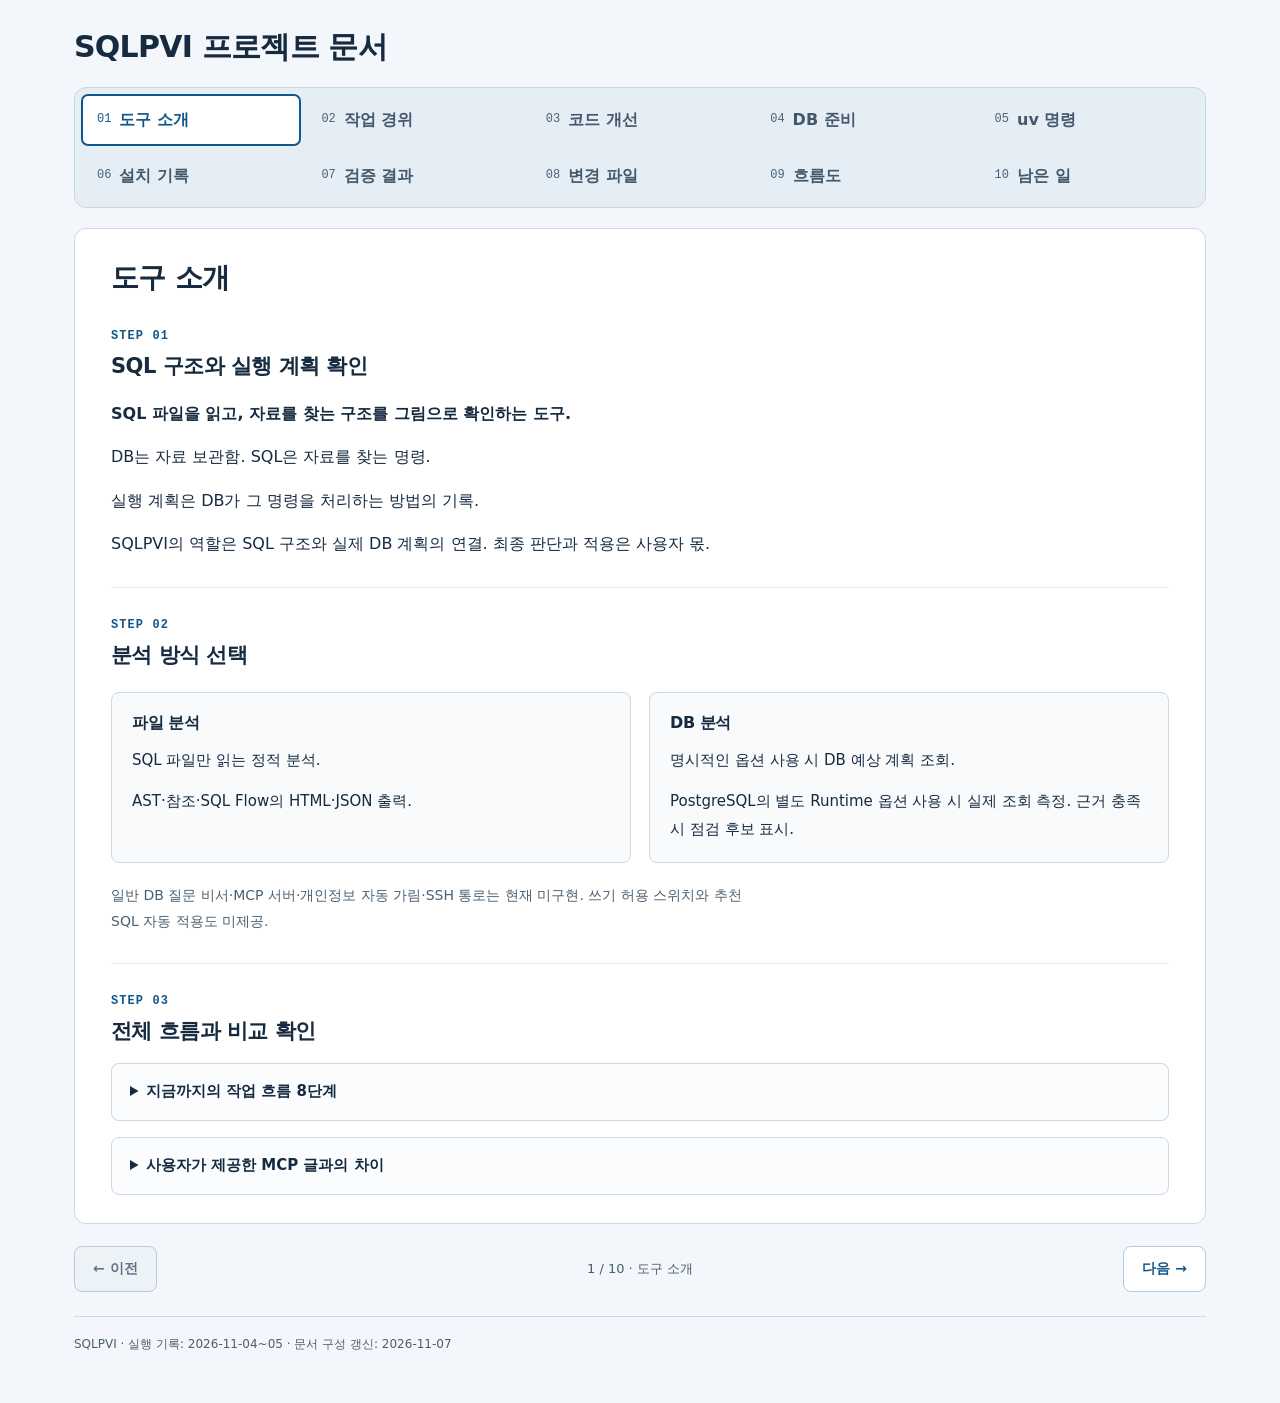
==== commit 43e137ee: "docs: 문서 탭 구성과 가독성 개선" ====
--- a/docs/index.html
+++ b/docs/index.html
@@ -3,16 +3,61 @@
 <head>
 <meta charset="utf-8">
 <meta name="viewport" content="width=device-width, initial-scale=1">
-<meta http-equiv="Content-Security-Policy" content="default-src 'none'; img-src data:; style-src 'unsafe-inline'; base-uri 'none'; form-action 'none'">
+<meta http-equiv="Content-Security-Policy" content="default-src 'none'; img-src data:; style-src 'unsafe-inline'; script-src 'sha256-qJzeX9ZmzbJapPkyjEt1x/uv5OFGJEZi01jSWzLUFS4='; base-uri 'none'; form-action 'none'">
 <link rel="icon" href="data:,">
-<title>SQLPVI 작업 경위와 현재 상태 · 2026-11-05</title>
+<title>SQLPVI 프로젝트 문서</title>
 <style>
-:root{color-scheme:light;--ink:#172b40;--muted:#4b5f70;--line:#ccd8e3;--blue:#125789;--red:#a52323;--red-bg:#fff1ef;--green:#17684c;--amber:#82510b}
-*{box-sizing:border-box}html{scroll-padding-top:24px}body{margin:0;background:#edf2f7;color:var(--ink);font:16px/1.75 "Malgun Gothic","Apple SD Gothic Neo",system-ui,sans-serif}main{max-width:1200px;margin:auto;padding:32px 24px 64px}h1,h2,h3{line-height:1.4;letter-spacing:-.025em}h1{font-size:34px;margin:4px 0 14px}h2{font-size:25px;margin:0 0 20px}h3{font-size:19px;margin:22px 0 10px}p{margin:10px 0}a{color:var(--blue);text-underline-offset:3px}a:focus-visible,summary:focus-visible{outline:3px solid #135d91;outline-offset:4px}.eyebrow{font-size:13px;letter-spacing:.06em;font-weight:700;color:var(--muted)}.lead{font-size:18px;max-width:920px}.muted,.note{color:var(--muted)}.note{font-size:14px}.path{overflow-wrap:anywhere}code{font:14px/1.6 Consolas,"Malgun Gothic",monospace;overflow-wrap:anywhere;background:#eaf0f5;padding:2px 5px;border-radius:4px}pre{white-space:pre-wrap;overflow-wrap:anywhere;background:#10263b;color:#eaf4fb;padding:16px 18px;border-radius:8px;font:13px/1.7 Consolas,"Malgun Gothic",monospace}pre code{padding:0;color:inherit;background:none;font:inherit}section{margin-top:30px;background:white;border:1px solid var(--line);border-radius:12px;padding:28px}.attention{border:1px solid #dda7a0;border-left:6px solid var(--red);background:var(--red-bg);padding:18px 22px;border-radius:10px;margin:24px 0}.attention h2{font-size:21px;margin-bottom:12px;color:var(--red)}.attention p{margin:8px 0}.status-grid{display:grid;grid-template-columns:repeat(3,minmax(0,1fr));gap:14px;margin:24px 0}.status{background:white;border:1px solid var(--line);border-radius:9px;padding:16px 18px}.status strong{display:block;font-size:20px;line-height:1.5}.good{color:var(--green)}.bad{color:var(--red)}.pending{color:var(--amber)}nav{background:#e3ecf4;border:1px solid var(--line);padding:18px 22px;border-radius:10px}nav ol{display:grid;grid-template-columns:1fr 1fr;gap:5px 24px;margin:0;padding-left:24px}ul,ol{padding-left:24px}li+li{margin-top:6px}.table-wrap{overflow-x:auto;border:1px solid var(--line);border-radius:8px;margin:15px 0}table{border-collapse:collapse;width:100%;font-size:14px;line-height:1.7}th,td{text-align:left;vertical-align:top;padding:12px 14px;border-bottom:1px solid var(--line);overflow-wrap:anywhere}th{background:#e8f0f6;font-weight:800}tr:last-child td{border-bottom:0}tbody tr:nth-child(even){background:#f8fafc}.wide{min-width:800px}.label{display:inline-block;padding:1px 9px;border-radius:20px;font-size:12px;font-weight:700;white-space:nowrap}.pass{background:#e4f3eb;color:var(--green)}.fail{background:#fde8e5;color:var(--red)}.wait{background:#fff0d5;color:var(--amber)}.quote{border-left:4px solid #90a7bb;margin:16px 0;padding:2px 18px;background:#f5f8fb}figure{margin:22px 0}.diagram{overflow:auto;background:#f8fafc;border:1px solid var(--line);border-radius:8px;padding:16px}figcaption{font-size:14px;color:var(--muted);margin-top:8px}.diagram-gallery figure{border-top:1px solid var(--line);padding-top:20px}.diagram-gallery .diagram{background:white}.diagram-gallery h3{margin-top:0}details{margin:18px 0;border:1px solid var(--line);border-radius:8px;padding:12px 16px}summary{cursor:pointer;font-weight:700}.split{display:grid;grid-template-columns:1fr 1fr;gap:18px}.box{padding:16px 18px;border:1px solid var(--line);border-radius:8px;background:#f8fafc}.box h3{margin-top:0}.change-files{columns:2;column-gap:30px}.change-files li{break-inside:avoid;margin:0 0 8px}.timeline td:first-child{width:52px;font-weight:800}.small{font-size:14px}footer{font-size:14px;color:var(--muted);margin-top:28px;padding-top:18px;border-top:1px solid var(--line)}@media(max-width:760px){main{padding:22px 14px 44px}h1{font-size:27px}h2{font-size:22px}section{padding:20px 16px}.status-grid,.split{grid-template-columns:1fr}nav ol{grid-template-columns:1fr}.change-files{columns:1}th,td{padding:10px}.lead{font-size:16px}}@media print{body{background:white;font-size:11pt}main{max-width:none;padding:0}section{break-inside:auto;border:0;padding:12px 0;margin-top:18px}nav{display:none}.table-wrap{overflow:visible}.wide{min-width:0}a{color:inherit}pre{background:#f1f1f1;color:black}h2,h3{break-after:avoid}}
-
+:root{color-scheme:light;--ink:#172b40;--muted:#4b5f70;--line:#ccd8e3;--blue:#125789;--red:#a52323;--green:#17684c;--amber:#82510b}
+*{box-sizing:border-box}
+body{margin:0;background:#f3f6fa;color:var(--ink);font:16px/1.85 "Malgun Gothic","Apple SD Gothic Neo",system-ui,sans-serif;word-break:keep-all}
+main{max-width:1180px;margin:auto;padding:24px 24px 48px;min-width:0}
+h1,h2,h3,h4{line-height:1.5;letter-spacing:-.025em}
+.page-title{margin:0 0 18px;font-size:30px}h2{margin:0 0 16px;font-size:28px}h3{font-size:21px;margin:0 0 16px}h4{font-size:16px;margin:0 0 12px}
+p{margin:0 0 14px;max-width:72ch;overflow-wrap:anywhere}p:last-child{margin-bottom:0}
+a{color:var(--blue);text-underline-offset:4px}
+a:focus-visible,button:focus-visible,summary:focus-visible,.doc-panel:focus-visible{outline:3px solid var(--blue);outline-offset:4px}
+button{font:inherit;cursor:pointer}button:disabled{cursor:default;color:#637383;background:#edf2f7}
+[hidden]{display:none!important}
+.skip-link{position:absolute;left:24px;top:-100px;z-index:5;background:white;padding:10px 16px}.skip-link:focus{top:8px}
+.topic-nav{position:sticky;top:12px;z-index:2;padding:6px;background:#e5edf5;border:1px solid #c7d5e2;border-radius:12px}
+.tabs{display:grid;grid-template-columns:repeat(5,minmax(0,1fr));gap:4px}
+.tabs a{display:flex;align-items:center;gap:8px;min-height:46px;padding:9px 14px;border:2px solid transparent;border-radius:7px;color:#43586a;font-weight:700;text-decoration:none;white-space:nowrap}
+.tabs a span{font:12px/1.4 Consolas,monospace;color:#4b6379}
+.tabs a:hover{background:#f6f9fc}.tabs a[aria-selected="true"]{background:white;border-color:var(--blue);color:var(--blue)}
+.tabs a[aria-selected="true"] span{color:var(--blue)}
+.doc-panel{margin-top:20px;padding:28px 36px;background:white;border:1px solid var(--line);border-radius:12px;scroll-margin-top:140px}
+.section-intro,.note,figcaption{font-size:14px;color:var(--muted)}
+.step{padding:28px 0;border-top:1px solid #e1e8ef}.step:first-of-type{border-top:0;padding-top:12px}.step:last-child{padding-bottom:0}
+.step-label{display:block;margin-bottom:6px;font:700 12px/1.5 Consolas,monospace;letter-spacing:.09em;color:var(--blue)}
+.takeaway{font-weight:700}.split{display:grid;grid-template-columns:1fr 1fr;gap:18px;margin:20px 0}
+.box{padding:18px 20px;border:1px solid var(--line);border-radius:8px;background:#f8fafc}
+.box p{font-size:15px}.box p+p{margin-top:12px}
+code{font:14px/1.7 Consolas,"Malgun Gothic",monospace;overflow-wrap:anywhere;background:#edf2f7;padding:2px 5px;border-radius:4px}
+pre{margin:18px 0;white-space:pre-wrap;overflow-wrap:anywhere;background:#10263b;color:#eaf4fb;padding:16px 18px;border-radius:8px;font:13px/1.8 Consolas,"Malgun Gothic",monospace}
+pre code{padding:0;background:none;color:inherit;font:inherit}
+details{margin:16px 0 0;border:1px solid var(--line);border-radius:8px;background:#fbfcfe;min-width:0}
+summary{cursor:pointer;padding:14px 18px;font-size:15px;font-weight:700;overflow-wrap:anywhere}
+details[open]>summary{border-bottom:1px solid var(--line);margin-bottom:18px}
+details>:not(summary){margin-left:18px;margin-right:18px}details>:last-child{margin-bottom:18px}
+details p{font-size:15px}details>details{margin-bottom:18px}
+.event{padding:18px 0;border-top:1px solid var(--line)}.event:first-of-type{padding-top:0;border-top:0}.event p{font-size:15px}
+ul,ol{padding-left:24px}li+li{margin-top:12px}
+.table-wrap{overflow-x:auto;border:1px solid var(--line);border-radius:8px;margin:18px 0;max-width:100%}
+table{border-collapse:collapse;width:100%;font-size:14px;line-height:1.9}th,td{text-align:left;vertical-align:top;padding:14px 16px;border-bottom:1px solid var(--line);overflow-wrap:anywhere}
+th{background:#edf2f7;font-weight:700}tr:last-child td{border-bottom:0}tbody tr:nth-child(even){background:#f8fafc}.wide{min-width:760px}
+.label{display:inline-block;padding:2px 8px;border-radius:4px;font-size:12px;font-weight:700;white-space:nowrap}
+.pass{background:#e4f3eb;color:var(--green)}.fail{background:#fde8e5;color:var(--red)}.wait{background:#fff0d5;color:var(--amber)}
+.change-files{columns:2;column-gap:28px}.change-files li{break-inside:avoid;margin:0 0 12px}
+figure{margin:20px 0}.diagram{overflow:auto;background:#f8fafc;border:1px solid var(--line);border-radius:8px;padding:16px}figcaption{margin-top:12px}
+.panel-navigation{display:flex;align-items:center;justify-content:space-between;gap:16px;margin-top:22px}
+.panel-navigation button{min-height:46px;padding:8px 18px;border:1px solid #b7cadb;border-radius:8px;background:white;color:var(--blue);font-size:14px;font-weight:700}
+.panel-navigation button:disabled{color:#637383;background:#edf2f7}.panel-navigation p{margin:0;color:var(--muted);font-size:13px;text-align:center}
+footer{margin-top:24px;padding-top:16px;border-top:1px solid var(--line);font-size:12px;color:var(--muted)}
+@media(max-width:760px){main{padding:12px 12px 32px}.topic-nav{top:0;border-radius:8px}.tabs{display:flex;overflow-x:auto;gap:4px;padding:2px}.tabs a{flex:0 0 auto;min-height:44px;padding:8px 12px}.doc-panel{margin-top:14px;padding:22px 18px;scroll-margin-top:80px}h2{font-size:24px}h3{font-size:19px}.step{padding:24px 0}.split{grid-template-columns:1fr}.change-files{columns:1}.panel-navigation{gap:8px}.panel-navigation button{padding:8px 12px}.panel-navigation p{max-width:120px}th,td{padding:12px}.diagram{padding:12px}}
+@media print{body{background:white;font-size:11pt}main{max-width:none;padding:0}.topic-nav,.panel-navigation,.skip-link{display:none!important}.doc-panel,.doc-panel[hidden]{display:block!important;border:0;padding:16px 0;margin-top:0}.step{break-inside:auto}.wide{min-width:0}.table-wrap{overflow:visible}details{border:0}summary{padding-left:0}details::details-content{content-visibility:visible;display:block}a{color:inherit}pre{background:#f1f1f1;color:black}h2,h3,h4{break-after:avoid}}
 .flow{list-style:none;margin:0;padding:0;display:flex;flex-direction:column;gap:28px}
 .flow>li{position:relative;min-width:0;margin:0}
-.flow>li:not(:last-child)::after{content:"↓";position:absolute;bottom:-29px;left:50%;transform:translateX(-50%);font-size:22px;font-weight:700;line-height:28px;color:#48677e}
+.flow>li:not(:last-child)::after{content:"↓" / "";position:absolute;bottom:-29px;left:50%;transform:translateX(-50%);font-size:22px;font-weight:700;line-height:28px;color:#48677e}
 .flow-node{min-height:64px;display:flex;flex-direction:column;justify-content:center;gap:6px;padding:14px 16px;border:1px solid #9eb8cd;border-radius:8px;background:#e8f0f7;text-align:center;overflow-wrap:anywhere}
 .flow-node strong{font-size:15px;line-height:1.6}.flow-node span{font-size:14px;line-height:1.7;color:#43586a}
 .flow-node.decision{background:#fff5df;border-color:#c2a165;border-style:dashed}
@@ -21,57 +66,52 @@
 .flow-label{margin:0 0 12px;font-size:13px;font-weight:800;text-align:center;color:#125789;overflow-wrap:anywhere}
 .flow-note{padding:14px;border:1px dashed #a5bacb;border-radius:6px;text-align:center;font-size:14px;color:#43586a}
 .history-flow>li:last-child .flow-node{background:#fff0ed;border-color:#c87870}
-@media(min-width:1000px){.flow-row{flex-direction:row;gap:28px}.flow-row>li{flex:1;display:flex}.flow-row .flow-node{width:100%}.flow-row>li:not(:last-child)::after{content:"→";left:auto;right:-24px;top:50%;bottom:auto;transform:translateY(-50%)}
+@media(min-width:1000px){.flow-row{flex-direction:row;gap:28px}.flow-row>li{flex:1;display:flex}.flow-row .flow-node{width:100%}.flow-row>li:not(:last-child)::after{content:"→" / "";left:auto;right:-24px;top:50%;bottom:auto;transform:translateY(-50%)}
 .history-flow{display:grid;grid-template-columns:repeat(4,minmax(0,1fr));gap:36px 28px}.history-flow .flow-node{height:100%;min-height:138px}.history-flow>li:nth-child(5){grid-column:4;grid-row:2}.history-flow>li:nth-child(6){grid-column:3;grid-row:2}.history-flow>li:nth-child(7){grid-column:2;grid-row:2}.history-flow>li:nth-child(8){grid-column:1;grid-row:2}
-.history-flow>li:nth-child(-n+3)::after{content:"→";left:auto;right:-24px;top:50%;bottom:auto;transform:translateY(-50%)}.history-flow>li:nth-child(4)::after{bottom:-33px}.history-flow>li:nth-child(n+5):not(:last-child)::after{content:"←";left:-24px;top:50%;bottom:auto;transform:translateY(-50%)}}
+.history-flow>li:nth-child(-n+3)::after{content:"→" / "";left:auto;right:-24px;top:50%;bottom:auto;transform:translateY(-50%)}.history-flow>li:nth-child(4)::after{bottom:-33px}.history-flow>li:nth-child(n+5):not(:last-child)::after{content:"←" / "";left:-24px;top:50%;bottom:auto;transform:translateY(-50%)}}
 @media(max-width:760px){.flow-branches{grid-template-columns:1fr}.flow-node{padding:12px}.flow-branch{padding:12px}}
-@media print{.flow-row{flex-direction:column}.flow-branches{grid-template-columns:1fr}.history-flow{display:flex}.flow-node{break-inside:avoid}.flow>li:not(:last-child)::after,.history-flow>li:not(:last-child)::after{content:"↓";left:50%;right:auto;top:auto;bottom:-29px;transform:translateX(-50%)}}
+@media print{.flow-row{flex-direction:column}.flow-branches{grid-template-columns:1fr}.history-flow{display:flex}.flow-node{break-inside:avoid}.flow>li:not(:last-child)::after,.history-flow>li:not(:last-child)::after{content:"↓" / "";left:50%;right:auto;top:auto;bottom:-29px;transform:translateX(-50%)}}
 
 </style>
 </head>
 <body>
+<a class="skip-link" href="#purpose">본문으로 이동</a>
 <main>
-<header>
-<div class="eyebrow">SQLPVI · 검토용 작업 기록 · 2026-11-05</div>
-<h1>무엇을 바꿨고, 어디까지 확인했는가</h1>
-<p class="lead">사용자 요청 → 제가 선택한 작업 → 실제 변경 → 검사 결과 → 남은 문제의 순서로 정리한 기록. 성공한 검사와 실패한 설치의 분리. 아래 명령문은 경위를 확인하기 위한 기록이며, 현재 추가 실행 요청 없음.</p>
-<p class="path"><strong>작업 프로젝트:</strong> <code>D:\01_Programming\08_AI\Agent\sql-plan-visualizer</code></p>
-<p class="note">근거: 대화에 남은 사용자 실행 결과, 제가 확인한 도구 실행 결과, 현재 코드, 저장된 Phase 완료 문서. 과거 문서만 확인한 항목은 새 실행으로 표시하지 않음.</p>
-</header>
-
-<div class="attention" role="note">
-<h2>먼저 확인할 사실</h2>
-<p><strong>uv 신규 설치 복구: 아직 미완료.</strong> 기존 캐시의 파일 접근 오류 재현. 새 캐시에 필요한 다운로드는 이 셸에서 차단. 정상적인 새 환경 설치를 끝냈다는 근거 없음.</p>
-<p><strong>잘못된 폴더에서 실행된 안내 명령 1건.</strong> 제가 첫 안내에 대상 프로젝트 경로를 넣지 않았고, 사용자가 올린 결과의 위치는 <code>boiler-ops-agent</code>. 해당 결과를 SQLPVI 복구 성공으로 판단하지 않음.</p>
-<p><strong>사용자가 각각 지정하지 않은 코드 개선 3건.</strong> “우리 코드 고치기” 요청을 제가 출력 폴더·SQL Server 힌트·해시 추천의 개선으로 구체화. 개별 기능을 사용자에게 선택받은 것은 아님. 구체적 범위와 검증 결과는 아래 기록.</p>
-<p><strong>추가 설치보다 경위 검토를 우선한 상태.</strong> 사용자의 “한번 체크” 요청에 따른 현재 기록 작성.</p>
-</div>
-
-<div class="status-grid" aria-label="현재 확인 상태">
-<div class="status"><span class="label pass">실제 검사 통과</span><strong class="good">전체 258개</strong><p class="small">PostgreSQL·MariaDB·SQL Server 통합 검사 포함. 2026-11-05 실행, Skip 없음.</p></div>
-<div class="status"><span class="label fail">복구 미완료</span><strong class="bad">uv 신규 설치</strong><p class="small">기존 환경의 실행 성공과 새 환경의 설치 성공은 별도 항목.</p></div>
-<div class="status"><span class="label pass">HTML/CSS 직접 표시</span><strong class="good">문서 흐름도 10개</strong><p class="small">상자·분기·화살표를 HTML/CSS로 작성. 별도 이미지·실행 도구 없이 브라우저에서 표시. Markdown의 Mermaid 유지.</p></div>
-</div>
-
-<nav aria-label="기록 목차"><ol>
-<li><a href="#purpose">도구의 목적과 작업 흐름도</a></li>
-<li><a href="#history">요청과 실행의 전체 경위</a></li>
-<li><a href="#changes">코드 개선 3건의 정확한 범위</a></li>
-<li><a href="#database">DB 준비를 반복 요청한 이유</a></li>
-<li><a href="#commands">uv 명령의 뜻과 영향 범위</a></li>
-<li><a href="#install">설치 시도별 실패·미완료 기록</a></li>
-<li><a href="#verification">검사 결과와 과거 기록의 구분</a></li>
-<li><a href="#files">변경 파일·판단·승인 경계</a></li>
-<li><a href="#pictures">문서에 넣은 실제 그림 10개</a></li>
-<li><a href="#remaining">현재 남은 일과 확인 근거</a></li>
-</ol></nav>
-
-<section id="purpose">
-<h2>1. 도구의 목적과 작업 흐름도</h2>
-<p><strong>SQLPVI의 목적: SQL 파일의 구조와 DB 실행 계획을 그림·보고서로 확인.</strong> DB는 자료 보관함, SQL은 자료를 찾는 명령. 실행 계획은 DB가 그 명령을 처리하려는 방법의 기록.</p>
-<div class="split"><div class="box"><h3>현재 가능한 일</h3><p>파일만 읽는 구조 분석. DB에 연결한 예상 계획 조회. 사용자가 별도 옵션을 준 PostgreSQL 조회의 실제 측정. 근거가 있는 점검 후보의 HTML·JSON 표시.</p></div><div class="box"><h3>현재 제품에 없는 일</h3><p>자연어 질문을 받는 일반 DB 비서, MCP 서버, 개인정보 자동 가림, SSH 접속 통로, 쓰기 허용 스위치, 추천 SQL 자동 적용.</p></div></div>
+<h1 class="page-title">SQLPVI 프로젝트 문서</h1>
+<nav class="topic-nav" aria-label="문서 주제 선택"><div class="tabs">
+<a id="tab-purpose" href="#purpose" data-title="도구 소개"><span>01</span>도구 소개</a>
+<a id="tab-history" href="#history" data-title="작업 경위"><span>02</span>작업 경위</a>
+<a id="tab-changes" href="#changes" data-title="코드 개선"><span>03</span>코드 개선</a>
+<a id="tab-database" href="#database" data-title="DB 준비"><span>04</span>DB 준비</a>
+<a id="tab-commands" href="#commands" data-title="uv 명령"><span>05</span>uv 명령</a>
+<a id="tab-install" href="#install" data-title="설치 기록"><span>06</span>설치 기록</a>
+<a id="tab-verification" href="#verification" data-title="검증 결과"><span>07</span>검증 결과</a>
+<a id="tab-files" href="#files" data-title="변경 파일"><span>08</span>변경 파일</a>
+<a id="tab-pictures" href="#pictures" data-title="흐름도"><span>09</span>흐름도</a>
+<a id="tab-remaining" href="#remaining" data-title="남은 일"><span>10</span>남은 일</a>
+</div></nav>
+
+<section id="purpose" class="doc-panel" aria-labelledby="heading-purpose">
+<h2 id="heading-purpose">도구 소개</h2>
+<div class="step"><h3><span class="step-label">STEP 01</span>SQL 구조와 실행 계획 확인</h3>
+
+<p class="takeaway">SQL 파일을 읽고, 자료를 찾는 구조를 그림으로 확인하는 도구.</p>
+<p>DB는 자료 보관함. SQL은 자료를 찾는 명령.</p>
+<p>실행 계획은 DB가 그 명령을 처리하는 방법의 기록.</p>
+<p>SQLPVI의 역할은 SQL 구조와 실제 DB 계획의 연결. 최종 판단과 적용은 사용자 몫.</p>
+
+</div><div class="step"><h3><span class="step-label">STEP 02</span>분석 방식 선택</h3>
+
+<div class="split">
+<div class="box"><h4>파일 분석</h4><p>SQL 파일만 읽는 정적 분석.</p><p>AST·참조·SQL Flow의 HTML·JSON 출력.</p></div>
+<div class="box"><h4>DB 분석</h4><p>명시적인 옵션 사용 시 DB 예상 계획 조회.</p><p>PostgreSQL의 별도 Runtime 옵션 사용 시 실제 조회 측정. 근거 충족 시 점검 후보 표시.</p></div>
+</div>
+<p class="note">일반 DB 질문 비서·MCP 서버·개인정보 자동 가림·SSH 통로는 현재 미구현. 쓰기 허용 스위치와 추천 SQL 자동 적용도 미제공.</p>
+
+</div><div class="step"><h3><span class="step-label">STEP 03</span>전체 흐름과 비교 확인</h3>
+<details><summary>지금까지의 작업 흐름 8단계</summary>
 <figure><div class="diagram" role="group" aria-label="지금까지의 작업 흐름"><ol class="flow history-flow"><li><div class="flow-node"><strong>① 기존 작업 확인</strong><span>Phase 0~10의 범위와 기록 확인</span></div></li><li><div class="flow-node"><strong>② 격리 DB 준비</strong><span>드라이버·컨테이너 준비 / 사용자 실행 지원</span></div></li><li><div class="flow-node"><strong>③ SQL Server 연결 수정</strong><span>51433 충돌 확인 / mssql · 14330 사용</span></div></li><li><div class="flow-node"><strong>④ Phase 검증</strong><span>당시 전체 211개 통과 / 2026-11-04 기록</span></div></li><li><div class="flow-node"><strong>⑤ 문서·선택 기록</strong><span>문서 16개 정리 / 선택 HTML의 위치 이동</span></div></li><li><div class="flow-node"><strong>⑥ 코드 개선 3건</strong><span>출력 폴더·힌트·해시 / 전체 258개 통과</span></div></li><li><div class="flow-node"><strong>⑦ 남은 문제 확인</strong><span>uv 설치 복구 미완료 / 문서 그림 확인</span></div></li><li><div class="flow-node"><strong>⑧ 경위 검토 기록</strong><span>명령·변경·근거·실패의 구분과 기록 작성</span></div></li></ol></div><figcaption>번호 순서로 이어지는 작업 흐름. 넓은 화면의 위 줄은 왼쪽에서 오른쪽, 아래 줄은 오른쪽에서 왼쪽 순서. 좁은 화면은 위에서 아래 순서.</figcaption></figure>
-<h3>주신 MCP 글과의 관계</h3>
+</details><details><summary>사용자가 제공한 MCP 글과의 차이</summary>
 <div class="table-wrap"><table><thead><tr><th>구분</th><th>주신 글의 mcp-server-mysql</th><th>현재 SQLPVI</th></tr></thead><tbody>
 <tr><td>주목적</td><td>AI의 DB 구조 확인과 일반 조회</td><td>SQL 파일의 구조·참조·실행 계획 시각화</td></tr>
 <tr><td>사용 방식</td><td>MCP 연결 도구</td><td>CLI 명령과 로컬 Skill</td></tr>
@@ -79,40 +119,70 @@
 <tr><td>공통점</td><td colspan="2">읽기 중심 접근과 DB 권한 제한의 중요성</td></tr>
 <tr><td>개인정보 가림·SSH</td><td>글에서 소개한 기능</td><td>미구현</td></tr>
 </tbody></table></div><p class="note">비교 기준은 사용자가 제공한 글. 이 표에서 외부 도구의 최신 전체 기능·별 개수 재평가 없음.</p>
-</section>
-
-<section id="history">
-<h2>2. 요청과 실행의 전체 경위</h2>
-<p>사용자의 요청, 제가 한 일, 실제 결과를 같은 행에 배치. 성공과 무관하게 실패·재요청의 경위 포함.</p>
-<div class="table-wrap"><table class="wide timeline"><thead><tr><th>순서</th><th>요청·상황</th><th>작업·안내</th><th>확인 결과·남은 한계</th></tr></thead><tbody>
-<tr><td>01</td><td>기존 작업 확인과 계속 진행 요청</td><td>프로젝트 계획·단계별 구현·검사 상태 확인 및 후속 작업 진행</td><td>단계별 완료 내용은 저장된 Phase 문서로 추적. 현재 사용자 대화에 없는 과거 세부 실행을 새로 지어내지 않음.</td></tr>
-<tr><td>02</td><td>셸의 PyPI·DockSlate 접근 제한</td><td>사용자에게 일반 PowerShell의 패키지·테스트 DB 준비 명령 안내</td><td>사용자가 DockSlate 실행 및 PostgreSQL·MariaDB Healthy 결과 제공.</td></tr>
-<tr><td>03</td><td><code>uv sync --locked</code> 실패</td><td>기존 설치 환경과 캐시를 사용해 검사를 계속하는 경로 확보</td><td><code>setuptools 84.2.1 / entry_points.txt / os error 5</code>. 신규 설치 문제가 해결된 것으로 처리하지 않음.</td></tr>
-<tr><td>04</td><td>SQL Server 지원을 위한 드라이버·Lock 갱신 승인</td><td><code>pymssql==2.4.6</code> 사용. 사용자 실행으로 Lock 갱신과 드라이버 설치</td><td>패키지명이 별도 줄로 실행되어 실패한 명령 뒤, 한 줄 설치 명령으로 성공. Lock의 전체 패키지 수 16개.</td></tr>
-<tr><td>05</td><td>SQL Server 컨테이너 Healthy, 호스트 접속 실패</td><td>상태·로그·재시작 결과와 Windows 포트 예약 범위 확인</td><td>51433이 예약 구간 51356~51455와 충돌. 컨테이너 내부 Healthy와 Windows 포트 접근 가능성은 별도 상태.</td></tr>
-<tr><td>06</td><td>예약 포트를 피한 연결 필요</td><td>Compose 서비스 <code>mssql</code>, 포트 <code>14330</code> 사용. 기존 <code>sqlserver</code> 컨테이너 보존</td><td>사용자가 새 컨테이너·init 실행. 새 DB의 customers 500행, orders 10000행 결과 제공. 기존 컨테이너 삭제 없음.</td></tr>
-<tr><td>07</td><td>실제 다중 DB 검증과 추천 단계 진행</td><td>SQL Server 미실행 계획 수집·권한·Timeout·연결 정리, PostgreSQL 디스크 정렬 추천 검증</td><td>2026-11-04 Phase 10 시점: 전체 211 passed, Skip 없음. Git 저장소·Remote 부재로 Git/PR 미완료.</td></tr>
-<tr><td>08</td><td>MCP 글과 우리 작업의 차이를 완료 뒤 구분해 달라는 요청</td><td>일반 DB 조회 비서와 SQL 분석 도구의 목적 차이 기록</td><td>MCP·개인정보 가림·SSH 기능을 새로 추가하는 작업으로 해석하지 않음.</td></tr>
-<tr><td>09</td><td>문서 수정, 그림 추가, 짧은 명사형 문장 요청</td><td>README·기획서·운영 규칙·화면 설계·Phase 지침 등 16개 문서 정리. 당시 Mermaid 9개 추가</td><td>과거 시험 수치·날짜 보존. 비어 있던 완료 기준과 체크의 재구성은 제 판단으로 진행. 당시 Mermaid 실제 렌더링은 미검증.</td></tr>
-<tr><td>10</td><td>완료 전 누락 재검토 및 대신 내린 선택의 HTML 기록 요청</td><td>출력 폴더 준비 안내·HTML 특수문자 검사 누락 수정. 선택 기록 작성</td><td>사용자의 초기 저장소 밖 요청에 따라 Temp 사용. 이후 사용자 이동 지시로 프로젝트 <code>work-records</code>에 이동. 이전 Temp 파일 제거·이동 전후 내용 일치 확인.</td></tr>
-<tr><td>11</td><td>“참고해서 우리쪽 코드 고치면 안돼?” 요청</td><td>제가 출력 폴더 자동 생성·SQL Server 힌트 일부 허용·해시 추천 추가를 작업 범위로 선택</td><td>사용자가 세 항목을 각각 지정한 것은 아님. 이 선택에 따른 코드 변경·검사의 내용은 다음 절.</td></tr>
-<tr><td>12</td><td>실제 DB 검사를 위한 포트 응답 없음</td><td>DockSlate 실행과 DB 컨테이너 시작의 차이 설명. 세 컨테이너 시작 명령 안내</td><td>사용자가 컨테이너 네 개의 실행 화면 제공. 이후 55432·53306·14330 응답 확인. 네 번째는 보존한 예전 SQL Server.</td></tr>
-<tr><td>13</td><td>코드 개선 전후 검증</td><td>회귀 검사 추가 → 변경 전 실패 확인 → 구현 → 실제 DB 포함 전체 검사</td><td>변경 전 9 failed / 102 passed. 같은 검사 변경 후 111 passed. 전체 258 passed in 18.89s, Skip 없음.</td></tr>
-<tr><td>14</td><td>“uv 신규 설치 권한 오류, Mermaid 실제 표시 해” 요청</td><td>별도 새 가상환경의 설치 시도와 프로젝트 Wheel 빌드로 오류 재현</td><td>캐시 접근 오류와 PyPI 접속 제한이 모두 확인됨. 기존 환경 실행 성공으로 새 설치 완료를 대신하지 않음.</td></tr>
-<tr><td>15</td><td>Mermaid 실제 표시 확인</td><td>공개 Mermaid 12.3.0으로 당시 10개 렌더링. SVG 생성·문서 연결·원문 보존</td><td>당시 10개 렌더링 성공. 이후 별도 SVG 삭제와 Markdown Mermaid 전환, HTML/CSS 직접 표시의 후속 기록으로 구분.</td></tr>
-<tr><td>16</td><td>기존 캐시 실패와 셸 다운로드 제한</td><td>새 캐시와 복사 방식으로 일반 PowerShell 설치 요청</td><td>첫 명령에 대상 경로가 없어 현재 PowerShell 폴더에 따라 다른 프로젝트에 적용될 수 있었음.</td></tr>
-<tr><td>17</td><td>사용자 실행 결과의 경로가 <code>boiler-ops-agent</code></td><td>해당 결과를 SQLPVI 성공으로 사용하지 않고, <code>--directory</code>를 포함한 수정 명령 안내</td><td>사용자 출력: 24 packages / Checked 22 packages. SQLPVI의 16 packages와 다른 프로젝트 결과. 설치·삭제 표시가 없는 출력이나, 그 프로젝트 전체 상태를 별도로 검사한 것은 아님.</td></tr>
-<tr><td>18</td><td>“왜 자꾸 시키나”, “이상한 것 같다”, “한번 체크” 요청</td><td>추가 설치 진행보다 경위 검토 우선. 이 HTML 작성</td><td>경로를 넣은 수정 명령의 SQLPVI 실행 결과는 아직 없음. 새 캐시 설치 복구는 미완료.</td></tr>
-<tr><td>19</td><td>검토 HTML을 docs/index로 보관하고 향후 Git에서 확인할 수 있게 해 달라는 요청</td><td>본문 보존 후 <code>docs/index.html</code>로 이동. 선택 기록도 docs로 이동. 샘플 보고서의 docs/examples 보관과 내부 상대 링크 정리.</td><td>로컬 문서 준비. 실제 GitHub Pages 설정·Push·웹 게시 미수행. 이후 게시 폴더 <code>/docs</code> 선택 가능.</td></tr>
-<tr><td>20</td><td>제공한 기획서를 현재 프로젝트에 맞춰 기획서.md로 작성 요청</td><td>20개 절 유지. 실제 CLI·모델·버전·지원 범위 반영. 구현·미구현·미검증 항목 분리.</td><td>기존 계약 원본 유지. 정적 CLI의 HTML·JSON 예제 확인. 전체 DB 검사의 재실행 없음.</td></tr>
-<tr><td>21</td><td>docs/diagrams 내용 삭제와 기획서 그림의 Mermaid 전환 요청</td><td>별도 SVG 파일 10개 삭제. 기획서의 그림 4개와 기존 Markdown 그림 10개를 Mermaid 직접 표시로 전환. 삭제 파일로 향하던 링크 제거.</td><td>2026-11-06 후속 확인: 기획서 Mermaid 4개 실제 렌더링 성공, Console Error/Warning 없음. 이 경위 HTML의 내장 그림은 별도 파일 없이 표시 가능.</td></tr>
-<tr><td>22</td><td>HTML도 그림 파일 대신 코드로 직접 그려 달라는 요청</td><td>이 문서의 전체 작업 흐름 1개와 문서 흐름도 10개를 HTML/CSS의 상자·분기·화살표로 작성. 인라인 SVG와 SVG 이미지 데이터 제거.</td><td>Markdown은 Mermaid 유지. 문서 HTML은 그림 파일·Mermaid 실행 도구·외부 라이브러리 없이 표시. 제품 SQLPVI의 실행 코드 변경 없음.</td></tr>
-</tbody></table></div>
-</section>
-
-<section id="changes">
-<h2>3. 코드 개선 3건의 정확한 범위</h2>
-<h3>3-1. 출력 폴더 자동 생성</h3>
+
+</details>
+</div>
+</section>
+
+<section id="history" class="doc-panel" aria-labelledby="heading-history">
+<h2 id="heading-history">작업 경위</h2><p class="section-intro">한 단계의 결과 확인 후 다음 단계로 이동. 원래 요청·작업·실패 기록은 각 단계의 세부 내용에 보존.</p>
+<div class="step"><h3><span class="step-label">STEP 01</span>기존 작업과 실행 환경 확인</h3>
+<p>계획·Phase 기록 확인 후 기존 환경에서 검사 진행. 새 설치의 파일 접근 오류는 별도 미해결 항목으로 보존.</p><details><summary>01~03 요청·진행·결과</summary>
+<article class="event"><h4>01. 기존 작업 확인과 계속 진행 요청</h4><p><strong>진행:</strong> 프로젝트 계획·단계별 구현·검사 상태 확인 및 후속 작업 진행</p><p><strong>결과:</strong> 단계별 완료 내용은 저장된 Phase 문서로 추적. 현재 사용자 대화에 없는 과거 세부 실행을 새로 지어내지 않음.</p></article>
+<article class="event"><h4>02. 셸의 PyPI·DockSlate 접근 제한</h4><p><strong>진행:</strong> 사용자에게 일반 PowerShell의 패키지·테스트 DB 준비 명령 안내</p><p><strong>결과:</strong> 사용자가 DockSlate 실행 및 PostgreSQL·MariaDB Healthy 결과 제공.</p></article>
+<article class="event"><h4>03. <code>uv sync --locked</code> 실패</h4><p><strong>진행:</strong> 기존 설치 환경과 캐시를 사용해 검사를 계속하는 경로 확보</p><p><strong>결과:</strong> <code>setuptools 84.2.1 / entry_points.txt / os error 5</code>. 신규 설치 문제가 해결된 것으로 처리하지 않음.</p></article>
+</details>
+</div><div class="step"><h3><span class="step-label">STEP 02</span>SQL Server 연결과 Phase 검증</h3>
+<p>드라이버 설치 뒤 포트 충돌 해결. 당시 Phase 10의 전체 211개 검사 통과.</p><details><summary>04~07 요청·진행·결과</summary>
+<article class="event"><h4>04. SQL Server 지원을 위한 드라이버·Lock 갱신 승인</h4><p><strong>진행:</strong> <code>pymssql==2.4.6</code> 사용. 사용자 실행으로 Lock 갱신과 드라이버 설치</p><p><strong>결과:</strong> 패키지명이 별도 줄로 실행되어 실패한 명령 뒤, 한 줄 설치 명령으로 성공. Lock의 전체 패키지 수 16개.</p></article>
+<article class="event"><h4>05. SQL Server 컨테이너 Healthy, 호스트 접속 실패</h4><p><strong>진행:</strong> 상태·로그·재시작 결과와 Windows 포트 예약 범위 확인</p><p><strong>결과:</strong> 51433이 예약 구간 51356~51455와 충돌. 컨테이너 내부 Healthy와 Windows 포트 접근 가능성은 별도 상태.</p></article>
+<article class="event"><h4>06. 예약 포트를 피한 연결 필요</h4><p><strong>진행:</strong> Compose 서비스 <code>mssql</code>, 포트 <code>14330</code> 사용. 기존 <code>sqlserver</code> 컨테이너 보존</p><p><strong>결과:</strong> 사용자가 새 컨테이너·init 실행. 새 DB의 customers 500행, orders 10000행 결과 제공. 기존 컨테이너 삭제 없음.</p></article>
+<article class="event"><h4>07. 실제 다중 DB 검증과 추천 단계 진행</h4><p><strong>진행:</strong> SQL Server 미실행 계획 수집·권한·Timeout·연결 정리, PostgreSQL 디스크 정렬 추천 검증</p><p><strong>결과:</strong> 2026-11-04 Phase 10 시점: 전체 211 passed, Skip 없음. 당시 Git 저장소·Remote 부재로 Git/PR 미완료.</p></article>
+</details>
+</div><div class="step"><h3><span class="step-label">STEP 03</span>목적 비교와 문서 정리</h3>
+<p>MCP 글과 SQLPVI의 범위 비교. 문서·그림·대신 내린 선택의 기록 정리.</p><details><summary>08~10 요청·진행·결과</summary>
+<article class="event"><h4>08. MCP 글과 우리 작업의 차이를 완료 뒤 구분해 달라는 요청</h4><p><strong>진행:</strong> 일반 DB 조회 비서와 SQL 분석 도구의 목적 차이 기록</p><p><strong>결과:</strong> MCP·개인정보 가림·SSH 기능을 새로 추가하는 작업으로 해석하지 않음.</p></article>
+<article class="event"><h4>09. 문서 수정, 그림 추가, 짧은 명사형 문장 요청</h4><p><strong>진행:</strong> README·기획서·운영 규칙·화면 설계·Phase 지침 등 16개 문서 정리. 당시 Mermaid 9개 추가</p><p><strong>결과:</strong> 과거 시험 수치·날짜 보존. 비어 있던 완료 기준과 체크의 재구성은 제 판단으로 진행. 당시 Mermaid 실제 렌더링은 미검증.</p></article>
+<article class="event"><h4>10. 완료 전 누락 재검토 및 대신 내린 선택의 HTML 기록 요청</h4><p><strong>진행:</strong> 출력 폴더 준비 안내·HTML 특수문자 검사 누락 수정. 선택 기록 작성</p><p><strong>결과:</strong> 사용자의 초기 저장소 밖 요청에 따라 Temp 사용. 이후 사용자 이동 지시로 프로젝트 <code>work-records</code>에 이동. 이전 Temp 파일 제거·이동 전후 내용 일치 확인.</p></article>
+</details>
+</div><div class="step"><h3><span class="step-label">STEP 04</span>코드 개선과 실제 DB 검사</h3>
+<p>출력 폴더·Table Hint·해시 추천의 세 항목 개선. 2026-11-05 전체 258개 검사 통과.</p><details><summary>11~13 요청·진행·결과</summary>
+<article class="event"><h4>11. “참고해서 우리쪽 코드 고치면 안돼?” 요청</h4><p><strong>진행:</strong> 제가 출력 폴더 자동 생성·SQL Server 힌트 일부 허용·해시 추천 추가를 작업 범위로 선택</p><p><strong>결과:</strong> 사용자가 세 항목을 각각 지정한 것은 아님. 이 선택에 따른 코드 변경·검사의 내용은 다음 절.</p></article>
+<article class="event"><h4>12. 실제 DB 검사를 위한 포트 응답 없음</h4><p><strong>진행:</strong> DockSlate 실행과 DB 컨테이너 시작의 차이 설명. 세 컨테이너 시작 명령 안내</p><p><strong>결과:</strong> 사용자가 컨테이너 네 개의 실행 화면 제공. 이후 55432·53306·14330 응답 확인. 네 번째는 보존한 예전 SQL Server.</p></article>
+<article class="event"><h4>13. 코드 개선 전후 검증</h4><p><strong>진행:</strong> 회귀 검사 추가 → 변경 전 실패 확인 → 구현 → 실제 DB 포함 전체 검사</p><p><strong>결과:</strong> 변경 전 9 failed / 102 passed. 같은 검사 변경 후 111 passed. 전체 258 passed in 18.89s, Skip 없음.</p></article>
+</details>
+</div><div class="step"><h3><span class="step-label">STEP 05</span>설치 실패와 안내 경로 재검토</h3>
+<p>새 설치 오류 재현. 다른 프로젝트에서 실행된 결과의 분리와 안내 명령의 대상 경로 수정.</p><details><summary>14~18 요청·진행·결과</summary>
+<article class="event"><h4>14. “uv 신규 설치 권한 오류, Mermaid 실제 표시 해” 요청</h4><p><strong>진행:</strong> 별도 새 가상환경의 설치 시도와 프로젝트 Wheel 빌드로 오류 재현</p><p><strong>결과:</strong> 캐시 접근 오류와 PyPI 접속 제한이 모두 확인됨. 기존 환경 실행 성공으로 새 설치 완료를 대신하지 않음.</p></article>
+<article class="event"><h4>15. Mermaid 실제 표시 확인</h4><p><strong>진행:</strong> 공개 Mermaid 12.3.0으로 당시 10개 렌더링. SVG 생성·문서 연결·원문 보존</p><p><strong>결과:</strong> 당시 10개 렌더링 성공. 이후 별도 SVG 삭제와 Markdown Mermaid 전환, HTML/CSS 직접 표시의 후속 기록으로 구분.</p></article>
+<article class="event"><h4>16. 기존 캐시 실패와 셸 다운로드 제한</h4><p><strong>진행:</strong> 새 캐시와 복사 방식으로 일반 PowerShell 설치 요청</p><p><strong>결과:</strong> 첫 명령에 대상 경로가 없어 현재 PowerShell 폴더에 따라 다른 프로젝트에 적용될 수 있었음.</p></article>
+<article class="event"><h4>17. 사용자 실행 결과의 경로가 <code>boiler-ops-agent</code></h4><p><strong>진행:</strong> 해당 결과를 SQLPVI 성공으로 사용하지 않고, <code>--directory</code>를 포함한 수정 명령 안내</p><p><strong>결과:</strong> 사용자 출력: 24 packages / Checked 22 packages. SQLPVI의 16 packages와 다른 프로젝트 결과. 설치·삭제 표시가 없는 출력이나, 그 프로젝트 전체 상태를 별도로 검사한 것은 아님.</p></article>
+<article class="event"><h4>18. “왜 자꾸 시키나”, “이상한 것 같다”, “한번 체크” 요청</h4><p><strong>진행:</strong> 추가 설치 진행보다 경위 검토 우선. 이 HTML 작성</p><p><strong>결과:</strong> 경로를 넣은 수정 명령의 SQLPVI 실행 결과는 아직 없음. 새 캐시 설치 복구는 미완료.</p></article>
+</details>
+</div><div class="step"><h3><span class="step-label">STEP 06</span>문서 위치와 그림 표시 방식 정리</h3>
+<p>docs/index.html 배치와 기획서 작성. 별도 SVG 삭제 후 Markdown Mermaid·HTML/CSS 직접 표시로 전환.</p><details><summary>19~22 요청·진행·결과</summary>
+<article class="event"><h4>19. 검토 HTML을 docs/index로 보관하고 향후 Git에서 확인할 수 있게 해 달라는 요청</h4><p><strong>진행:</strong> 본문 보존 후 <code>docs/index.html</code>로 이동. 선택 기록도 docs로 이동. 샘플 보고서의 docs/examples 보관과 내부 상대 링크 정리.</p><p><strong>결과:</strong> 당시 로컬 문서 준비까지 수행. 당시 GitHub Pages 설정·Push·웹 게시 미수행. 이후 게시 폴더 <code>/docs</code> 선택 가능.</p></article>
+<article class="event"><h4>20. 제공한 기획서를 현재 프로젝트에 맞춰 기획서.md로 작성 요청</h4><p><strong>진행:</strong> 20개 절 유지. 실제 CLI·모델·버전·지원 범위 반영. 구현·미구현·미검증 항목 분리.</p><p><strong>결과:</strong> 기존 계약 원본 유지. 정적 CLI의 HTML·JSON 예제 확인. 전체 DB 검사의 재실행 없음.</p></article>
+<article class="event"><h4>21. docs/diagrams 내용 삭제와 기획서 그림의 Mermaid 전환 요청</h4><p><strong>진행:</strong> 별도 SVG 파일 10개 삭제. 기획서의 그림 4개와 기존 Markdown 그림 10개를 Mermaid 직접 표시로 전환. 삭제 파일로 향하던 링크 제거.</p><p><strong>결과:</strong> 2026-11-06 후속 확인: 기획서 Mermaid 4개 실제 렌더링 성공, Console Error/Warning 없음. 이 경위 HTML의 내장 그림은 별도 파일 없이 표시 가능.</p></article>
+<article class="event"><h4>22. HTML도 그림 파일 대신 코드로 직접 그려 달라는 요청</h4><p><strong>진행:</strong> 이 문서의 전체 작업 흐름 1개와 문서 흐름도 10개를 HTML/CSS의 상자·분기·화살표로 작성. 인라인 SVG와 SVG 이미지 데이터 제거.</p><p><strong>결과:</strong> Markdown은 Mermaid 유지. 문서 HTML은 그림 파일·Mermaid 실행 도구·외부 라이브러리 없이 표시. 제품 SQLPVI의 실행 코드 변경 없음.</p></article>
+</details>
+</div><div class="step"><h3><span class="step-label">STEP 07</span>Git 반영과 공개 문서 연결</h3>
+
+<p>사용자 실행 결과: <code>master</code>의 <code>2b3fdf7</code> 커밋·Push 완료.</p>
+<p>공개 문서 주소: <a href="https://seo-gali.github.io/sql-plan-visualizer/">SQLPVI GitHub Pages</a>. 이번 변경은 로컬 문서 수정이며, 공개 페이지의 갱신은 후속 Push·배포 이후.</p>
+
+</div>
+</section>
+
+<section id="changes" class="doc-panel" aria-labelledby="heading-changes">
+<h2 id="heading-changes">코드 개선</h2><p class="section-intro">포괄적인 코드 개선 요청을 세 항목으로 구체화한 기록. 각 항목의 적용 조건과 검사 결과를 함께 보존.</p>
+<div class="step"><h3><span class="step-label">STEP 01</span>출력 폴더 자동 생성</h3>
+
+<p><strong>이전:</strong> 결과 폴더가 없으면 HTML·JSON 저장 실패.</p>
+<p><strong>변경:</strong> 분석과 보고서 생성에 성공한 뒤 부모 폴더 생성.</p>
+<p>분석 실패 시 폴더 미생성. SQL 원본과 같은 파일·Hardlink로의 출력 거부 유지.</p>
+<details><summary>실제 코드와 보존 검사</summary>
+
 <p><strong>문제:</strong> 결과를 넣을 폴더가 없으면 HTML·JSON 저장 실패. <strong>변경:</strong> 분석과 보고서 생성 성공 뒤 부모 폴더 생성.</p>
 <p><code>src/sqlpvi/cli.py</code>의 실제 추가 코드:</p>
 <pre><code>output.parent.mkdir(parents=True, exist_ok=True)
@@ -120,7 +190,14 @@
 <p>이미 존재하는 폴더의 유지. SQL 입력 파일과 같은 파일로의 출력 거부 유지. Hardlink로 같은 파일을 가리키는 경우도 거부. 잘못된 SQL은 새 출력 폴더를 만들기 전에 실패.</p>
 <p class="note">검사: HTML·JSON의 중첩 폴더 생성, 부모 위치가 폴더가 아닌 파일일 때 원문 보존, 잘못된 SQL의 폴더 미생성, 기존 Hardlink 보호.</p>
 
-<h3>3-2. SQL Server Table Hint 일부 허용</h3>
+
+</details>
+</div><div class="step"><h3><span class="step-label">STEP 02</span>SQL Server의 Table Hint 4종 허용</h3>
+
+<p>Hint는 표를 읽는 방법에 관한 특별 지시. 인자 없는 <code>NOLOCK</code>·<code>READUNCOMMITTED</code>·<code>FORCESEEK</code>·<code>FORCESCAN</code>만 허용.</p>
+<p>SQL Server의 수집 범위는 예상 계획. 잠금 강제·알 수 없는 Hint·인자 있는 Hint의 차단 유지.</p>
+<details><summary>허용 범위·차단 조건·실제 DB 검사</summary>
+
 <p>Hint는 SQL에 붙이는 특별 지시. 이전에는 종류와 무관하게 전부 차단. 현재는 <strong>인자 없는 아래 네 이름만 허용</strong>.</p>
 <div class="table-wrap"><table><thead><tr><th>허용 이름</th><th>뜻과 적용 범위</th></tr></thead><tbody>
 <tr><td><code>NOLOCK</code>, <code>READUNCOMMITTED</code></td><td>읽는 방법에 관한 지시. 실제 조회에서 일관된 결과·잠금 부재를 보장하는 이름이 아님. SQLPVI의 SQL Server 모드에서는 조회 실행 없이 계획만 수집.</td></tr>
@@ -130,7 +207,15 @@
 <p>변경 지점: <code>src/sqlpvi/db/safety.py</code>. SQL Server의 <code>SHOWPLAN_XML</code> 경계 유지. 쓰기 허용 옵션 추가 없음.</p>
 <p class="note">검사: 드라이버를 부르기 전 금지 SQL 거부, 허용 Hint의 SHOWPLAN 전달, 실제 SQL Server에서 허용 네 종류의 예상 계획 수집과 Actual Rows 없음 확인.</p>
 
-<h3>3-3. PostgreSQL 해시 임시 파일 점검 추가</h3>
+
+</details>
+</div><div class="step"><h3><span class="step-label">STEP 03</span>PostgreSQL의 해시 임시 파일 점검</h3>
+
+<p>해시는 자료를 묶고 짝을 찾는 처리 방식. 메모리가 부족하면 여러 배치와 임시 파일 사용 가능.</p>
+<p>실제 Runtime 계획에 충분한 근거가 있을 때 점검 후보 표시. 기존 정렬 점검과 새 해시 점검의 두 종류 제공.</p>
+<p>추천 생성은 이미 수집한 계획의 해석. 추가 DB 실행과 설정 자동 변경 없음.</p>
+<details><summary>추천 조건·실측 수치·샘플 보고서</summary>
+
 <p>해시는 자료를 묶어 서로 맞춰 보는 작업의 한 방법. 메모리만으로 처리하기 어려우면 일을 나누고 임시 파일을 사용할 수 있음. 현재 추천은 기존 정렬 점검과 새 해시 점검의 두 종류.</p>
 <div class="table-wrap"><table><thead><tr><th>검사 조건</th><th>정확한 내용</th></tr></thead><tbody>
 <tr><td>공통 출처</td><td>실제 PostgreSQL 계획, <code>DATABASE</code>, <code>RUNTIME</code>. Column 참조의 확정 상태.</td></tr>
@@ -143,51 +228,99 @@
 <p>변경 지점: <code>src/sqlpvi/recommend.py</code>, 한국어 표시의 <code>src/sqlpvi/assets/report.js</code>. 시험 SQL: <code>fixtures/sql/hash-spill.sql</code>.</p>
 <p>실제 생성 결과: <a href="examples/hash-spill.html">실측 해시 추천 보고서</a>. 이 실행의 관측값은 Hash Batches=8, Temp Written Blocks=31, Actual Rows=10000, Loops=1. 모든 환경의 고정 정답값으로 사용하지 않는 수치.</p>
 <p class="note">실제 시험: 해당 테스트 세션에서만 work_mem 64kB·8MB 비교와 Merge/Nested Loop Join 비활성화. 앞의 조건에서 해시 후보 생성, 뒤에서 미생성. 제품이 DB 설정을 자동 변경하는 기능 추가 없음.</p>
-</section>
-
-<section id="database">
-<h2>4. DB 준비를 반복 요청한 이유와 실제 영향</h2>
-<p>DockSlate 앱은 컨테이너를 관리하는 화면. 컨테이너는 DB 서버를 담은 실행 상자. 앱 실행만으로 해당 상자 세 개의 실행이 보장되는 것은 아님.</p>
+
+</details>
+</div>
+</section>
+
+<section id="database" class="doc-panel" aria-labelledby="heading-database">
+<h2 id="heading-database">DB 준비</h2>
+<div class="step"><h3><span class="step-label">STEP 01</span>관리 앱과 DB 실행 상태 구분</h3>
+
+<p>DockSlate는 컨테이너를 관리하는 화면. 컨테이너는 DB 서버를 담은 실행 상자.</p>
+<p>당시 반복 확인의 대상은 세 DB 서버와 Windows 접속 포트. 앱 실행·컨테이너 Healthy·호스트 연결은 각각 별도 확인 항목.</p>
+<details><summary>DB별 포트와 검사 목적</summary>
 <div class="table-wrap"><table><thead><tr><th>대상</th><th>현재 분석용 포트</th><th>준비 이유</th></tr></thead><tbody>
 <tr><td>PostgreSQL</td><td><code>127.0.0.1:55432</code></td><td>예상 계획·Catalog·실제 측정·정렬/해시 추천의 검사</td></tr>
 <tr><td>MariaDB</td><td><code>127.0.0.1:53306</code></td><td>EXPLAIN JSON 변환·계정 권한·회귀 검사</td></tr>
 <tr><td>새 SQL Server, <code>mssql</code></td><td><code>127.0.0.1:14330</code></td><td>SHOWPLAN XML·Hint·권한·Timeout·연결 복구 검사</td></tr>
 <tr><td>옛 SQL Server, <code>sqlserver</code></td><td>이전 설정 <code>51433</code></td><td>삭제 없이 기존 DB 보존. 현재 분석 연결 대상으로 사용하지 않음. 사용자의 마지막 화면에서는 실행 중.</td></tr>
 </tbody></table></div>
-<h3>안내했던 명령의 목적</h3>
+</details>
+</div><div class="step"><h3><span class="step-label">STEP 02</span>안내했던 명령의 영향 확인</h3>
+
+<p>첫 명령의 목적은 DB 세 서비스 준비와 정상 상태 대기. 둘째 명령의 목적은 SQL Server 시험용 DB·표·계정 준비.</p>
+<details><summary>당시 안내 명령과 생성 범위</summary>
+
 <pre><code>docker compose up -d --wait postgres mariadb mssql
 docker compose run --rm sqlserver-init</code></pre>
-<p>첫 줄: <code>compose.yaml</code>의 DB 세 서비스를 준비하고 정상 상태까지 대기. 없는 이미지 다운로드·컨테이너 생성 가능. 기존 DB 데이터 삭제·초기화 명령은 아님.</p>
-<p>둘째 줄: SQL Server의 시험용 DB·표·계정이 없으면 생성. 시험용 계정의 <code>GRANT</code> 권한 부여 재적용 가능. “모든 경우 읽기만 하는 명령”은 아님. <code>--rm</code>은 작업을 수행한 일회성 init 컨테이너 정리이며, DB 서버·Volume 삭제 옵션은 아님.</p>
-<p>예전 컨테이너 삭제를 피하기 위해 <code>--remove-orphans</code> 사용 안내 없음. 예약 포트 회피 과정에서 Windows 전역 포트 설정 변경 없음.</p>
-<h3>실제 DB 검사에 포함된 동작</h3>
-<p>대상은 loopback에 묶인 합성 자료의 격리 시험 DB. 운영 DB 연결 작업 없음. 공개 시험용 암호와 조회 전용 계정 사용.</p>
-<p>보호 확인용 시험에는 거부되어야 할 <code>UPDATE</code> 시도와 잠금 Timeout을 재현하기 위한 일시적 <code>ALTER TABLE</code> 트랜잭션도 포함. 해당 잠금 시험은 <code>finally</code>의 Rollback. 실측 전후 orders 행 수·합계·public Index 정의의 동일성 검사 통과.</p>
-<p class="note">반복이 길어진 이유: 셸의 DockSlate 실행 제한, 컨테이너 내부 정상 여부와 호스트 포트 문제의 분리, 처음 사용한 포트의 Windows 예약 충돌. Health 확인만으로 호스트 연결이 가능하다고 판단할 수 없었음.</p>
-</section>
-
-<section id="commands">
-<h2>5. uv 명령의 뜻과 영향 범위</h2>
-<p><strong>uv는 Python 실행 환경과 필요한 부품을 관리하는 도구.</strong> 이번 명령은 DB 조회 명령이 아니라, 프로젝트 실행에 필요한 패키지를 설치·확인하는 명령.</p>
-<pre><code>uv --cache-dir artifacts/uv-cache sync --locked --link-mode copy</code></pre>
-<div class="table-wrap"><table><thead><tr><th>부분</th><th>쉬운 뜻</th><th>정확한 영향</th></tr></thead><tbody>
+<p>첫 줄: 없는 이미지의 다운로드와 컨테이너 생성 가능. 기존 데이터 삭제·초기화 명령은 아님.</p>
+<p>둘째 줄: 없는 시험 DB·표·계정 생성. 시험 계정의 <code>GRANT</code> 권한 부여 재적용 가능.</p>
+<p><code>--rm</code>의 대상은 일회성 init 컨테이너. DB 서버·Volume 삭제 옵션과 구분.</p>
+<p>기존 컨테이너 보존을 위해 <code>--remove-orphans</code> 안내 없음. Windows 예약 포트의 전역 설정 변경 없음.</p>
+
+</details>
+</div><div class="step"><h3><span class="step-label">STEP 03</span>실제 검사와 보호 범위 확인</h3>
+
+<p>검사 대상은 loopback의 합성 자료·공개 시험 계정. 운영 DB 연결 없음.</p>
+<p>실측 전후 <code>orders</code> 행 수·합계·public Index 정의의 동일성 검사 통과.</p>
+<details><summary>거부·잠금 검사에서 실제 시도한 동작</summary>
+
+<p>권한 보호 검사: 거부되어야 하는 <code>UPDATE</code> 시도 포함.</p>
+<p>잠금 Timeout 검사: 일시적 <code>ALTER TABLE</code> 트랜잭션 포함. <code>finally</code>에서 Rollback.</p>
+<p>반복 요청의 원인: 당시 셸의 DockSlate 실행 제한, 호스트 포트 연결 실패, 51433의 Windows 예약 충돌.</p>
+
+</details>
+</div>
+</section>
+
+<section id="commands" class="doc-panel" aria-labelledby="heading-commands">
+<h2 id="heading-commands">uv 명령</h2>
+<div class="step"><h3><span class="step-label">STEP 01</span>설치 명령의 대상 이해</h3>
+
+<p>uv는 Python 환경과 필요한 패키지를 관리하는 도구. 해당 명령의 목적은 프로젝트의 설치 환경 맞추기.</p>
+<p><code>sync</code>는 가상환경의 패키지 설치·교체·제거 가능. <code>--locked</code>의 보호 대상은 버전 목록이며, 설치 상태는 변경 가능.</p>
+<details><summary>당시 안내 명령과 옵션별 영향</summary>
+<pre><code>uv --cache-dir artifacts/uv-cache sync --locked --link-mode copy</code></pre><div class="table-wrap"><table><thead><tr><th>부분</th><th>쉬운 뜻</th><th>정확한 영향</th></tr></thead><tbody>
 <tr><td><code>uv</code></td><td>Python 부품 관리 도구 실행</td><td>명령을 실행한 프로젝트의 설정을 찾는 동작</td></tr>
 <tr><td><code>--cache-dir artifacts/uv-cache</code></td><td>부품을 받아 두는 별도 창고 선택</td><td>현재 작업 위치를 기준으로 한 상대 경로. 문제가 난 옛 <code>.uv-cache</code>를 삭제하는 옵션이 아님.</td></tr>
 <tr><td><code>sync</code></td><td>프로젝트가 정한 부품 목록에 환경을 맞추기</td><td><code>.venv</code> 패키지 설치·교체·목록에 없는 패키지 제거 가능. 설치 상태를 바꿀 수 있는 명령.</td></tr>
 <tr><td><code>--locked</code></td><td>정해 둔 버전 목록의 변경 방지</td><td>Lock 갱신이 필요하면 실패. 설치 자체를 읽기 전용으로 만드는 옵션은 아님.</td></tr>
 <tr><td><code>--link-mode copy</code></td><td>캐시 파일과 연결하는 대신 파일 복사</td><td>파일 공유 방식의 선택. Windows 권한을 높이거나 해제하는 옵션이 아님. 기존 캐시를 이용한 복사 방식 빌드도 실제 실패했으므로, 이 옵션만으로 해결을 보장할 수 없음.</td></tr>
 </tbody></table></div>
-<h3>왜 다른 프로젝트에서 실행된 결과가 생겼나</h3>
-<p>첫 안내에 <code>--directory</code> 또는 명시적인 폴더 이동이 없었음. 따라서 사용자의 현재 PowerShell 위치가 실행 대상을 결정. 제가 이 점을 처음부터 명시하지 않은 것이 문제.</p>
-<div class="split"><div class="box"><h3>의도한 위치</h3><p class="path"><code>...\Agent\sql-plan-visualizer</code></p><p>SQLPVI의 pyproject·Lock·가상환경을 대상으로 실행. 현재 Lock 해석 결과 16 packages.</p></div><div class="box"><h3>사용자가 올린 실제 위치</h3><p class="path"><code>...\Agent\boiler-ops-agent</code></p><p>그 프로젝트에서 실행. 사용자 출력은 24 packages / Checked 22 packages. SQLPVI 설치 검증 근거로 사용 불가.</p></div></div>
-<p>이후 안내한 수정 명령은 대상 폴더를 먼저 선택하는 <code>--directory</code> 포함. <strong>아래는 수정 안내의 기록. SQLPVI에서 실행됐다는 결과는 아직 없음.</strong></p>
+</details>
+</div><div class="step"><h3><span class="step-label">STEP 02</span>잘못된 폴더의 실행 결과 분리</h3>
+
+<p>첫 안내의 누락: <code>--directory</code> 또는 명시적인 폴더 이동. 그 결과, PowerShell의 현재 폴더가 실행 대상 결정.</p>
+<div class="split"><div class="box"><h4>의도한 대상</h4><p><code>sql-plan-visualizer</code></p><p>당시 SQLPVI Lock 해석 결과: 16 packages.</p></div><div class="box"><h4>사용자가 올린 실제 대상</h4><p><code>boiler-ops-agent</code></p><p>사용자 출력: 24 packages / Checked 22 packages.</p></div></div>
+<p>다른 프로젝트의 결과를 SQLPVI 설치 성공 근거로 사용하지 않음. 해당 프로젝트 전체 상태는 별도 미검사.</p>
+
+</div><div class="step"><h3><span class="step-label">STEP 03</span>대상 경로를 명시한 수정 안내</h3>
+
+<p>수정안은 SQLPVI 폴더를 <code>--directory</code>로 지정. 이 명령의 SQLPVI 설치 성공 결과는 당시 미확보.</p>
+<details><summary>수정 안내 명령 기록</summary>
+
 <pre><code>uv --directory D:/01_Programming/08_AI/Agent/sql-plan-visualizer --cache-dir artifacts/uv-cache sync --locked --link-mode copy</code></pre>
-<p>명령에서 DB 주소·SQL·파일 삭제·권한 변경·전역 설정 변경 지정 없음. 다만 해당 프로젝트의 가상환경을 맞추는 설치 명령이므로, 영향 범위를 “아무것도 바꾸지 않음”으로 설명하면 부정확.</p>
-</section>
-
-<section id="install">
-<h2>6. 신규 설치 복구 시도별 기록</h2>
-<p>기존 개발용 <code>.venv</code>를 설치 시험으로 교체하지 않기 위해, 제가 시도한 두 sync의 대상은 별도 <code>artifacts/install-original-cache-20261105/.venv</code>. 현재 그 경로에 Python 실행 파일 생성은 확인됐지만, 필요한 패키지 전체 설치 완료는 아님.</p>
+<p>DB 주소·SQL 실행·파일 삭제·권한 변경·전역 설정 변경 지정 없음.</p>
+<p>해당 프로젝트의 가상환경을 맞추는 설치 명령. 영향 범위를 읽기 전용으로 설명할 수 없는 동작.</p>
+
+</details>
+</div>
+</section>
+
+<section id="install" class="doc-panel" aria-labelledby="heading-install">
+<h2 id="heading-install">설치 기록</h2>
+<div class="step"><h3><span class="step-label">STEP 01</span>실행 성공과 새 설치 성공 구분</h3>
+
+<p class="takeaway">2026-11-05 확인 상태: 기존 환경의 실행·검사 성공. 새 환경의 전체 설치 성공은 미확인.</p>
+<p>설치 시험의 별도 대상: <code>artifacts/install-original-cache-20261105/.venv</code>.</p>
+<p>해당 경로의 Python 실행 파일 생성까지 확인. 필요한 패키지 전체 설치는 미완료.</p>
+
+</div><div class="step"><h3><span class="step-label">STEP 02</span>각 시도의 오류 확인</h3>
+
+<p>기존 캐시의 파일 접근 오류와 새 패키지 다운로드의 소켓 접근 거부를 각각 확인.</p>
+<p>다른 프로젝트의 설치 출력은 SQLPVI 복구 성공 근거에서 제외.</p>
+<details><summary>설치·빌드 시도 7건의 결과</summary>
 <div class="table-wrap"><table class="wide"><thead><tr><th>시도</th><th>실행 주체·대상</th><th>결과</th><th>이 결과로 알 수 있는 것</th></tr></thead><tbody>
 <tr><td>캐시 파일 읽기</td><td>제가 기존 setuptools의 entry_points.txt·파일 속성·ACL 조회</td><td>일반 파일 읽기 성공. ACL 변경 없음.</td><td>파일 읽기 성공만으로 uv 설치 성공 판단 불가.</td></tr>
 <tr><td>새 환경, Offline sync</td><td>제가 별도 가상환경과 기존 <code>.uv-cache</code> 사용</td><td><span class="label fail">exit 1</span> tzdata 2026.6의 캐시 부족</td><td>기존 캐시만으로 전체 새 설치 불가.</td></tr>
@@ -197,7 +330,7 @@
 <tr><td>새 캐시로 일반 PowerShell sync 안내</td><td>사용자 실행. 실제 위치는 boiler-ops-agent</td><td>사용자 출력상 Resolved 24 / Checked 22</td><td>다른 프로젝트 결과. 출력에 설치·삭제 표시 없음. 그 프로젝트 전체 상태는 별도 미검사.</td></tr>
 <tr><td>프로젝트 경로를 넣은 수정 안내</td><td>SQLPVI 대상의 <code>--directory</code> 명령 제시</td><td><span class="label wait">실행 결과 미제공</span></td><td>이 명령의 SQLPVI 성공을 주장할 수 없음. 기록 작성 전 SQLPVI의 새 캐시 경로도 미생성.</td></tr>
 </tbody></table></div>
-<details><summary>제가 실제 사용한 설치·빌드 명령과 핵심 출력</summary>
+</details><details><summary>제가 실제 사용한 설치·빌드 명령과 핵심 출력</summary>
 <p class="note">첫 두 sync의 공통 대상 설정: <code>UV_PROJECT_ENVIRONMENT=artifacts/install-original-cache-20261105/.venv</code>. 작업 셸 한 번의 실행 범위 설정이며 전역 환경 변수 저장 없음.</p>
 <pre><code>uv --cache-dir .uv-cache --offline sync --locked
 → Failed to download tzdata==2026.6: requested data wasn't found in the cache
@@ -212,12 +345,24 @@
 → Failed to copy setuptools/launcher manifest.xml / os error 5</code></pre>
 <p>Wheel은 Python 프로젝트를 설치 가능한 파일로 묶은 결과물. 이번 두 빌드 모두 실패. 성공한 Wheel 산출물이 있다고 기록하지 않음.</p>
 </details>
-<p><strong>진단의 한계:</strong> 파일 읽기와 uv의 설치·복사 결과가 다르다는 사실까지 확인. 어떤 보안 프로그램·권한·파일 잠금이 최종 원인인지 확정하지 못함. Windows ACL·보안 정책 변경, 관리자 권한 우회, 기존 캐시 강제 삭제, setuptools 버전 교체 없음.</p>
-</section>
-
-<section id="verification">
-<h2>7. 검사 결과와 과거 기록의 구분</h2>
-<h3>코드 개선에서 직접 확인한 실행</h3>
+</div><div class="step"><h3><span class="step-label">STEP 03</span>진단의 한계 확인</h3>
+
+<p>확인된 차이: 일반 파일 읽기는 성공. uv의 설치·복사는 실패.</p>
+<p>최종 원인인 보안 프로그램·권한·파일 잠금의 특정은 미완료.</p>
+<p>Windows ACL·보안 정책 변경, 관리자 권한 우회, 기존 캐시 강제 삭제, setuptools 버전 교체는 미수행.</p>
+
+</div>
+</section>
+
+<section id="verification" class="doc-panel" aria-labelledby="heading-verification">
+<h2 id="heading-verification">검증 결과</h2>
+<div class="step"><h3><span class="step-label">STEP 01</span>코드 개선 전후 비교</h3>
+
+<p><strong>개선 전:</strong> 관련 검사 9 failed / 102 passed, exit 1.</p>
+<p><strong>개선 후:</strong> 동일 검사 111 passed, exit 0.</p>
+<p><strong>2026-11-05 전체:</strong> 실제 DB 세 종류 포함 258 passed in 18.89s. Skip 없음, exit 0.</p>
+<p class="note">이번 문서 수정으로 전체 DB 검사를 다시 수행한 것은 아님.</p>
+<details><summary>정적 검사·Lock·화면 검사의 당시 결과</summary>
 <div class="table-wrap"><table><thead><tr><th>검사</th><th>실제 결과</th><th>해석</th></tr></thead><tbody>
 <tr><td>개선 전 관련 검사</td><td>9 failed, 102 passed, exit 1</td><td>새 출력 폴더 2건·허용 Hint 5건·해시 추천 2건의 실패 확인</td></tr>
 <tr><td>개선 후 동일 검사</td><td>111 passed, exit 0</td><td>위 9건과 기존 관련 검사 통과</td></tr>
@@ -229,12 +374,15 @@
 <tr><td>Mermaid 그림</td><td>10개 실제 렌더링 성공·SVG 파일 10개 생성</td><td>공개 Mermaid 도구 로딩 후 로컬 렌더링. 저장된 SVG에는 script·foreignObject·image 요소 없음.</td></tr>
 <tr><td>2026-11-06 문서 HTML 전환</td><td>흐름도 11개·상자 85개의 HTML/CSS 표시</td><td>1366px·390px의 가로 넘침 없음. SVG·이미지·스크립트·외부 리소스 없음. Markdown Mermaid 유지.</td></tr>
 </tbody></table></div>
-<details><summary>258개 전체 검사에 사용한 실제 명령</summary><pre><code>$env:SQLPVI_TEST_POSTGRES_URL = 'postgresql://sqlpvi_reader@127.0.0.1:55432/sqlpvi'
+</details><details><summary>258개 전체 검사에 사용한 실제 명령</summary><pre><code>$env:SQLPVI_TEST_POSTGRES_URL = 'postgresql://sqlpvi_reader@127.0.0.1:55432/sqlpvi'
 $env:SQLPVI_TEST_MARIADB_URL = 'mariadb://sqlpvi_reader@127.0.0.1:53306/sqlpvi'
 $env:SQLPVI_TEST_SQLSERVER_URL = 'sqlserver://sqlpvi_reader:Sqlpvi-Fixture-2026!@127.0.0.1:14330/sqlpvi'
 uv --cache-dir .uv-cache run --no-sync pytest tests -q --basetemp artifacts/pytest-code-improvements-20261105 -p no:cacheprovider --tb=short</code></pre><p class="note">위 URL은 이 프로젝트의 합성 자료·공개 시험용 계정. 해당 실행은 <a href="code-improvements-2026-11-05.md">코드 개선 기록</a>에도 보존. <code>--no-sync</code>는 기존 설치 환경 사용이며, 이 검사가 새 환경 설치 성공을 보증하지 않음.</p></details>
-<h3>저장된 2026-11-04 Phase 기록</h3>
-<p>아래 수치는 해당 단계 당시 기록. 오늘 각 단계를 별도로 다시 실행한 결과로 표현하지 않음. 누적 회귀 수치이므로 모두 더한 값을 전체 검사 수로 쓰지 않음.</p>
+</div><div class="step"><h3><span class="step-label">STEP 02</span>Phase별 과거 기록 확인</h3>
+
+<p>Phase 수치는 2026-11-04의 단계별 기록. 해당 날짜와 누적 범위를 유지.</p>
+<p>각 수치를 더해 전체 검사 수로 계산하지 않음. 새 문서 확인 결과로 과거 실행 결과를 대체하지 않음.</p>
+<details><summary>Phase 0~10의 당시 기능·검사 수</summary>
 <div class="table-wrap"><table><thead><tr><th>단계</th><th>당시 기능·검증 범위</th><th>당시 기록</th></tr></thead><tbody>
 <tr><td><a href="phase0-feasibility.md">Phase 0</a></td><td>파싱·위치 정보·HTML 가능성</td><td>16 passed</td></tr>
 <tr><td><a href="phase1-static-analysis.md">Phase 1</a></td><td>정적 분석</td><td>42 passed</td></tr>
@@ -248,11 +396,25 @@
 <tr><td><a href="phase9-sqlserver.md">Phase 9</a></td><td>SQL Server</td><td>185 passed in 18.67s</td></tr>
 <tr><td><a href="phase10-recommendation.md">Phase 10</a></td><td>근거 기반 디스크 정렬 점검</td><td>211 passed in 17.71s. 당시 추천 단위·통합 26 passed.</td></tr>
 </tbody></table></div>
-</section>
-
-<section id="files">
-<h2>8. 변경 파일·판단·승인 경계</h2>
-<h3>코드 개선 3건의 파일</h3>
+</details>
+</div><div class="step"><h3><span class="step-label">STEP 03</span>이번 문서의 별도 확인</h3>
+
+<p>검사 대상: 10개 탭·이전/다음 이동·주소 연결·키보드 이동·모바일 화면.</p>
+<p id="doc-check-result">2026-11-07 로컬 HTTP 검증 통과. 탭 10개·이전/다음·방향키·Home/End·뒤로/앞으로·직접 주소와 새로고침의 정상 동작 확인.</p>
+<p>320·390·768·1366px 화면에서 모든 탭의 세부 내용을 펼친 상태로 확인. 본문의 가로 넘침 없음.</p>
+<p>JavaScript 미사용 환경의 전체 본문·목차 이동 확인. 원래 경위 22건·흐름도 11개·상자 85개 보존과 링크 29개·실행 코드의 CSP 해시 검사 통과.</p>
+<p class="note">외부 리소스 요청 없음. 이번 수정의 공개 사이트 반영·전체 DB 재검사는 미수행.</p>
+
+</div>
+</section>
+
+<section id="files" class="doc-panel" aria-labelledby="heading-files">
+<h2 id="heading-files">변경 파일과 선택</h2>
+<div class="step"><h3><span class="step-label">STEP 01</span>코드 개선의 파일 확인</h3>
+
+<p>출력 폴더·Hint·해시 추천의 구현과 해당 검사 파일 변경.</p>
+<p>해당 개선의 파일 삭제·신규 Python 의존성·버전·Lock 변경 없음. 앞선 SQL Server 드라이버 도입과 구분.</p>
+<details><summary>코드·검사·Fixture 파일 10개</summary>
 <ul class="change-files">
 <li><code>src/sqlpvi/cli.py</code>: 출력 폴더 생성</li>
 <li><code>src/sqlpvi/db/safety.py</code>: Table Hint 허용 목록</li>
@@ -265,13 +427,23 @@
 <li><code>tests/test_recommend_integration.py</code>: 실제 해시 시험</li>
 <li><code>fixtures/sql/hash-spill.sql</code>: 시험 Query</li>
 </ul>
-<p>해당 개선에서 파일 삭제·신규 Python 의존성·버전·Lock 변경 없음. 앞선 SQL Server 지원 시점의 pymssql 도입·Lock 갱신과 구분.</p>
-<h3>문서와 그림의 파일</h3>
+</details>
+</div><div class="step"><h3><span class="step-label">STEP 02</span>문서와 도표의 이동 확인</h3>
+
+<p>문서 진입점은 <code>docs/index.html</code>. 선택 기록과 샘플 보고서는 docs 내부 상대 경로로 연결.</p>
+<p>현재 문서의 도표는 HTML/CSS 직접 표시. Markdown의 Mermaid 유지.</p>
+<details><summary>기존 문서 정리와 파일 이동 기록</summary>
+
 <p>처음 정리한 문서 16개: <code>README.md</code>, <code>AGENTS.md</code>, <code>.project/plan.md</code>, <code>design.md</code>, <code>docs/instructions/phase0~10</code>의 11개 지침, <code>docs/phase8-mariadb.md</code>.</p>
 <p>코드 개선 이후 기록: <code>docs/code-improvements-2026-11-05.md</code> 추가. README·기획서·Phase 10 지침·완료 기록·선택 HTML 갱신. 과거 수치의 보존.</p>
 <p>이전 그림 표시 작업: Markdown 6개에 별도 SVG 10개 연결. 이후 사용자 요청에 따라 외부 SVG 삭제와 Markdown Mermaid로 전환. 현재 이 HTML의 흐름도 11개는 HTML/CSS로 직접 작성. 그림 파일·인라인 SVG·이미지 데이터 없음.</p>
 <p>작업 기록: <a href="sqlpvi-decisions-2026-11-05.html">이전 한 화면 선택 기록</a>과 현재 경위 기록. 이전 선택 HTML의 Mermaid 미검증 문구는 그 시점의 상태이며, 현재 결과는 이 기록 기준.</p>
-<h3>제가 선택한 주요 기준</h3>
+
+</details>
+</div><div class="step"><h3><span class="step-label">STEP 03</span>대신 내린 선택의 영향 확인</h3>
+
+<p>포괄적 요청을 세부 범위로 구체화한 선택의 기록. 사용자 개별 지정과 구분.</p>
+<details><summary>이전 구현·문서 작업에서 선택한 기준</summary>
 <div class="table-wrap"><table class="wide"><thead><tr><th>선택</th><th>사용자 요청·승인과의 관계</th><th>결과에 주는 영향</th></tr></thead><tbody>
 <tr><td>비어 있던 완료 기준의 재구성</td><td>문서 정리 요청을 받아 제가 기준·완료 체크 구체화</td><td>과거 기록 기반의 완료 표시. 사용자에게 기준 자체를 확인받은 것은 아님.</td></tr>
 <tr><td>코드 개선의 세 항목 선택</td><td>포괄적 코드 개선 요청을 제가 구체화</td><td>자동 폴더·Hint 네 종류·해시 추천 추가. MCP 서버 기능은 추가하지 않음.</td></tr>
@@ -288,32 +460,162 @@
 <tr><td>새 캐시·파일 복사 설치안</td><td>설치 복구안으로 제가 선택, 일반 셸 실행 요청</td><td>기존 캐시 보존. SQLPVI 성공 결과는 미확보. 영구 <code>tool.uv</code> 설정 변경 없음.</td></tr>
 <tr><td>Temp에서 work-records로 이동</td><td>처음에는 저장소 밖 요청, 이후 사용자의 명시적 이동 지시</td><td>검토 HTML의 초기 위치는 work-records. 후속 요청에 따른 현재 위치는 <code>docs/index.html</code>.</td></tr>
 <tr><td>docs 안의 연결 파일 보관</td><td>docs/index 배치 요청에 따라 제가 관련 파일 위치 구체화</td><td>선택 HTML 이동과 합성 자료 샘플 보고서 복사. docs만 게시해도 내부 링크 이용 가능. <code>.nojekyll</code>로 별도 빌드 없는 정적 파일 제공. 삭제 요청된 외부 SVG 링크는 제거.</td></tr>
-<tr><td>기술 완료·Git 완료 분리</td><td>프로젝트 운영 규칙과 실제 환경에 따른 기록</td><td><code>.git</code> 부재 확인. 저장소 초기화·Push·PR·Merge 미수행.</td></tr>
-</tbody></table></div>
-<p>전역 에이전트 설정·MCP 설정·Windows ACL·방화벽·예약 포트·보안 정책 변경 없음. 비밀 파일 열람·운영 DB 변경 없음. 원격 배포·Git Push 수행 없음.</p>
-</section>
-
-<section id="pictures" class="diagram-gallery"><h2>9. 문서 흐름도 10개</h2><p>상자·분기·화살표를 HTML과 CSS로 직접 표시. 외부 그림 파일·Mermaid 실행 도구·네트워크 없이 열람 가능. Markdown의 Mermaid와 같은 내용의 흐름.</p><figure><h3>① SQL 파일 분석 흐름</h3><div class="diagram" role="group" aria-label="① SQL 파일 분석 흐름"><ol class="flow"><li><div class="flow-node"><strong>SQL 파일</strong></div></li><li><div class="flow-node"><strong>정적 구조·참조 분석</strong></div></li><li><div class="flow-node decision"><strong>DB 모드 지정</strong></div></li><li><div class="flow-branches" style="--branches:2"><div class="flow-branch"><p class="flow-label">기본 모드</p><p class="flow-note">DB 접속 없이 공통 Report 모델로 이동</p></div><div class="flow-branch"><p class="flow-label">--database</p><ol class="flow"><li><div class="flow-node"><strong>허용 SQL·최소 권한·Timeout 검증</strong></div></li><li><div class="flow-node"><strong>Estimated 계획 또는 PostgreSQL Runtime 수집</strong></div></li><li><div class="flow-node"><strong>실측 근거 충족 시 개선 후보 추가</strong></div></li></ol></div></div></li><li><div class="flow-node"><strong>공통 Report 모델</strong></div></li><li><div class="flow-node"><strong>Standalone HTML / JSON</strong></div></li></ol></div><figcaption>출처: README 첫 그림</figcaption></figure><figure><h3>② 격리 테스트 DB 준비 흐름</h3><div class="diagram" role="group" aria-label="② 격리 테스트 DB 준비 흐름"><ol class="flow flow-row"><li><div class="flow-node"><strong>Compose 서비스 기동</strong></div></li><li><div class="flow-node"><strong>DB 상태 확인</strong></div></li><li><div class="flow-node"><strong>SQL Server 생성·권한 스크립트</strong></div></li><li><div class="flow-node"><strong>조회 전용 계정 연결</strong></div></li><li><div class="flow-node"><strong>분석·통합 테스트</strong></div></li></ol></div><figcaption>출처: README 두 번째 그림</figcaption></figure><figure><h3>③ 프로젝트 문서 흐름</h3><div class="diagram" role="group" aria-label="③ 프로젝트 문서 흐름"><ol class="flow"><li><div class="flow-branches" style="--branches:3"><div class="flow-branch"><p class="flow-label">전체 계약과 단계 기준</p><ol class="flow"><li><div class="flow-node"><strong>.project/plan.md: 전체 계약</strong></div></li><li><div class="flow-node"><strong>docs/instructions: 단계별 기준</strong></div></li></ol></div><div class="flow-branch"><p class="flow-label">화면 기준</p><div class="flow-node"><strong>design.md: 화면·접근성 기준</strong></div></div><div class="flow-branch"><p class="flow-label">실행 기준</p><div class="flow-node"><strong>AGENTS.md: 실행·승인 규칙</strong></div></div></div></li><li><div class="flow-node"><strong>현재 Phase 구현·검증</strong></div></li><li><div class="flow-node"><strong>docs/phaseN: 실제 결과</strong></div></li><li><div class="flow-node"><strong>README.md: 사용 가능한 기능</strong></div></li></ol></div><figcaption>출처: AGENTS 첫 그림</figcaption></figure><figure><h3>④ 기술 검사와 Git 완료 흐름</h3><div class="diagram" role="group" aria-label="④ 기술 검사와 Git 완료 흐름"><ol class="flow"><li><div class="flow-node"><strong>기술 Gate·결과 문서 완료</strong></div></li><li><div class="flow-node decision"><strong>저장소·Remote 확보</strong></div></li><li><div class="flow-branches" style="--branches:2"><div class="flow-branch"><p class="flow-label">미확보</p><div class="flow-node"><strong>Git / PR 미완료 기록</strong></div></div><div class="flow-branch"><p class="flow-label">확보</p><ol class="flow"><li><div class="flow-node"><strong>Phase Branch·로컬 Commit</strong></div></li><li><div class="flow-node decision"><strong>Push·PR 사전 승인</strong></div></li><li><div class="flow-branches" style="--branches:2"><div class="flow-branch"><p class="flow-label">미승인</p><div class="flow-node"><strong>원격 작업 대기</strong></div></div><div class="flow-branch"><p class="flow-label">승인</p><ol class="flow"><li><div class="flow-node"><strong>Push·PR 생성</strong></div></li><li><div class="flow-node"><strong>사용자 검토·Merge·main 갱신</strong></div></li><li><div class="flow-node"><strong>Repository 기준 완료</strong></div></li></ol></div></div></li></ol></div></div></li></ol></div><figcaption>출처: AGENTS 두 번째 그림</figcaption></figure><figure><h3>⑤ HTML 보고서 화면 구성</h3><div class="diagram" role="group" aria-label="⑤ HTML 보고서 화면 구성"><ol class="flow"><li><div class="flow-node"><strong>파일명·Dialect·상태·언어</strong></div></li><li><div class="flow-node"><strong>Overview</strong></div></li><li><div class="flow-node"><strong>SQL Source</strong></div></li><li><div class="flow-node"><strong>References</strong></div></li><li><div class="flow-branches" style="--branches:2"><div class="flow-branch"><p class="flow-label">참조와 연결된 트리</p><div class="flow-node"><strong>AST</strong></div></div><div class="flow-branch"><p class="flow-label">참조와 연결된 연산 구조</p><div class="flow-node"><strong>SQL Flow</strong></div></div></div></li><li><div class="flow-node"><strong>DB 모드: Execution Plan</strong></div></li><li><div class="flow-node"><strong>근거 확보 시: Database Metadata</strong></div></li><li><div class="flow-node"><strong>후보 확보 시: Recommendations</strong></div></li></ol></div><figcaption>출처: design</figcaption></figure><figure><h3>⑥ 분석 근거 흐름</h3><div class="diagram" role="group" aria-label="⑥ 분석 근거 흐름"><ol class="flow flow-row"><li><div class="flow-node"><strong>SQL 작성</strong></div></li><li><div class="flow-node"><strong>정적 구조 확인</strong></div></li><li><div class="flow-node"><strong>실제 DBMS 계획 조회</strong></div></li><li><div class="flow-node"><strong>Metadata·실측 근거 확인</strong></div></li><li><div class="flow-node"><strong>사람의 검증·적용 판단</strong></div></li></ol></div><figcaption>출처: 기획서 첫 그림</figcaption></figure><figure><h3>⑦ SQLPVI 구성</h3><div class="diagram" role="group" aria-label="⑦ SQLPVI 구성"><ol class="flow"><li><div class="flow-branches" style="--branches:2"><div class="flow-branch"><p class="flow-label">Agent 경유</p><div class="flow-node"><strong>Codex / Claude Code Skill</strong></div></div><div class="flow-branch"><p class="flow-label">직접 실행</p><div class="flow-node"><strong>사용자</strong></div></div></div></li><li><div class="flow-node"><strong>SQLPVI CLI</strong></div></li><li><div class="flow-branches" style="--branches:2"><div class="flow-branch"><p class="flow-label">항상 수행: 정적 분석</p><ol class="flow"><li><div class="flow-node"><strong>SQL 파일</strong></div></li><li><div class="flow-node"><strong>Parser Adapter</strong></div></li><li><div class="flow-node"><strong>AST</strong></div></li><li><div class="flow-branches" style="--branches:2"><div class="flow-branch"><p class="flow-label">참조</p><div class="flow-node"><strong>Reference Analyzer</strong></div></div><div class="flow-branch"><p class="flow-label">연산 구조</p><div class="flow-node"><strong>SQL Flow Builder</strong></div></div></div></li></ol></div><div class="flow-branch"><p class="flow-label">선택 수행: --database 지정 시</p><ol class="flow"><li><div class="flow-node decision"><strong>--database 지정</strong></div></li><li><div class="flow-node"><strong>SQL·권한·Timeout 검증</strong></div></li><li><div class="flow-node"><strong>실제 DBMS</strong></div></li><li><div class="flow-node"><strong>Vendor Raw Plan</strong></div></li><li><div class="flow-node"><strong>Vendor Adapter</strong></div></li></ol></div></div></li><li><div class="flow-node"><strong>공통 Report 모델</strong></div></li><li><div class="flow-node"><strong>확인된 근거의 후보 생성</strong></div></li><li><div class="flow-node"><strong>개선 후보를 포함한 Report</strong></div></li><li><div class="flow-node"><strong>HTML / JSON 출력</strong></div></li></ol></div><figcaption>출처: 기획서 두 번째 그림</figcaption></figure><figure><h3>⑧ 프로젝트 단계</h3><div class="diagram" role="group" aria-label="⑧ 프로젝트 단계"><ol class="flow flow-row"><li><div class="flow-node"><strong>MVP: Phase 0~3</strong></div></li><li><div class="flow-node"><strong>V1 추가: Phase 4~5</strong></div></li><li><div class="flow-node"><strong>실측: Phase 6</strong></div></li><li><div class="flow-node"><strong>다중 DBMS: Phase 7~9</strong></div></li><li><div class="flow-node"><strong>근거 기반 추천: Phase 10</strong></div></li></ol></div><figcaption>출처: 기획서 세 번째 그림</figcaption></figure><figure><h3>⑨ Phase 0 가능성 검사 흐름</h3><div class="diagram" role="group" aria-label="⑨ Phase 0 가능성 검사 흐름"><ol class="flow flow-row"><li><div class="flow-node"><strong>SQL Fixture</strong></div></li><li><div class="flow-node"><strong>PostgreSQL Parsing</strong></div></li><li><div class="flow-node"><strong>AST·Reference 추출</strong></div></li><li><div class="flow-node"><strong>Source Mapping 범위 확인</strong></div></li><li><div class="flow-node"><strong>최소 HTML·SVG 검증</strong></div></li></ol></div><figcaption>출처: Phase 0 지침</figcaption></figure><figure><h3>⑩ 출력·힌트·실측 추천 흐름</h3><div class="diagram" role="group" aria-label="⑩ 출력·힌트·실측 추천 흐름"><ol class="flow"><li><div class="flow-node"><strong>SQL 원문 보존</strong></div></li><li><div class="flow-branches" style="--branches:2"><div class="flow-branch"><p class="flow-label">기본 정적 분석</p><p class="flow-note">DB 계획 수집 없이 출력 단계로 이동</p></div><div class="flow-branch"><p class="flow-label">DB 분석 선택</p><ol class="flow"><li><div class="flow-node"><strong>SQL·권한 검사</strong></div></li><li><div class="flow-node"><strong>실행 계획 수집</strong></div></li><li><div class="flow-node decision"><strong>PostgreSQL 실측 근거</strong></div></li><li><div class="flow-branches" style="--branches:3"><div class="flow-branch"><p class="flow-label">디스크 정렬</p><div class="flow-node"><strong>정렬 입력량·메모리 점검</strong></div></div><div class="flow-branch"><p class="flow-label">여러 해시 배치 + 임시 블록</p><div class="flow-node"><strong>해시 입력량·메모리 점검</strong></div></div><div class="flow-branch"><p class="flow-label">근거 부족·다른 모드</p><p class="flow-note">후보 없이 출력 단계로 이동</p></div></div></li></ol></div></div></li><li><div class="flow-node"><strong>새 폴더 생성 후 HTML·JSON 저장</strong></div></li></ol></div><figcaption>출처: 코드 개선 기록</figcaption></figure></section>
-
-<section id="remaining">
-<h2>10. 현재 남은 일과 확인 근거</h2>
+<tr><td>기술 완료·Git 완료 분리</td><td>프로젝트 운영 규칙과 실제 환경에 따른 기록</td><td>당시 <code>.git</code> 부재로 저장소 초기화·Push·PR·Merge 미수행. 이후 사용자 실행의 <code>2b3fdf7</code> Push 완료와 구분.</td></tr>
+</tbody></table></div>
+</details>
+<p class="note">당시 전역 에이전트·MCP·Windows ACL·방화벽·예약 포트·보안 정책 변경 없음. 비밀 파일 열람과 운영 DB 변경 없음.</p>
+
+</div><div class="step"><h3><span class="step-label">STEP 04</span>이번 읽기 방식의 선택 확인</h3>
+
+<ul>
+<li><strong>첫 화면:</strong> 기존 소개·빨간 안내·상태 카드 영역 제거. 후속 요청의 짧은 제목 아래에 탭 배치.</li>
+<li><strong>읽는 순서:</strong> 기존 10개 주제와 순서 유지. 처음에는 첫 탭, 주소에 주제가 있으면 해당 탭 표시.</li>
+<li><strong>세부 기록:</strong> 긴 명령·오류·표·그림은 접어서 보관. 필요한 항목만 펼쳐 확인.</li>
+<li><strong>이동 방식:</strong> 이전·다음 버튼과 키보드 방향키 지원. 브라우저 뒤로 가기와 기존 주제 주소 유지.</li>
+<li><strong>날짜:</strong> 과거 검사 수치 유지. 이번 화면 확인은 별도 기록.</li>
+<li><strong>인터넷 없는 읽기:</strong> 외부 도구 없는 한 파일 구성. JavaScript 미사용 시 전체 본문과 일반 목차 제공.</li>
+</ul>
+
+</div>
+</section>
+
+<section id="pictures" class="doc-panel" aria-labelledby="heading-pictures">
+<h2 id="heading-pictures">문서 흐름도</h2><p class="section-intro">한 그림씩 펼쳐서 관계 확인. 상자·분기·화살표의 HTML/CSS 직접 표시.</p>
+<details open><summary>01. SQL 파일 분석 흐름</summary>
+<figure><div class="diagram" role="group" aria-label="① SQL 파일 분석 흐름"><ol class="flow"><li><div class="flow-node"><strong>SQL 파일</strong></div></li><li><div class="flow-node"><strong>정적 구조·참조 분석</strong></div></li><li><div class="flow-node decision"><strong>DB 모드 지정</strong></div></li><li><div class="flow-branches" style="--branches:2"><div class="flow-branch"><p class="flow-label">기본 모드</p><p class="flow-note">DB 접속 없이 공통 Report 모델로 이동</p></div><div class="flow-branch"><p class="flow-label">--database</p><ol class="flow"><li><div class="flow-node"><strong>허용 SQL·최소 권한·Timeout 검증</strong></div></li><li><div class="flow-node"><strong>Estimated 계획 또는 PostgreSQL Runtime 수집</strong></div></li><li><div class="flow-node"><strong>실측 근거 충족 시 개선 후보 추가</strong></div></li></ol></div></div></li><li><div class="flow-node"><strong>공통 Report 모델</strong></div></li><li><div class="flow-node"><strong>Standalone HTML / JSON</strong></div></li></ol></div><figcaption>출처: README 첫 그림</figcaption></figure>
+</details><details><summary>02. 격리 테스트 DB 준비 흐름</summary>
+<figure><div class="diagram" role="group" aria-label="② 격리 테스트 DB 준비 흐름"><ol class="flow flow-row"><li><div class="flow-node"><strong>Compose 서비스 기동</strong></div></li><li><div class="flow-node"><strong>DB 상태 확인</strong></div></li><li><div class="flow-node"><strong>SQL Server 생성·권한 스크립트</strong></div></li><li><div class="flow-node"><strong>조회 전용 계정 연결</strong></div></li><li><div class="flow-node"><strong>분석·통합 테스트</strong></div></li></ol></div><figcaption>출처: README 두 번째 그림</figcaption></figure>
+</details><details><summary>03. 프로젝트 문서 흐름</summary>
+<figure><div class="diagram" role="group" aria-label="③ 프로젝트 문서 흐름"><ol class="flow"><li><div class="flow-branches" style="--branches:3"><div class="flow-branch"><p class="flow-label">전체 계약과 단계 기준</p><ol class="flow"><li><div class="flow-node"><strong>.project/plan.md: 전체 계약</strong></div></li><li><div class="flow-node"><strong>docs/instructions: 단계별 기준</strong></div></li></ol></div><div class="flow-branch"><p class="flow-label">화면 기준</p><div class="flow-node"><strong>design.md: 화면·접근성 기준</strong></div></div><div class="flow-branch"><p class="flow-label">실행 기준</p><div class="flow-node"><strong>AGENTS.md: 실행·승인 규칙</strong></div></div></div></li><li><div class="flow-node"><strong>현재 Phase 구현·검증</strong></div></li><li><div class="flow-node"><strong>docs/phaseN: 실제 결과</strong></div></li><li><div class="flow-node"><strong>README.md: 사용 가능한 기능</strong></div></li></ol></div><figcaption>출처: AGENTS 첫 그림</figcaption></figure>
+</details><details><summary>04. 기술 검사와 Git 완료 흐름</summary>
+<figure><div class="diagram" role="group" aria-label="④ 기술 검사와 Git 완료 흐름"><ol class="flow"><li><div class="flow-node"><strong>기술 Gate·결과 문서 완료</strong></div></li><li><div class="flow-node decision"><strong>저장소·Remote 확보</strong></div></li><li><div class="flow-branches" style="--branches:2"><div class="flow-branch"><p class="flow-label">미확보</p><div class="flow-node"><strong>Git / PR 미완료 기록</strong></div></div><div class="flow-branch"><p class="flow-label">확보</p><ol class="flow"><li><div class="flow-node"><strong>Phase Branch·로컬 Commit</strong></div></li><li><div class="flow-node decision"><strong>Push·PR 사전 승인</strong></div></li><li><div class="flow-branches" style="--branches:2"><div class="flow-branch"><p class="flow-label">미승인</p><div class="flow-node"><strong>원격 작업 대기</strong></div></div><div class="flow-branch"><p class="flow-label">승인</p><ol class="flow"><li><div class="flow-node"><strong>Push·PR 생성</strong></div></li><li><div class="flow-node"><strong>사용자 검토·Merge·main 갱신</strong></div></li><li><div class="flow-node"><strong>Repository 기준 완료</strong></div></li></ol></div></div></li></ol></div></div></li></ol></div><figcaption>출처: AGENTS 두 번째 그림</figcaption></figure>
+</details><details><summary>05. HTML 보고서 화면 구성</summary>
+<figure><div class="diagram" role="group" aria-label="⑤ HTML 보고서 화면 구성"><ol class="flow"><li><div class="flow-node"><strong>파일명·Dialect·상태·언어</strong></div></li><li><div class="flow-node"><strong>Overview</strong></div></li><li><div class="flow-node"><strong>SQL Source</strong></div></li><li><div class="flow-node"><strong>References</strong></div></li><li><div class="flow-branches" style="--branches:2"><div class="flow-branch"><p class="flow-label">참조와 연결된 트리</p><div class="flow-node"><strong>AST</strong></div></div><div class="flow-branch"><p class="flow-label">참조와 연결된 연산 구조</p><div class="flow-node"><strong>SQL Flow</strong></div></div></div></li><li><div class="flow-node"><strong>DB 모드: Execution Plan</strong></div></li><li><div class="flow-node"><strong>근거 확보 시: Database Metadata</strong></div></li><li><div class="flow-node"><strong>후보 확보 시: Recommendations</strong></div></li></ol></div><figcaption>출처: design</figcaption></figure>
+</details><details><summary>06. 분석 근거 흐름</summary>
+<figure><div class="diagram" role="group" aria-label="⑥ 분석 근거 흐름"><ol class="flow flow-row"><li><div class="flow-node"><strong>SQL 작성</strong></div></li><li><div class="flow-node"><strong>정적 구조 확인</strong></div></li><li><div class="flow-node"><strong>실제 DBMS 계획 조회</strong></div></li><li><div class="flow-node"><strong>Metadata·실측 근거 확인</strong></div></li><li><div class="flow-node"><strong>사람의 검증·적용 판단</strong></div></li></ol></div><figcaption>출처: 기획서 첫 그림</figcaption></figure>
+</details><details><summary>07. SQLPVI 구성</summary>
+<figure><div class="diagram" role="group" aria-label="⑦ SQLPVI 구성"><ol class="flow"><li><div class="flow-branches" style="--branches:2"><div class="flow-branch"><p class="flow-label">Agent 경유</p><div class="flow-node"><strong>Codex / Claude Code Skill</strong></div></div><div class="flow-branch"><p class="flow-label">직접 실행</p><div class="flow-node"><strong>사용자</strong></div></div></div></li><li><div class="flow-node"><strong>SQLPVI CLI</strong></div></li><li><div class="flow-branches" style="--branches:2"><div class="flow-branch"><p class="flow-label">항상 수행: 정적 분석</p><ol class="flow"><li><div class="flow-node"><strong>SQL 파일</strong></div></li><li><div class="flow-node"><strong>Parser Adapter</strong></div></li><li><div class="flow-node"><strong>AST</strong></div></li><li><div class="flow-branches" style="--branches:2"><div class="flow-branch"><p class="flow-label">참조</p><div class="flow-node"><strong>Reference Analyzer</strong></div></div><div class="flow-branch"><p class="flow-label">연산 구조</p><div class="flow-node"><strong>SQL Flow Builder</strong></div></div></div></li></ol></div><div class="flow-branch"><p class="flow-label">선택 수행: --database 지정 시</p><ol class="flow"><li><div class="flow-node decision"><strong>--database 지정</strong></div></li><li><div class="flow-node"><strong>SQL·권한·Timeout 검증</strong></div></li><li><div class="flow-node"><strong>실제 DBMS</strong></div></li><li><div class="flow-node"><strong>Vendor Raw Plan</strong></div></li><li><div class="flow-node"><strong>Vendor Adapter</strong></div></li></ol></div></div></li><li><div class="flow-node"><strong>공통 Report 모델</strong></div></li><li><div class="flow-node"><strong>확인된 근거의 후보 생성</strong></div></li><li><div class="flow-node"><strong>개선 후보를 포함한 Report</strong></div></li><li><div class="flow-node"><strong>HTML / JSON 출력</strong></div></li></ol></div><figcaption>출처: 기획서 두 번째 그림</figcaption></figure>
+</details><details><summary>08. 프로젝트 단계</summary>
+<figure><div class="diagram" role="group" aria-label="⑧ 프로젝트 단계"><ol class="flow flow-row"><li><div class="flow-node"><strong>MVP: Phase 0~3</strong></div></li><li><div class="flow-node"><strong>V1 추가: Phase 4~5</strong></div></li><li><div class="flow-node"><strong>실측: Phase 6</strong></div></li><li><div class="flow-node"><strong>다중 DBMS: Phase 7~9</strong></div></li><li><div class="flow-node"><strong>근거 기반 추천: Phase 10</strong></div></li></ol></div><figcaption>출처: 기획서 세 번째 그림</figcaption></figure>
+</details><details><summary>09. Phase 0 가능성 검사 흐름</summary>
+<figure><div class="diagram" role="group" aria-label="⑨ Phase 0 가능성 검사 흐름"><ol class="flow flow-row"><li><div class="flow-node"><strong>SQL Fixture</strong></div></li><li><div class="flow-node"><strong>PostgreSQL Parsing</strong></div></li><li><div class="flow-node"><strong>AST·Reference 추출</strong></div></li><li><div class="flow-node"><strong>Source Mapping 범위 확인</strong></div></li><li><div class="flow-node"><strong>최소 HTML·SVG 검증</strong></div></li></ol></div><figcaption>출처: Phase 0 지침</figcaption></figure>
+</details><details><summary>10. 출력·힌트·실측 추천 흐름</summary>
+<figure><div class="diagram" role="group" aria-label="⑩ 출력·힌트·실측 추천 흐름"><ol class="flow"><li><div class="flow-node"><strong>SQL 원문 보존</strong></div></li><li><div class="flow-branches" style="--branches:2"><div class="flow-branch"><p class="flow-label">기본 정적 분석</p><p class="flow-note">DB 계획 수집 없이 출력 단계로 이동</p></div><div class="flow-branch"><p class="flow-label">DB 분석 선택</p><ol class="flow"><li><div class="flow-node"><strong>SQL·권한 검사</strong></div></li><li><div class="flow-node"><strong>실행 계획 수집</strong></div></li><li><div class="flow-node decision"><strong>PostgreSQL 실측 근거</strong></div></li><li><div class="flow-branches" style="--branches:3"><div class="flow-branch"><p class="flow-label">디스크 정렬</p><div class="flow-node"><strong>정렬 입력량·메모리 점검</strong></div></div><div class="flow-branch"><p class="flow-label">여러 해시 배치 + 임시 블록</p><div class="flow-node"><strong>해시 입력량·메모리 점검</strong></div></div><div class="flow-branch"><p class="flow-label">근거 부족·다른 모드</p><p class="flow-note">후보 없이 출력 단계로 이동</p></div></div></li></ol></div></div></li><li><div class="flow-node"><strong>새 폴더 생성 후 HTML·JSON 저장</strong></div></li></ol></div><figcaption>출처: 코드 개선 기록</figcaption></figure>
+</details>
+</section>
+
+<section id="remaining" class="doc-panel" aria-labelledby="heading-remaining">
+<h2 id="heading-remaining">남은 일</h2>
+<div class="step"><h3><span class="step-label">STEP 01</span>완료와 미확인 항목 구분</h3>
+
+<p><strong>확보한 근거:</strong> 코드 개선의 전체 검사, 문서 도표 표시, 사용자 실행의 Git Push.</p>
+<p><strong>남은 근거:</strong> SQLPVI 새 환경의 전체 설치 성공, 재구성한 완료 기준의 확인, Claude Code 실제 호출.</p>
+<details open><summary>항목별 상태와 필요한 근거</summary>
 <div class="table-wrap"><table><thead><tr><th>항목</th><th>상태</th><th>완료 판단에 필요한 근거</th></tr></thead><tbody>
 <tr><td>코드 개선 3건</td><td><span class="label pass">검사 통과</span></td><td>전체 258개와 해당 단위·실제 DB 검사 결과 확보.</td></tr>
 <tr><td>문서 그림 표시</td><td><span class="label pass">HTML/CSS 표시</span></td><td>전체 작업 흐름 1개·문서 흐름도 10개의 HTML/CSS 작성. Markdown은 Mermaid 유지. 별도 그림 파일 없음.</td></tr>
 <tr><td>uv 새 환경 설치</td><td><span class="label fail">미완료</span></td><td>SQLPVI의 새 환경에서 잠긴 버전의 전체 설치 성공과 설치된 CLI 실행의 확인 필요. 다른 프로젝트 결과로 대체 불가.</td></tr>
 <tr><td>이전 문서의 완료 기준</td><td><span class="label wait">기준 검토 필요</span></td><td>제가 재구성한 기준이 사용자가 의도한 완료 범위와 맞는지 확인 필요.</td></tr>
 <tr><td>Claude Code 실제 호출</td><td><span class="label wait">미검증</span></td><td>실제 앱 호출·Skill 재발견 화면의 증거 미확보.</td></tr>
-<tr><td>Git·PR</td><td><span class="label wait">미수행</span></td><td>저장소·Remote 부재. 새 저장소 생성이나 원격 전송 수행 없음.</td></tr>
-</tbody></table></div>
-<h3>기록을 읽을 때 구분할 말</h3>
+<tr><td>Git·PR</td><td><span class="label pass">Push 확인</span></td><td>사용자 실행의 <code>master</code> 커밋 <code>2b3fdf7</code> 원격 반영 확인. PR·Merge는 별도 절차.</td></tr>
+</tbody></table></div>
+</details>
+</div><div class="step"><h3><span class="step-label">STEP 02</span>용어와 원본 기록 확인</h3>
+
+<p>검사 통과·예상 계획·실측·새 설치는 서로 다른 확인 항목.</p>
+<details><summary>기록을 읽을 때 구분할 말</summary>
 <div class="table-wrap"><table><tbody><tr><th>검사 통과</th><td>해당 실행에서 검사 항목의 성공. 모든 설치·환경·사용 상황의 성공을 뜻하지 않음.</td></tr><tr><th>예상 계획</th><td>원래 조회를 실행하지 않고 얻는 처리 계획. 실제 속도 측정과 구분.</td></tr><tr><th>Runtime·실측</th><td>조회 Query를 실제 실행해 측정. SQLPVI에서는 PostgreSQL의 명시적 옵션에서만 지원.</td></tr><tr><th>새 환경 설치</th><td>기존에 깔린 부품을 이용한 실행과 별도. Lock 목록의 패키지를 새 가상환경에 완전히 설치한 상태.</td></tr><tr><th>제가 판단한 범위</th><td>사용자의 포괄적 요청을 구현 항목으로 구체화한 부분. 사용자가 그 세부 항목을 직접 지시한 것으로 표시하지 않음.</td></tr></tbody></table></div>
-</section>
-
-<footer>
-<p><strong>기록 위치:</strong> <code>docs/index.html</code>. 초기 work-records의 검토 HTML을 문서 첫 화면으로 이동. 명령 실행 단추·외부 스크립트·추적 코드 없음.</p>
-<p><strong>이 HTML의 확인 방식:</strong> 로컬 HTTP 미리보기에서 1366px·390px의 가로 넘침 없음, HTML/CSS 흐름도 11개 표시, 목차 이동과 중복 ID 없음, Console Error/Warning 없음 확인. 검증 도구의 file: 직접 접근은 차단되어 해당 방식의 실행 검증은 미수행.</p>
-<p><strong>빠뜨린 점의 최종 확인:</strong> 잘못된 프로젝트 결과의 분리, 기본 sync의 패키지 제거 가능성 명시, init의 권한 재부여와 잠금 시험의 일시적 ALTER·Rollback 기록, 기존 환경 검사와 새 설치의 분리, 제 판단으로 늘린 코드 범위의 표시.</p>
-</footer>
+</details>
+<p><a href="code-improvements-2026-11-05.md">코드 개선 원본 기록</a> · <a href="sqlpvi-decisions-2026-11-05.html">이전 선택 기록</a> · <a href="planning-decisions-2026-11-05.html">기획서 선택 기록</a></p>
+
+</div>
+</section>
+
+<nav class="panel-navigation" aria-label="문서 단계 이동" hidden>
+<button id="previous-topic" type="button">← 이전</button>
+<p id="topic-progress" aria-live="polite" aria-atomic="true"></p>
+<button id="next-topic" type="button">다음 →</button>
+</nav>
+<footer><p>SQLPVI · 실행 기록: 2026-11-04~05 · 문서 구성 갱신: 2026-11-07</p></footer>
 </main>
+<script>
+(() => {
+  const tablist = document.querySelector(".tabs");
+  const tabs = [...tablist.querySelectorAll("a")];
+  const panels = tabs.map(tab => document.querySelector(tab.hash));
+  const navigation = document.querySelector(".panel-navigation");
+  const previous = document.getElementById("previous-topic");
+  const next = document.getElementById("next-topic");
+  const progress = document.getElementById("topic-progress");
+  let selected = 0;
+
+  tablist.setAttribute("role", "tablist");
+  tablist.setAttribute("aria-label", "문서 주제");
+  tabs.forEach((tab, index) => {
+    tab.setAttribute("role", "tab");
+    tab.setAttribute("aria-controls", panels[index].id);
+    panels[index].setAttribute("role", "tabpanel");
+    panels[index].setAttribute("aria-labelledby", tab.id);
+    panels[index].tabIndex = 0;
+  });
+
+  function activate(index) {
+    selected = index;
+    tabs.forEach((tab, position) => {
+      const active = position === index;
+      tab.setAttribute("aria-selected", String(active));
+      tab.tabIndex = active ? 0 : -1;
+      panels[position].hidden = !active;
+    });
+    previous.disabled = index === 0;
+    next.disabled = index === tabs.length - 1;
+    progress.textContent = `${index + 1} / ${tabs.length} · ${tabs[index].dataset.title}`;
+    document.querySelector(".skip-link").href = tabs[index].hash;
+  }
+
+  function navigate(index) {
+    activate(index);
+    if (location.hash !== tabs[index].hash) history.pushState(null, "", tabs[index].hash);
+    tabs[index].scrollIntoView({block: "nearest", inline: "nearest"});
+    window.scrollTo(0, 0);
+  }
+
+  function fromAddress() {
+    const index = tabs.findIndex(tab => tab.hash === location.hash);
+    activate(index < 0 ? 0 : index);
+    tabs[selected].scrollIntoView({block: "nearest", inline: "nearest"});
+  }
+
+  tabs.forEach((tab, index) => {
+    tab.addEventListener("click", event => {
+      event.preventDefault();
+      navigate(index);
+    });
+    tab.addEventListener("keydown", event => {
+      let target;
+      if (event.key === "ArrowRight") target = (index + 1) % tabs.length;
+      else if (event.key === "ArrowLeft") target = (index + tabs.length - 1) % tabs.length;
+      else if (event.key === "Home") target = 0;
+      else if (event.key === "End") target = tabs.length - 1;
+      else return;
+      event.preventDefault();
+      navigate(target);
+      tabs[target].focus({preventScroll: true});
+    });
+  });
+  previous.addEventListener("click", () => {
+    navigate(selected - 1);
+    panels[selected].focus({preventScroll: true});
+  });
+  next.addEventListener("click", () => {
+    navigate(selected + 1);
+    panels[selected].focus({preventScroll: true});
+  });
+  window.addEventListener("hashchange", fromAddress);
+  window.addEventListener("popstate", fromAddress);
+  navigation.hidden = false;
+  fromAddress();
+})();
+</script>
 </body>
 </html>
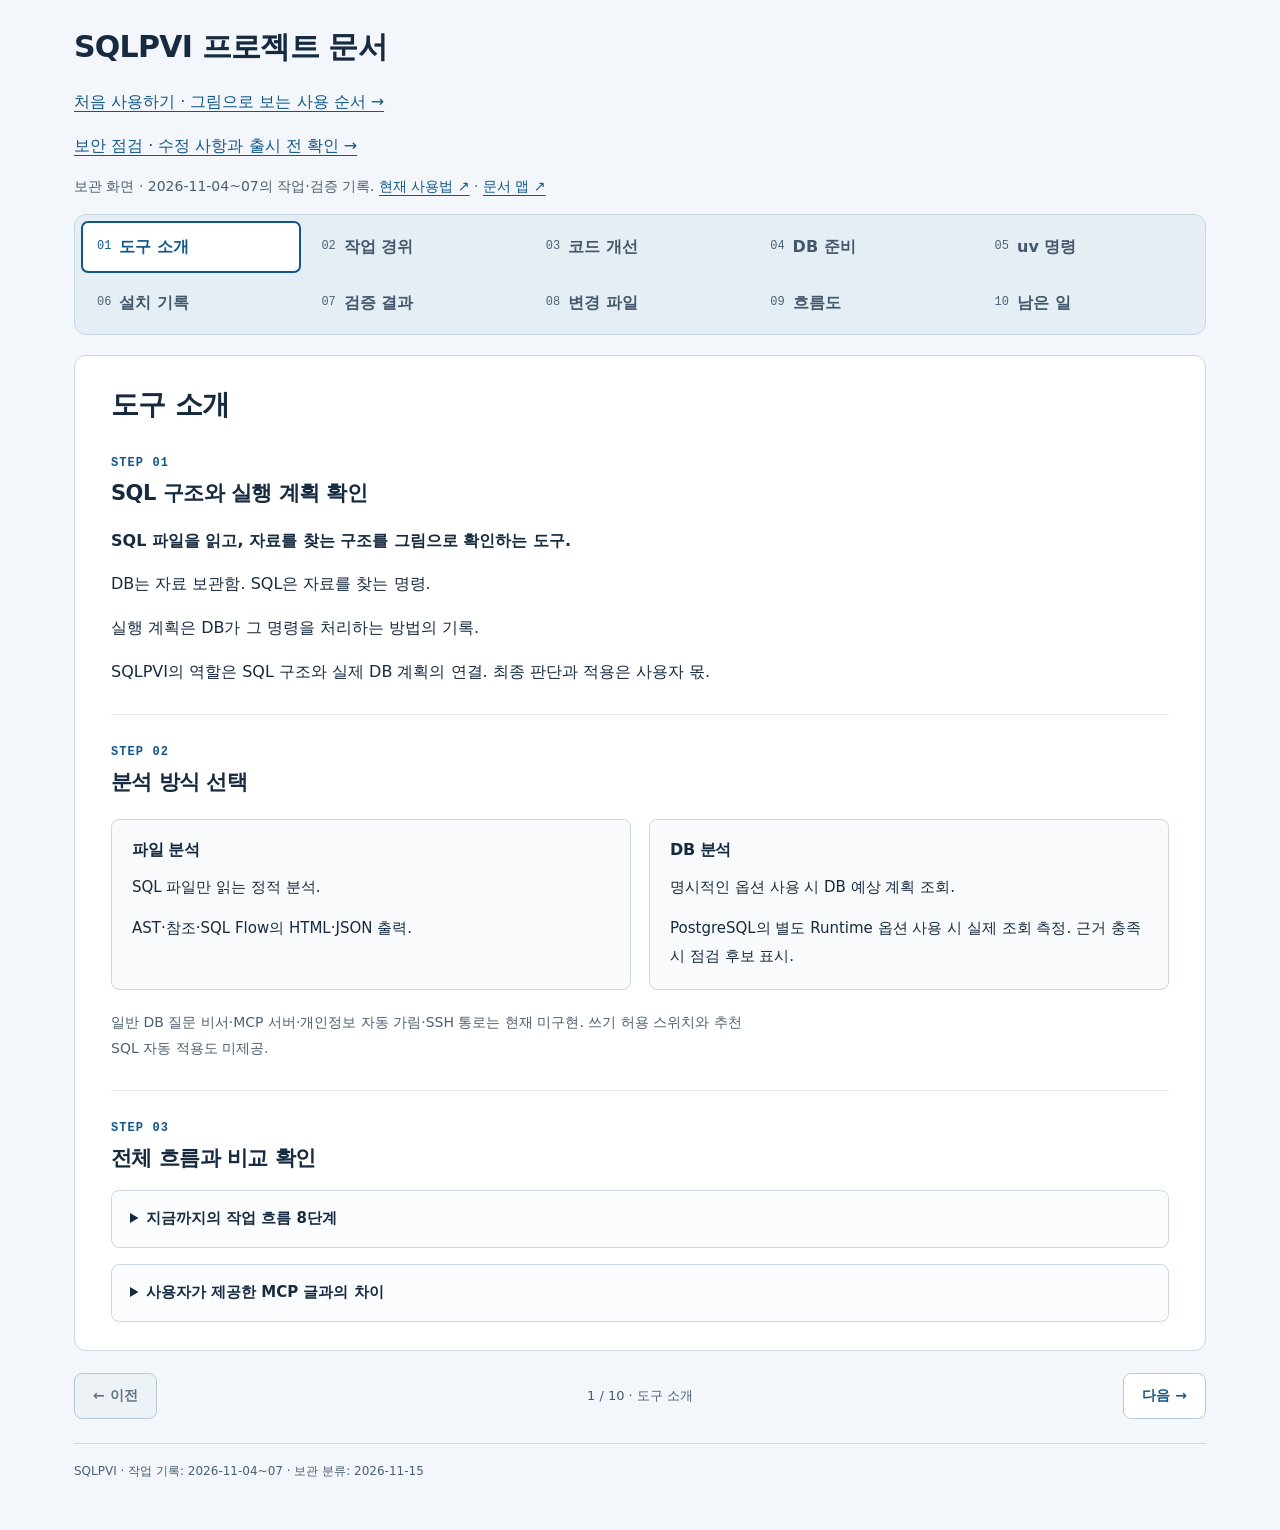
==== commit 36690800: "feat: SQL 분석·Watch·보안 강화와 문서 정리" ====
--- a/docs/index.html
+++ b/docs/index.html
@@ -1,9 +1,10 @@
 <!doctype html>
 <html lang="ko">
 <head>
+<meta name="referrer" content="no-referrer">
 <meta charset="utf-8">
 <meta name="viewport" content="width=device-width, initial-scale=1">
-<meta http-equiv="Content-Security-Policy" content="default-src 'none'; img-src data:; style-src 'unsafe-inline'; script-src 'sha256-qJzeX9ZmzbJapPkyjEt1x/uv5OFGJEZi01jSWzLUFS4='; base-uri 'none'; form-action 'none'">
+<meta http-equiv="Content-Security-Policy" content="default-src 'none'; script-src 'sha256-qJzeX9ZmzbJapPkyjEt1x/uv5OFGJEZi01jSWzLUFS4='; style-src 'sha256-UkOMrfDjEAdCwPCux9hOM7VI2EgLLZdjcaZVOPqx4OI='; img-src data:; base-uri 'none'; form-action 'none'">
 <link rel="icon" href="data:,">
 <title>SQLPVI 프로젝트 문서</title>
 <style>
@@ -72,12 +73,16 @@
 @media(max-width:760px){.flow-branches{grid-template-columns:1fr}.flow-node{padding:12px}.flow-branch{padding:12px}}
 @media print{.flow-row{flex-direction:column}.flow-branches{grid-template-columns:1fr}.history-flow{display:flex}.flow-node{break-inside:avoid}.flow>li:not(:last-child)::after,.history-flow>li:not(:last-child)::after{content:"↓" / "";left:50%;right:auto;top:auto;bottom:-29px;transform:translateX(-50%)}}
 
+.branches-2{--branches:2}.branches-3{--branches:3}
 </style>
 </head>
 <body>
 <a class="skip-link" href="#purpose">본문으로 이동</a>
 <main>
 <h1 class="page-title">SQLPVI 프로젝트 문서</h1>
+<p><a href="usage.html">처음 사용하기 · 그림으로 보는 사용 순서 →</a></p>
+<p><a href="security.html">보안 점검 · 수정 사항과 출시 전 확인 →</a></p>
+<p class="note">보관 화면 · 2026-11-04~07의 작업·검증 기록. <a href="https://github.com/seo-gali/sql-plan-visualizer/blob/master/README.md" target="_blank" rel="noopener noreferrer">현재 사용법 ↗</a> · <a href="https://github.com/seo-gali/sql-plan-visualizer/blob/master/docs/README.md" target="_blank" rel="noopener noreferrer">문서 맵 ↗</a></p>
 <nav class="topic-nav" aria-label="문서 주제 선택"><div class="tabs">
 <a id="tab-purpose" href="#purpose" data-title="도구 소개"><span>01</span>도구 소개</a>
 <a id="tab-history" href="#history" data-title="작업 경위"><span>02</span>작업 경위</a>
@@ -134,10 +139,10 @@
 </details>
 </div><div class="step"><h3><span class="step-label">STEP 02</span>SQL Server 연결과 Phase 검증</h3>
 <p>드라이버 설치 뒤 포트 충돌 해결. 당시 Phase 10의 전체 211개 검사 통과.</p><details><summary>04~07 요청·진행·결과</summary>
-<article class="event"><h4>04. SQL Server 지원을 위한 드라이버·Lock 갱신 승인</h4><p><strong>진행:</strong> <code>pymssql==2.4.6</code> 사용. 사용자 실행으로 Lock 갱신과 드라이버 설치</p><p><strong>결과:</strong> 패키지명이 별도 줄로 실행되어 실패한 명령 뒤, 한 줄 설치 명령으로 성공. Lock의 전체 패키지 수 16개.</p></article>
+<article class="event"><h4>04. SQL Server 드라이버·Lock 갱신</h4><p><strong>진행:</strong> <code>pymssql==2.4.6</code> 사용. Lock 갱신과 드라이버 설치</p><p><strong>결과:</strong> 패키지명이 별도 줄로 실행되어 실패한 명령 뒤, 한 줄 설치 명령으로 성공. Lock의 전체 패키지 수 16개.</p></article>
 <article class="event"><h4>05. SQL Server 컨테이너 Healthy, 호스트 접속 실패</h4><p><strong>진행:</strong> 상태·로그·재시작 결과와 Windows 포트 예약 범위 확인</p><p><strong>결과:</strong> 51433이 예약 구간 51356~51455와 충돌. 컨테이너 내부 Healthy와 Windows 포트 접근 가능성은 별도 상태.</p></article>
 <article class="event"><h4>06. 예약 포트를 피한 연결 필요</h4><p><strong>진행:</strong> Compose 서비스 <code>mssql</code>, 포트 <code>14330</code> 사용. 기존 <code>sqlserver</code> 컨테이너 보존</p><p><strong>결과:</strong> 사용자가 새 컨테이너·init 실행. 새 DB의 customers 500행, orders 10000행 결과 제공. 기존 컨테이너 삭제 없음.</p></article>
-<article class="event"><h4>07. 실제 다중 DB 검증과 추천 단계 진행</h4><p><strong>진행:</strong> SQL Server 미실행 계획 수집·권한·Timeout·연결 정리, PostgreSQL 디스크 정렬 추천 검증</p><p><strong>결과:</strong> 2026-11-04 Phase 10 시점: 전체 211 passed, Skip 없음. 당시 Git 저장소·Remote 부재로 Git/PR 미완료.</p></article>
+<article class="event"><h4>07. 실제 다중 DB 검증과 추천 단계 진행</h4><p><strong>진행:</strong> SQL Server 미실행 계획 수집·권한·Timeout·연결 정리, PostgreSQL 디스크 정렬 추천 검증</p><p><strong>결과:</strong> 2026-11-04 Phase 10 시점: 전체 211 passed, Skip 없음.</p></article>
 </details>
 </div><div class="step"><h3><span class="step-label">STEP 03</span>목적 비교와 문서 정리</h3>
 <p>MCP 글과 SQLPVI의 범위 비교. 문서·그림·대신 내린 선택의 기록 정리.</p><details><summary>08~10 요청·진행·결과</summary>
@@ -161,16 +166,11 @@
 </details>
 </div><div class="step"><h3><span class="step-label">STEP 06</span>문서 위치와 그림 표시 방식 정리</h3>
 <p>docs/index.html 배치와 기획서 작성. 별도 SVG 삭제 후 Markdown Mermaid·HTML/CSS 직접 표시로 전환.</p><details><summary>19~22 요청·진행·결과</summary>
-<article class="event"><h4>19. 검토 HTML을 docs/index로 보관하고 향후 Git에서 확인할 수 있게 해 달라는 요청</h4><p><strong>진행:</strong> 본문 보존 후 <code>docs/index.html</code>로 이동. 선택 기록도 docs로 이동. 샘플 보고서의 docs/examples 보관과 내부 상대 링크 정리.</p><p><strong>결과:</strong> 당시 로컬 문서 준비까지 수행. 당시 GitHub Pages 설정·Push·웹 게시 미수행. 이후 게시 폴더 <code>/docs</code> 선택 가능.</p></article>
+<article class="event"><h4>19. 문서 진입점의 docs/index.html 이동</h4><p><strong>진행:</strong> 본문 보존 후 <code>docs/index.html</code>로 이동. 선택 기록도 docs로 이동. 샘플 보고서의 docs/examples 보관과 내부 상대 링크 정리.</p><p><strong>결과:</strong> 문서와 연결 파일의 <code>docs</code> 내부 보관. 상대 경로로 상세 기록·샘플 보고서 연결.</p></article>
 <article class="event"><h4>20. 제공한 기획서를 현재 프로젝트에 맞춰 기획서.md로 작성 요청</h4><p><strong>진행:</strong> 20개 절 유지. 실제 CLI·모델·버전·지원 범위 반영. 구현·미구현·미검증 항목 분리.</p><p><strong>결과:</strong> 기존 계약 원본 유지. 정적 CLI의 HTML·JSON 예제 확인. 전체 DB 검사의 재실행 없음.</p></article>
 <article class="event"><h4>21. docs/diagrams 내용 삭제와 기획서 그림의 Mermaid 전환 요청</h4><p><strong>진행:</strong> 별도 SVG 파일 10개 삭제. 기획서의 그림 4개와 기존 Markdown 그림 10개를 Mermaid 직접 표시로 전환. 삭제 파일로 향하던 링크 제거.</p><p><strong>결과:</strong> 2026-11-06 후속 확인: 기획서 Mermaid 4개 실제 렌더링 성공, Console Error/Warning 없음. 이 경위 HTML의 내장 그림은 별도 파일 없이 표시 가능.</p></article>
 <article class="event"><h4>22. HTML도 그림 파일 대신 코드로 직접 그려 달라는 요청</h4><p><strong>진행:</strong> 이 문서의 전체 작업 흐름 1개와 문서 흐름도 10개를 HTML/CSS의 상자·분기·화살표로 작성. 인라인 SVG와 SVG 이미지 데이터 제거.</p><p><strong>결과:</strong> Markdown은 Mermaid 유지. 문서 HTML은 그림 파일·Mermaid 실행 도구·외부 라이브러리 없이 표시. 제품 SQLPVI의 실행 코드 변경 없음.</p></article>
 </details>
-</div><div class="step"><h3><span class="step-label">STEP 07</span>Git 반영과 공개 문서 연결</h3>
-
-<p>사용자 실행 결과: <code>master</code>의 <code>2b3fdf7</code> 커밋·Push 완료.</p>
-<p>공개 문서 주소: <a href="https://seo-gali.github.io/sql-plan-visualizer/">SQLPVI GitHub Pages</a>. 이번 변경은 로컬 문서 수정이며, 공개 페이지의 갱신은 후속 Push·배포 이후.</p>
-
 </div>
 </section>
 
@@ -377,24 +377,24 @@
 </details><details><summary>258개 전체 검사에 사용한 실제 명령</summary><pre><code>$env:SQLPVI_TEST_POSTGRES_URL = 'postgresql://sqlpvi_reader@127.0.0.1:55432/sqlpvi'
 $env:SQLPVI_TEST_MARIADB_URL = 'mariadb://sqlpvi_reader@127.0.0.1:53306/sqlpvi'
 $env:SQLPVI_TEST_SQLSERVER_URL = 'sqlserver://sqlpvi_reader:Sqlpvi-Fixture-2026!@127.0.0.1:14330/sqlpvi'
-uv --cache-dir .uv-cache run --no-sync pytest tests -q --basetemp artifacts/pytest-code-improvements-20261105 -p no:cacheprovider --tb=short</code></pre><p class="note">위 URL은 이 프로젝트의 합성 자료·공개 시험용 계정. 해당 실행은 <a href="code-improvements-2026-11-05.md">코드 개선 기록</a>에도 보존. <code>--no-sync</code>는 기존 설치 환경 사용이며, 이 검사가 새 환경 설치 성공을 보증하지 않음.</p></details>
+uv --cache-dir .uv-cache run --no-sync pytest tests -q --basetemp artifacts/pytest-code-improvements-20261105 -p no:cacheprovider --tb=short</code></pre><p class="note">위 URL은 이 프로젝트의 합성 자료·공개 시험용 계정. 해당 실행은 <a href="#changes">코드 개선 기록</a>에도 보존. <code>--no-sync</code>는 기존 설치 환경 사용이며, 이 검사가 새 환경 설치 성공을 보증하지 않음.</p></details>
 </div><div class="step"><h3><span class="step-label">STEP 02</span>Phase별 과거 기록 확인</h3>
 
 <p>Phase 수치는 2026-11-04의 단계별 기록. 해당 날짜와 누적 범위를 유지.</p>
 <p>각 수치를 더해 전체 검사 수로 계산하지 않음. 새 문서 확인 결과로 과거 실행 결과를 대체하지 않음.</p>
 <details><summary>Phase 0~10의 당시 기능·검사 수</summary>
 <div class="table-wrap"><table><thead><tr><th>단계</th><th>당시 기능·검증 범위</th><th>당시 기록</th></tr></thead><tbody>
-<tr><td><a href="phase0-feasibility.md">Phase 0</a></td><td>파싱·위치 정보·HTML 가능성</td><td>16 passed</td></tr>
-<tr><td><a href="phase1-static-analysis.md">Phase 1</a></td><td>정적 분석</td><td>42 passed</td></tr>
-<tr><td><a href="phase2-html-visualization.md">Phase 2</a></td><td>HTML 시각화</td><td>47 passed</td></tr>
-<tr><td><a href="phase3-sqlpvi-skill.md">Phase 3</a></td><td>로컬 Skill</td><td>47 passed. Claude Code 실제 호출은 미검증.</td></tr>
-<tr><td><a href="phase4-postgresql-estimated-plan.md">Phase 4</a></td><td>PostgreSQL 예상 계획</td><td>최종 72 passed. 최초 Temp 오류의 68 passed / 3 setup errors 기록도 보존.</td></tr>
-<tr><td><a href="phase5-postgresql-plan-enrichment.md">Phase 5</a></td><td>Catalog·참조 보강</td><td>76 passed</td></tr>
-<tr><td><a href="phase6-postgresql-runtime-plan.md">Phase 6</a></td><td>명시적 실제 측정</td><td>81 passed</td></tr>
-<tr><td><a href="phase7-multi-dbms-architecture.md">Phase 7</a></td><td>다중 DB 구조</td><td>83 passed</td></tr>
-<tr><td><a href="phase8-mariadb.md">Phase 8</a></td><td>MariaDB</td><td>127 passed in 14.71s. 초기 미검증 구간의 99 passed 기록과 구분.</td></tr>
-<tr><td><a href="phase9-sqlserver.md">Phase 9</a></td><td>SQL Server</td><td>185 passed in 18.67s</td></tr>
-<tr><td><a href="phase10-recommendation.md">Phase 10</a></td><td>근거 기반 디스크 정렬 점검</td><td>211 passed in 17.71s. 당시 추천 단위·통합 26 passed.</td></tr>
+<tr><td><a href="https://github.com/seo-gali/sql-plan-visualizer/blob/master/docs/phase0-feasibility.md" target="_blank" rel="noopener noreferrer" aria-label="Phase 0 완료 기록 (GitHub, 새 탭)">Phase 0 ↗</a></td><td>파싱·위치 정보·HTML 가능성</td><td>16 passed</td></tr>
+<tr><td><a href="https://github.com/seo-gali/sql-plan-visualizer/blob/master/docs/phase1-static-analysis.md" target="_blank" rel="noopener noreferrer" aria-label="Phase 1 완료 기록 (GitHub, 새 탭)">Phase 1 ↗</a></td><td>정적 분석</td><td>42 passed</td></tr>
+<tr><td><a href="https://github.com/seo-gali/sql-plan-visualizer/blob/master/docs/phase2-html-visualization.md" target="_blank" rel="noopener noreferrer" aria-label="Phase 2 완료 기록 (GitHub, 새 탭)">Phase 2 ↗</a></td><td>HTML 시각화</td><td>47 passed</td></tr>
+<tr><td><a href="https://github.com/seo-gali/sql-plan-visualizer/blob/master/docs/phase3-sqlpvi-skill.md" target="_blank" rel="noopener noreferrer" aria-label="Phase 3 완료 기록 (GitHub, 새 탭)">Phase 3 ↗</a></td><td>로컬 Skill</td><td>47 passed. Codex Skill 절차·CLI 산출물 확인.</td></tr>
+<tr><td><a href="https://github.com/seo-gali/sql-plan-visualizer/blob/master/docs/phase4-postgresql-estimated-plan.md" target="_blank" rel="noopener noreferrer" aria-label="Phase 4 완료 기록 (GitHub, 새 탭)">Phase 4 ↗</a></td><td>PostgreSQL 예상 계획</td><td>최종 72 passed. 최초 Temp 오류의 68 passed / 3 setup errors 기록도 보존.</td></tr>
+<tr><td><a href="https://github.com/seo-gali/sql-plan-visualizer/blob/master/docs/phase5-postgresql-plan-enrichment.md" target="_blank" rel="noopener noreferrer" aria-label="Phase 5 완료 기록 (GitHub, 새 탭)">Phase 5 ↗</a></td><td>Catalog·참조 보강</td><td>76 passed</td></tr>
+<tr><td><a href="https://github.com/seo-gali/sql-plan-visualizer/blob/master/docs/phase6-postgresql-runtime-plan.md" target="_blank" rel="noopener noreferrer" aria-label="Phase 6 완료 기록 (GitHub, 새 탭)">Phase 6 ↗</a></td><td>명시적 실제 측정</td><td>81 passed</td></tr>
+<tr><td><a href="https://github.com/seo-gali/sql-plan-visualizer/blob/master/docs/phase7-multi-dbms-architecture.md" target="_blank" rel="noopener noreferrer" aria-label="Phase 7 완료 기록 (GitHub, 새 탭)">Phase 7 ↗</a></td><td>다중 DB 구조</td><td>83 passed</td></tr>
+<tr><td><a href="https://github.com/seo-gali/sql-plan-visualizer/blob/master/docs/phase8-mariadb.md" target="_blank" rel="noopener noreferrer" aria-label="Phase 8 완료 기록 (GitHub, 새 탭)">Phase 8 ↗</a></td><td>MariaDB</td><td>127 passed in 14.71s. 초기 미검증 구간의 99 passed 기록과 구분.</td></tr>
+<tr><td><a href="https://github.com/seo-gali/sql-plan-visualizer/blob/master/docs/phase9-sqlserver.md" target="_blank" rel="noopener noreferrer" aria-label="Phase 9 완료 기록 (GitHub, 새 탭)">Phase 9 ↗</a></td><td>SQL Server</td><td>185 passed in 18.67s</td></tr>
+<tr><td><a href="https://github.com/seo-gali/sql-plan-visualizer/blob/master/docs/phase10-recommendation.md" target="_blank" rel="noopener noreferrer" aria-label="Phase 10 완료 기록 (GitHub, 새 탭)">Phase 10 ↗</a></td><td>근거 기반 디스크 정렬 점검</td><td>211 passed in 17.71s. 당시 추천 단위·통합 26 passed.</td></tr>
 </tbody></table></div>
 </details>
 </div><div class="step"><h3><span class="step-label">STEP 03</span>이번 문서의 별도 확인</h3>
@@ -402,8 +402,8 @@
 <p>검사 대상: 10개 탭·이전/다음 이동·주소 연결·키보드 이동·모바일 화면.</p>
 <p id="doc-check-result">2026-11-07 로컬 HTTP 검증 통과. 탭 10개·이전/다음·방향키·Home/End·뒤로/앞으로·직접 주소와 새로고침의 정상 동작 확인.</p>
 <p>320·390·768·1366px 화면에서 모든 탭의 세부 내용을 펼친 상태로 확인. 본문의 가로 넘침 없음.</p>
-<p>JavaScript 미사용 환경의 전체 본문·목차 이동 확인. 원래 경위 22건·흐름도 11개·상자 85개 보존과 링크 29개·실행 코드의 CSP 해시 검사 통과.</p>
-<p class="note">외부 리소스 요청 없음. 이번 수정의 공개 사이트 반영·전체 DB 재검사는 미수행.</p>
+<p>JavaScript 미사용 환경의 전체 본문·목차 이동 확인. 경위 22건·흐름도 10개·상자 76개와 링크 29개·실행 코드의 CSP 해시 검사 통과.</p>
+<p class="note">외부 리소스 요청 없음. 전체 DB 검사는 2026-11-05 기록 기준.</p>
 
 </div>
 </section>
@@ -436,7 +436,7 @@
 
 <p>처음 정리한 문서 16개: <code>README.md</code>, <code>AGENTS.md</code>, <code>.project/plan.md</code>, <code>design.md</code>, <code>docs/instructions/phase0~10</code>의 11개 지침, <code>docs/phase8-mariadb.md</code>.</p>
 <p>코드 개선 이후 기록: <code>docs/code-improvements-2026-11-05.md</code> 추가. README·기획서·Phase 10 지침·완료 기록·선택 HTML 갱신. 과거 수치의 보존.</p>
-<p>이전 그림 표시 작업: Markdown 6개에 별도 SVG 10개 연결. 이후 사용자 요청에 따라 외부 SVG 삭제와 Markdown Mermaid로 전환. 현재 이 HTML의 흐름도 11개는 HTML/CSS로 직접 작성. 그림 파일·인라인 SVG·이미지 데이터 없음.</p>
+<p>이전 그림 표시 작업: Markdown 6개에 별도 SVG 10개 연결. 이후 사용자 요청에 따라 외부 SVG 삭제와 Markdown Mermaid로 전환. 현재 이 HTML의 흐름도 10개는 HTML/CSS로 직접 작성. 그림 파일·인라인 SVG·이미지 데이터 없음.</p>
 <p>작업 기록: <a href="sqlpvi-decisions-2026-11-05.html">이전 한 화면 선택 기록</a>과 현재 경위 기록. 이전 선택 HTML의 Mermaid 미검증 문구는 그 시점의 상태이며, 현재 결과는 이 기록 기준.</p>
 
 </details>
@@ -444,12 +444,12 @@
 
 <p>포괄적 요청을 세부 범위로 구체화한 선택의 기록. 사용자 개별 지정과 구분.</p>
 <details><summary>이전 구현·문서 작업에서 선택한 기준</summary>
-<div class="table-wrap"><table class="wide"><thead><tr><th>선택</th><th>사용자 요청·승인과의 관계</th><th>결과에 주는 영향</th></tr></thead><tbody>
+<div class="table-wrap"><table class="wide"><thead><tr><th>선택</th><th>설계 배경</th><th>결과에 주는 영향</th></tr></thead><tbody>
 <tr><td>비어 있던 완료 기준의 재구성</td><td>문서 정리 요청을 받아 제가 기준·완료 체크 구체화</td><td>과거 기록 기반의 완료 표시. 사용자에게 기준 자체를 확인받은 것은 아님.</td></tr>
 <tr><td>코드 개선의 세 항목 선택</td><td>포괄적 코드 개선 요청을 제가 구체화</td><td>자동 폴더·Hint 네 종류·해시 추천 추가. MCP 서버 기능은 추가하지 않음.</td></tr>
-<tr><td>드라이버 pymssql 2.4.6</td><td>드라이버 도입·Lock 갱신은 사용자 승인 범위. 연결 부품과 버전은 제가 선택해 안내</td><td>SQL Server 연결에 사용. 별도 대형 ODBC 설치 도구를 요구하지 않는 방식.</td></tr>
+<tr><td>드라이버 pymssql 2.4.6</td><td>별도 ODBC 설치 도구를 요구하지 않는 SQL Server 연결 방식</td><td>SQL Server 연결에 사용. 별도 대형 ODBC 설치 도구를 요구하지 않는 방식.</td></tr>
 <tr><td>질의 5초·잠금 대기 1초</td><td>제가 구체적 제한값 선택</td><td>오래 걸리는 Query·잠금 대기의 실패 처리.</td></tr>
-<tr><td>포트 14330·서비스 mssql</td><td>예약 포트 충돌에 대한 제 수정안, 사용자 실행</td><td>옛 DB 보존과 새 연결 분리. 이전 컨테이너는 디스크를 계속 사용.</td></tr>
+<tr><td>포트 14330·서비스 mssql</td><td>Windows 예약 포트와의 충돌 회피</td><td>옛 DB 보존과 새 연결 분리. 이전 컨테이너는 디스크를 계속 사용.</td></tr>
 <tr><td>합성 자료·공개 Fixture 계정</td><td>격리 DB 검사 범위</td><td>운영 자료 사용 없음. init은 시험 계정의 권한 부여를 재적용할 수 있음.</td></tr>
 <tr><td>PostgreSQL만 실제 측정·추천</td><td>기존 Phase 범위와 현재 구현 유지</td><td>MariaDB·SQL Server는 예상 계획. 모르는 값을 추정해 채우거나 다른 DB의 수치를 같은 뜻으로 취급하지 않음.</td></tr>
 <tr><td>PostgreSQL 새 URL 우선·기존 URL 호환</td><td>기존 호출과의 호환 방식 선택</td><td><code>SQLPVI_POSTGRES_URL</code> 우선, 값이 없을 때 <code>SQLPVI_DATABASE_URL</code> 사용.</td></tr>
@@ -460,7 +460,7 @@
 <tr><td>새 캐시·파일 복사 설치안</td><td>설치 복구안으로 제가 선택, 일반 셸 실행 요청</td><td>기존 캐시 보존. SQLPVI 성공 결과는 미확보. 영구 <code>tool.uv</code> 설정 변경 없음.</td></tr>
 <tr><td>Temp에서 work-records로 이동</td><td>처음에는 저장소 밖 요청, 이후 사용자의 명시적 이동 지시</td><td>검토 HTML의 초기 위치는 work-records. 후속 요청에 따른 현재 위치는 <code>docs/index.html</code>.</td></tr>
 <tr><td>docs 안의 연결 파일 보관</td><td>docs/index 배치 요청에 따라 제가 관련 파일 위치 구체화</td><td>선택 HTML 이동과 합성 자료 샘플 보고서 복사. docs만 게시해도 내부 링크 이용 가능. <code>.nojekyll</code>로 별도 빌드 없는 정적 파일 제공. 삭제 요청된 외부 SVG 링크는 제거.</td></tr>
-<tr><td>기술 완료·Git 완료 분리</td><td>프로젝트 운영 규칙과 실제 환경에 따른 기록</td><td>당시 <code>.git</code> 부재로 저장소 초기화·Push·PR·Merge 미수행. 이후 사용자 실행의 <code>2b3fdf7</code> Push 완료와 구분.</td></tr>
+
 </tbody></table></div>
 </details>
 <p class="note">당시 전역 에이전트·MCP·Windows ACL·방화벽·예약 포트·보안 정책 변경 없음. 비밀 파일 열람과 운영 DB 변경 없음.</p>
@@ -482,25 +482,23 @@
 <section id="pictures" class="doc-panel" aria-labelledby="heading-pictures">
 <h2 id="heading-pictures">문서 흐름도</h2><p class="section-intro">한 그림씩 펼쳐서 관계 확인. 상자·분기·화살표의 HTML/CSS 직접 표시.</p>
 <details open><summary>01. SQL 파일 분석 흐름</summary>
-<figure><div class="diagram" role="group" aria-label="① SQL 파일 분석 흐름"><ol class="flow"><li><div class="flow-node"><strong>SQL 파일</strong></div></li><li><div class="flow-node"><strong>정적 구조·참조 분석</strong></div></li><li><div class="flow-node decision"><strong>DB 모드 지정</strong></div></li><li><div class="flow-branches" style="--branches:2"><div class="flow-branch"><p class="flow-label">기본 모드</p><p class="flow-note">DB 접속 없이 공통 Report 모델로 이동</p></div><div class="flow-branch"><p class="flow-label">--database</p><ol class="flow"><li><div class="flow-node"><strong>허용 SQL·최소 권한·Timeout 검증</strong></div></li><li><div class="flow-node"><strong>Estimated 계획 또는 PostgreSQL Runtime 수집</strong></div></li><li><div class="flow-node"><strong>실측 근거 충족 시 개선 후보 추가</strong></div></li></ol></div></div></li><li><div class="flow-node"><strong>공통 Report 모델</strong></div></li><li><div class="flow-node"><strong>Standalone HTML / JSON</strong></div></li></ol></div><figcaption>출처: README 첫 그림</figcaption></figure>
+<figure><div class="diagram" role="group" aria-label="① SQL 파일 분석 흐름"><ol class="flow"><li><div class="flow-node"><strong>SQL 파일</strong></div></li><li><div class="flow-node"><strong>정적 구조·참조 분석</strong></div></li><li><div class="flow-node decision"><strong>DB 모드 지정</strong></div></li><li><div class="flow-branches branches-2"><div class="flow-branch"><p class="flow-label">기본 모드</p><p class="flow-note">DB 접속 없이 공통 Report 모델로 이동</p></div><div class="flow-branch"><p class="flow-label">--database</p><ol class="flow"><li><div class="flow-node"><strong>허용 SQL·최소 권한·Timeout 검증</strong></div></li><li><div class="flow-node"><strong>Estimated 계획 또는 PostgreSQL Runtime 수집</strong></div></li><li><div class="flow-node"><strong>실측 근거 충족 시 개선 후보 추가</strong></div></li></ol></div></div></li><li><div class="flow-node"><strong>공통 Report 모델</strong></div></li><li><div class="flow-node"><strong>Standalone HTML / JSON</strong></div></li></ol></div><figcaption>출처: README 첫 그림</figcaption></figure>
 </details><details><summary>02. 격리 테스트 DB 준비 흐름</summary>
 <figure><div class="diagram" role="group" aria-label="② 격리 테스트 DB 준비 흐름"><ol class="flow flow-row"><li><div class="flow-node"><strong>Compose 서비스 기동</strong></div></li><li><div class="flow-node"><strong>DB 상태 확인</strong></div></li><li><div class="flow-node"><strong>SQL Server 생성·권한 스크립트</strong></div></li><li><div class="flow-node"><strong>조회 전용 계정 연결</strong></div></li><li><div class="flow-node"><strong>분석·통합 테스트</strong></div></li></ol></div><figcaption>출처: README 두 번째 그림</figcaption></figure>
 </details><details><summary>03. 프로젝트 문서 흐름</summary>
-<figure><div class="diagram" role="group" aria-label="③ 프로젝트 문서 흐름"><ol class="flow"><li><div class="flow-branches" style="--branches:3"><div class="flow-branch"><p class="flow-label">전체 계약과 단계 기준</p><ol class="flow"><li><div class="flow-node"><strong>.project/plan.md: 전체 계약</strong></div></li><li><div class="flow-node"><strong>docs/instructions: 단계별 기준</strong></div></li></ol></div><div class="flow-branch"><p class="flow-label">화면 기준</p><div class="flow-node"><strong>design.md: 화면·접근성 기준</strong></div></div><div class="flow-branch"><p class="flow-label">실행 기준</p><div class="flow-node"><strong>AGENTS.md: 실행·승인 규칙</strong></div></div></div></li><li><div class="flow-node"><strong>현재 Phase 구현·검증</strong></div></li><li><div class="flow-node"><strong>docs/phaseN: 실제 결과</strong></div></li><li><div class="flow-node"><strong>README.md: 사용 가능한 기능</strong></div></li></ol></div><figcaption>출처: AGENTS 첫 그림</figcaption></figure>
-</details><details><summary>04. 기술 검사와 Git 완료 흐름</summary>
-<figure><div class="diagram" role="group" aria-label="④ 기술 검사와 Git 완료 흐름"><ol class="flow"><li><div class="flow-node"><strong>기술 Gate·결과 문서 완료</strong></div></li><li><div class="flow-node decision"><strong>저장소·Remote 확보</strong></div></li><li><div class="flow-branches" style="--branches:2"><div class="flow-branch"><p class="flow-label">미확보</p><div class="flow-node"><strong>Git / PR 미완료 기록</strong></div></div><div class="flow-branch"><p class="flow-label">확보</p><ol class="flow"><li><div class="flow-node"><strong>Phase Branch·로컬 Commit</strong></div></li><li><div class="flow-node decision"><strong>Push·PR 사전 승인</strong></div></li><li><div class="flow-branches" style="--branches:2"><div class="flow-branch"><p class="flow-label">미승인</p><div class="flow-node"><strong>원격 작업 대기</strong></div></div><div class="flow-branch"><p class="flow-label">승인</p><ol class="flow"><li><div class="flow-node"><strong>Push·PR 생성</strong></div></li><li><div class="flow-node"><strong>사용자 검토·Merge·main 갱신</strong></div></li><li><div class="flow-node"><strong>Repository 기준 완료</strong></div></li></ol></div></div></li></ol></div></div></li></ol></div><figcaption>출처: AGENTS 두 번째 그림</figcaption></figure>
-</details><details><summary>05. HTML 보고서 화면 구성</summary>
-<figure><div class="diagram" role="group" aria-label="⑤ HTML 보고서 화면 구성"><ol class="flow"><li><div class="flow-node"><strong>파일명·Dialect·상태·언어</strong></div></li><li><div class="flow-node"><strong>Overview</strong></div></li><li><div class="flow-node"><strong>SQL Source</strong></div></li><li><div class="flow-node"><strong>References</strong></div></li><li><div class="flow-branches" style="--branches:2"><div class="flow-branch"><p class="flow-label">참조와 연결된 트리</p><div class="flow-node"><strong>AST</strong></div></div><div class="flow-branch"><p class="flow-label">참조와 연결된 연산 구조</p><div class="flow-node"><strong>SQL Flow</strong></div></div></div></li><li><div class="flow-node"><strong>DB 모드: Execution Plan</strong></div></li><li><div class="flow-node"><strong>근거 확보 시: Database Metadata</strong></div></li><li><div class="flow-node"><strong>후보 확보 시: Recommendations</strong></div></li></ol></div><figcaption>출처: design</figcaption></figure>
-</details><details><summary>06. 분석 근거 흐름</summary>
-<figure><div class="diagram" role="group" aria-label="⑥ 분석 근거 흐름"><ol class="flow flow-row"><li><div class="flow-node"><strong>SQL 작성</strong></div></li><li><div class="flow-node"><strong>정적 구조 확인</strong></div></li><li><div class="flow-node"><strong>실제 DBMS 계획 조회</strong></div></li><li><div class="flow-node"><strong>Metadata·실측 근거 확인</strong></div></li><li><div class="flow-node"><strong>사람의 검증·적용 판단</strong></div></li></ol></div><figcaption>출처: 기획서 첫 그림</figcaption></figure>
-</details><details><summary>07. SQLPVI 구성</summary>
-<figure><div class="diagram" role="group" aria-label="⑦ SQLPVI 구성"><ol class="flow"><li><div class="flow-branches" style="--branches:2"><div class="flow-branch"><p class="flow-label">Agent 경유</p><div class="flow-node"><strong>Codex / Claude Code Skill</strong></div></div><div class="flow-branch"><p class="flow-label">직접 실행</p><div class="flow-node"><strong>사용자</strong></div></div></div></li><li><div class="flow-node"><strong>SQLPVI CLI</strong></div></li><li><div class="flow-branches" style="--branches:2"><div class="flow-branch"><p class="flow-label">항상 수행: 정적 분석</p><ol class="flow"><li><div class="flow-node"><strong>SQL 파일</strong></div></li><li><div class="flow-node"><strong>Parser Adapter</strong></div></li><li><div class="flow-node"><strong>AST</strong></div></li><li><div class="flow-branches" style="--branches:2"><div class="flow-branch"><p class="flow-label">참조</p><div class="flow-node"><strong>Reference Analyzer</strong></div></div><div class="flow-branch"><p class="flow-label">연산 구조</p><div class="flow-node"><strong>SQL Flow Builder</strong></div></div></div></li></ol></div><div class="flow-branch"><p class="flow-label">선택 수행: --database 지정 시</p><ol class="flow"><li><div class="flow-node decision"><strong>--database 지정</strong></div></li><li><div class="flow-node"><strong>SQL·권한·Timeout 검증</strong></div></li><li><div class="flow-node"><strong>실제 DBMS</strong></div></li><li><div class="flow-node"><strong>Vendor Raw Plan</strong></div></li><li><div class="flow-node"><strong>Vendor Adapter</strong></div></li></ol></div></div></li><li><div class="flow-node"><strong>공통 Report 모델</strong></div></li><li><div class="flow-node"><strong>확인된 근거의 후보 생성</strong></div></li><li><div class="flow-node"><strong>개선 후보를 포함한 Report</strong></div></li><li><div class="flow-node"><strong>HTML / JSON 출력</strong></div></li></ol></div><figcaption>출처: 기획서 두 번째 그림</figcaption></figure>
-</details><details><summary>08. 프로젝트 단계</summary>
-<figure><div class="diagram" role="group" aria-label="⑧ 프로젝트 단계"><ol class="flow flow-row"><li><div class="flow-node"><strong>MVP: Phase 0~3</strong></div></li><li><div class="flow-node"><strong>V1 추가: Phase 4~5</strong></div></li><li><div class="flow-node"><strong>실측: Phase 6</strong></div></li><li><div class="flow-node"><strong>다중 DBMS: Phase 7~9</strong></div></li><li><div class="flow-node"><strong>근거 기반 추천: Phase 10</strong></div></li></ol></div><figcaption>출처: 기획서 세 번째 그림</figcaption></figure>
-</details><details><summary>09. Phase 0 가능성 검사 흐름</summary>
-<figure><div class="diagram" role="group" aria-label="⑨ Phase 0 가능성 검사 흐름"><ol class="flow flow-row"><li><div class="flow-node"><strong>SQL Fixture</strong></div></li><li><div class="flow-node"><strong>PostgreSQL Parsing</strong></div></li><li><div class="flow-node"><strong>AST·Reference 추출</strong></div></li><li><div class="flow-node"><strong>Source Mapping 범위 확인</strong></div></li><li><div class="flow-node"><strong>최소 HTML·SVG 검증</strong></div></li></ol></div><figcaption>출처: Phase 0 지침</figcaption></figure>
-</details><details><summary>10. 출력·힌트·실측 추천 흐름</summary>
-<figure><div class="diagram" role="group" aria-label="⑩ 출력·힌트·실측 추천 흐름"><ol class="flow"><li><div class="flow-node"><strong>SQL 원문 보존</strong></div></li><li><div class="flow-branches" style="--branches:2"><div class="flow-branch"><p class="flow-label">기본 정적 분석</p><p class="flow-note">DB 계획 수집 없이 출력 단계로 이동</p></div><div class="flow-branch"><p class="flow-label">DB 분석 선택</p><ol class="flow"><li><div class="flow-node"><strong>SQL·권한 검사</strong></div></li><li><div class="flow-node"><strong>실행 계획 수집</strong></div></li><li><div class="flow-node decision"><strong>PostgreSQL 실측 근거</strong></div></li><li><div class="flow-branches" style="--branches:3"><div class="flow-branch"><p class="flow-label">디스크 정렬</p><div class="flow-node"><strong>정렬 입력량·메모리 점검</strong></div></div><div class="flow-branch"><p class="flow-label">여러 해시 배치 + 임시 블록</p><div class="flow-node"><strong>해시 입력량·메모리 점검</strong></div></div><div class="flow-branch"><p class="flow-label">근거 부족·다른 모드</p><p class="flow-note">후보 없이 출력 단계로 이동</p></div></div></li></ol></div></div></li><li><div class="flow-node"><strong>새 폴더 생성 후 HTML·JSON 저장</strong></div></li></ol></div><figcaption>출처: 코드 개선 기록</figcaption></figure>
+<figure><div class="diagram" role="group" aria-label="③ 프로젝트 문서 흐름"><ol class="flow"><li><div class="flow-branches branches-3"><div class="flow-branch"><p class="flow-label">전체 계약과 단계 기준</p><ol class="flow"><li><div class="flow-node"><strong>.project/plan.md: 전체 계약</strong></div></li><li><div class="flow-node"><strong>docs/instructions: 단계별 기준</strong></div></li></ol></div><div class="flow-branch"><p class="flow-label">화면 기준</p><div class="flow-node"><strong>design.md: 화면·접근성 기준</strong></div></div><div class="flow-branch"><p class="flow-label">실행 기준</p><div class="flow-node"><strong>AGENTS.md: 실행·승인 규칙</strong></div></div></div></li><li><div class="flow-node"><strong>현재 Phase 구현·검증</strong></div></li><li><div class="flow-node"><strong>docs/phaseN: 실제 결과</strong></div></li><li><div class="flow-node"><strong>README.md: 사용 가능한 기능</strong></div></li></ol></div><figcaption>출처: AGENTS 첫 그림</figcaption></figure>
+</details><details><summary>04. HTML 보고서 화면 구성</summary>
+<figure><div class="diagram" role="group" aria-label="④ HTML 보고서 화면 구성"><ol class="flow"><li><div class="flow-node"><strong>파일명·Dialect·상태·언어</strong></div></li><li><div class="flow-node"><strong>Overview</strong></div></li><li><div class="flow-node"><strong>SQL Source</strong></div></li><li><div class="flow-node"><strong>References</strong></div></li><li><div class="flow-branches branches-2"><div class="flow-branch"><p class="flow-label">참조와 연결된 트리</p><div class="flow-node"><strong>AST</strong></div></div><div class="flow-branch"><p class="flow-label">참조와 연결된 연산 구조</p><div class="flow-node"><strong>SQL Flow</strong></div></div></div></li><li><div class="flow-node"><strong>DB 모드: Execution Plan</strong></div></li><li><div class="flow-node"><strong>근거 확보 시: Database Metadata</strong></div></li><li><div class="flow-node"><strong>후보 확보 시: Recommendations</strong></div></li></ol></div><figcaption>출처: design</figcaption></figure>
+</details><details><summary>05. 분석 근거 흐름</summary>
+<figure><div class="diagram" role="group" aria-label="⑤ 분석 근거 흐름"><ol class="flow flow-row"><li><div class="flow-node"><strong>SQL 작성</strong></div></li><li><div class="flow-node"><strong>정적 구조 확인</strong></div></li><li><div class="flow-node"><strong>실제 DBMS 계획 조회</strong></div></li><li><div class="flow-node"><strong>Metadata·실측 근거 확인</strong></div></li><li><div class="flow-node"><strong>사람의 검증·적용 판단</strong></div></li></ol></div><figcaption>출처: 기획서 첫 그림</figcaption></figure>
+</details><details><summary>06. SQLPVI 구성</summary>
+<figure><div class="diagram" role="group" aria-label="⑥ SQLPVI 구성"><ol class="flow"><li><div class="flow-branches branches-2"><div class="flow-branch"><p class="flow-label">Agent 경유</p><div class="flow-node"><strong>Codex Skill / 선택적 Claude Code 연동</strong></div></div><div class="flow-branch"><p class="flow-label">직접 실행</p><div class="flow-node"><strong>사용자</strong></div></div></div></li><li><div class="flow-node"><strong>SQLPVI CLI</strong></div></li><li><div class="flow-branches branches-2"><div class="flow-branch"><p class="flow-label">항상 수행: 정적 분석</p><ol class="flow"><li><div class="flow-node"><strong>SQL 파일</strong></div></li><li><div class="flow-node"><strong>Parser Adapter</strong></div></li><li><div class="flow-node"><strong>AST</strong></div></li><li><div class="flow-branches branches-2"><div class="flow-branch"><p class="flow-label">참조</p><div class="flow-node"><strong>Reference Analyzer</strong></div></div><div class="flow-branch"><p class="flow-label">연산 구조</p><div class="flow-node"><strong>SQL Flow Builder</strong></div></div></div></li></ol></div><div class="flow-branch"><p class="flow-label">선택 수행: --database 지정 시</p><ol class="flow"><li><div class="flow-node decision"><strong>--database 지정</strong></div></li><li><div class="flow-node"><strong>SQL·권한·Timeout 검증</strong></div></li><li><div class="flow-node"><strong>실제 DBMS</strong></div></li><li><div class="flow-node"><strong>Vendor Raw Plan</strong></div></li><li><div class="flow-node"><strong>Vendor Adapter</strong></div></li></ol></div></div></li><li><div class="flow-node"><strong>공통 Report 모델</strong></div></li><li><div class="flow-node"><strong>확인된 근거의 후보 생성</strong></div></li><li><div class="flow-node"><strong>개선 후보를 포함한 Report</strong></div></li><li><div class="flow-node"><strong>HTML / JSON 출력</strong></div></li></ol></div><figcaption>출처: 기획서 두 번째 그림</figcaption></figure>
+</details><details><summary>07. 프로젝트 단계</summary>
+<figure><div class="diagram" role="group" aria-label="⑦ 프로젝트 단계"><ol class="flow flow-row"><li><div class="flow-node"><strong>MVP: Phase 0~3</strong></div></li><li><div class="flow-node"><strong>V1 추가: Phase 4~5</strong></div></li><li><div class="flow-node"><strong>실측: Phase 6</strong></div></li><li><div class="flow-node"><strong>다중 DBMS: Phase 7~9</strong></div></li><li><div class="flow-node"><strong>근거 기반 추천: Phase 10</strong></div></li></ol></div><figcaption>출처: 기획서 세 번째 그림</figcaption></figure>
+</details><details><summary>08. Phase 0 가능성 검사 흐름</summary>
+<figure><div class="diagram" role="group" aria-label="⑧ Phase 0 가능성 검사 흐름"><ol class="flow flow-row"><li><div class="flow-node"><strong>SQL Fixture</strong></div></li><li><div class="flow-node"><strong>PostgreSQL Parsing</strong></div></li><li><div class="flow-node"><strong>AST·Reference 추출</strong></div></li><li><div class="flow-node"><strong>Source Mapping 범위 확인</strong></div></li><li><div class="flow-node"><strong>최소 HTML·SVG 검증</strong></div></li></ol></div><figcaption>출처: Phase 0 지침</figcaption></figure>
+</details><details><summary>09. 출력·힌트·실측 추천 흐름</summary>
+<figure><div class="diagram" role="group" aria-label="⑨ 출력·힌트·실측 추천 흐름"><ol class="flow"><li><div class="flow-node"><strong>SQL 원문 보존</strong></div></li><li><div class="flow-branches branches-2"><div class="flow-branch"><p class="flow-label">기본 정적 분석</p><p class="flow-note">DB 계획 수집 없이 출력 단계로 이동</p></div><div class="flow-branch"><p class="flow-label">DB 분석 선택</p><ol class="flow"><li><div class="flow-node"><strong>SQL·권한 검사</strong></div></li><li><div class="flow-node"><strong>실행 계획 수집</strong></div></li><li><div class="flow-node decision"><strong>PostgreSQL 실측 근거</strong></div></li><li><div class="flow-branches branches-3"><div class="flow-branch"><p class="flow-label">디스크 정렬</p><div class="flow-node"><strong>정렬 입력량·메모리 점검</strong></div></div><div class="flow-branch"><p class="flow-label">여러 해시 배치 + 임시 블록</p><div class="flow-node"><strong>해시 입력량·메모리 점검</strong></div></div><div class="flow-branch"><p class="flow-label">근거 부족·다른 모드</p><p class="flow-note">후보 없이 출력 단계로 이동</p></div></div></li></ol></div></div></li><li><div class="flow-node"><strong>새 폴더 생성 후 HTML·JSON 저장</strong></div></li></ol></div><figcaption>출처: 코드 개선 기록</figcaption></figure>
 </details>
 </section>
 
@@ -508,25 +506,25 @@
 <h2 id="heading-remaining">남은 일</h2>
 <div class="step"><h3><span class="step-label">STEP 01</span>완료와 미확인 항목 구분</h3>
 
-<p><strong>확보한 근거:</strong> 코드 개선의 전체 검사, 문서 도표 표시, 사용자 실행의 Git Push.</p>
-<p><strong>남은 근거:</strong> SQLPVI 새 환경의 전체 설치 성공, 재구성한 완료 기준의 확인, Claude Code 실제 호출.</p>
+<p><strong>확보한 근거:</strong> 코드 개선의 전체 검사와 문서 도표 표시.</p>
+<p><strong>남은 근거:</strong> SQLPVI 새 환경의 전체 설치 성공과 완료 기준의 확인.</p>
 <details open><summary>항목별 상태와 필요한 근거</summary>
 <div class="table-wrap"><table><thead><tr><th>항목</th><th>상태</th><th>완료 판단에 필요한 근거</th></tr></thead><tbody>
 <tr><td>코드 개선 3건</td><td><span class="label pass">검사 통과</span></td><td>전체 258개와 해당 단위·실제 DB 검사 결과 확보.</td></tr>
-<tr><td>문서 그림 표시</td><td><span class="label pass">HTML/CSS 표시</span></td><td>전체 작업 흐름 1개·문서 흐름도 10개의 HTML/CSS 작성. Markdown은 Mermaid 유지. 별도 그림 파일 없음.</td></tr>
+<tr><td>문서 그림 표시</td><td><span class="label pass">HTML/CSS 표시</span></td><td>전체 작업 흐름 1개·문서 흐름도 9개의 HTML/CSS 작성. Markdown은 Mermaid 유지. 별도 그림 파일 없음.</td></tr>
 <tr><td>uv 새 환경 설치</td><td><span class="label fail">미완료</span></td><td>SQLPVI의 새 환경에서 잠긴 버전의 전체 설치 성공과 설치된 CLI 실행의 확인 필요. 다른 프로젝트 결과로 대체 불가.</td></tr>
 <tr><td>이전 문서의 완료 기준</td><td><span class="label wait">기준 검토 필요</span></td><td>제가 재구성한 기준이 사용자가 의도한 완료 범위와 맞는지 확인 필요.</td></tr>
-<tr><td>Claude Code 실제 호출</td><td><span class="label wait">미검증</span></td><td>실제 앱 호출·Skill 재발견 화면의 증거 미확보.</td></tr>
-<tr><td>Git·PR</td><td><span class="label pass">Push 확인</span></td><td>사용자 실행의 <code>master</code> 커밋 <code>2b3fdf7</code> 원격 반영 확인. PR·Merge는 별도 절차.</td></tr>
-</tbody></table></div>
-</details>
-</div><div class="step"><h3><span class="step-label">STEP 02</span>용어와 원본 기록 확인</h3>
+
+
+</tbody></table></div>
+</details>
+</div><div class="step"><h3><span class="step-label">STEP 02</span>용어와 상세 기록 확인</h3>
 
 <p>검사 통과·예상 계획·실측·새 설치는 서로 다른 확인 항목.</p>
 <details><summary>기록을 읽을 때 구분할 말</summary>
 <div class="table-wrap"><table><tbody><tr><th>검사 통과</th><td>해당 실행에서 검사 항목의 성공. 모든 설치·환경·사용 상황의 성공을 뜻하지 않음.</td></tr><tr><th>예상 계획</th><td>원래 조회를 실행하지 않고 얻는 처리 계획. 실제 속도 측정과 구분.</td></tr><tr><th>Runtime·실측</th><td>조회 Query를 실제 실행해 측정. SQLPVI에서는 PostgreSQL의 명시적 옵션에서만 지원.</td></tr><tr><th>새 환경 설치</th><td>기존에 깔린 부품을 이용한 실행과 별도. Lock 목록의 패키지를 새 가상환경에 완전히 설치한 상태.</td></tr><tr><th>제가 판단한 범위</th><td>사용자의 포괄적 요청을 구현 항목으로 구체화한 부분. 사용자가 그 세부 항목을 직접 지시한 것으로 표시하지 않음.</td></tr></tbody></table></div>
 </details>
-<p><a href="code-improvements-2026-11-05.md">코드 개선 원본 기록</a> · <a href="sqlpvi-decisions-2026-11-05.html">이전 선택 기록</a> · <a href="planning-decisions-2026-11-05.html">기획서 선택 기록</a></p>
+<p><a href="#changes">코드 개선 내용</a> · <a href="#verification">검증 결과</a> · <a href="sqlpvi-decisions-2026-11-05.html">이전 선택 기록</a> · <a href="planning-decisions-2026-11-05.html">기획서 선택 기록</a></p>
 
 </div>
 </section>
@@ -536,7 +534,7 @@
 <p id="topic-progress" aria-live="polite" aria-atomic="true"></p>
 <button id="next-topic" type="button">다음 →</button>
 </nav>
-<footer><p>SQLPVI · 실행 기록: 2026-11-04~05 · 문서 구성 갱신: 2026-11-07</p></footer>
+<footer><p>SQLPVI · 작업 기록: 2026-11-04~07 · 보관 분류: 2026-11-15</p></footer>
 </main>
 <script>
 (() => {
